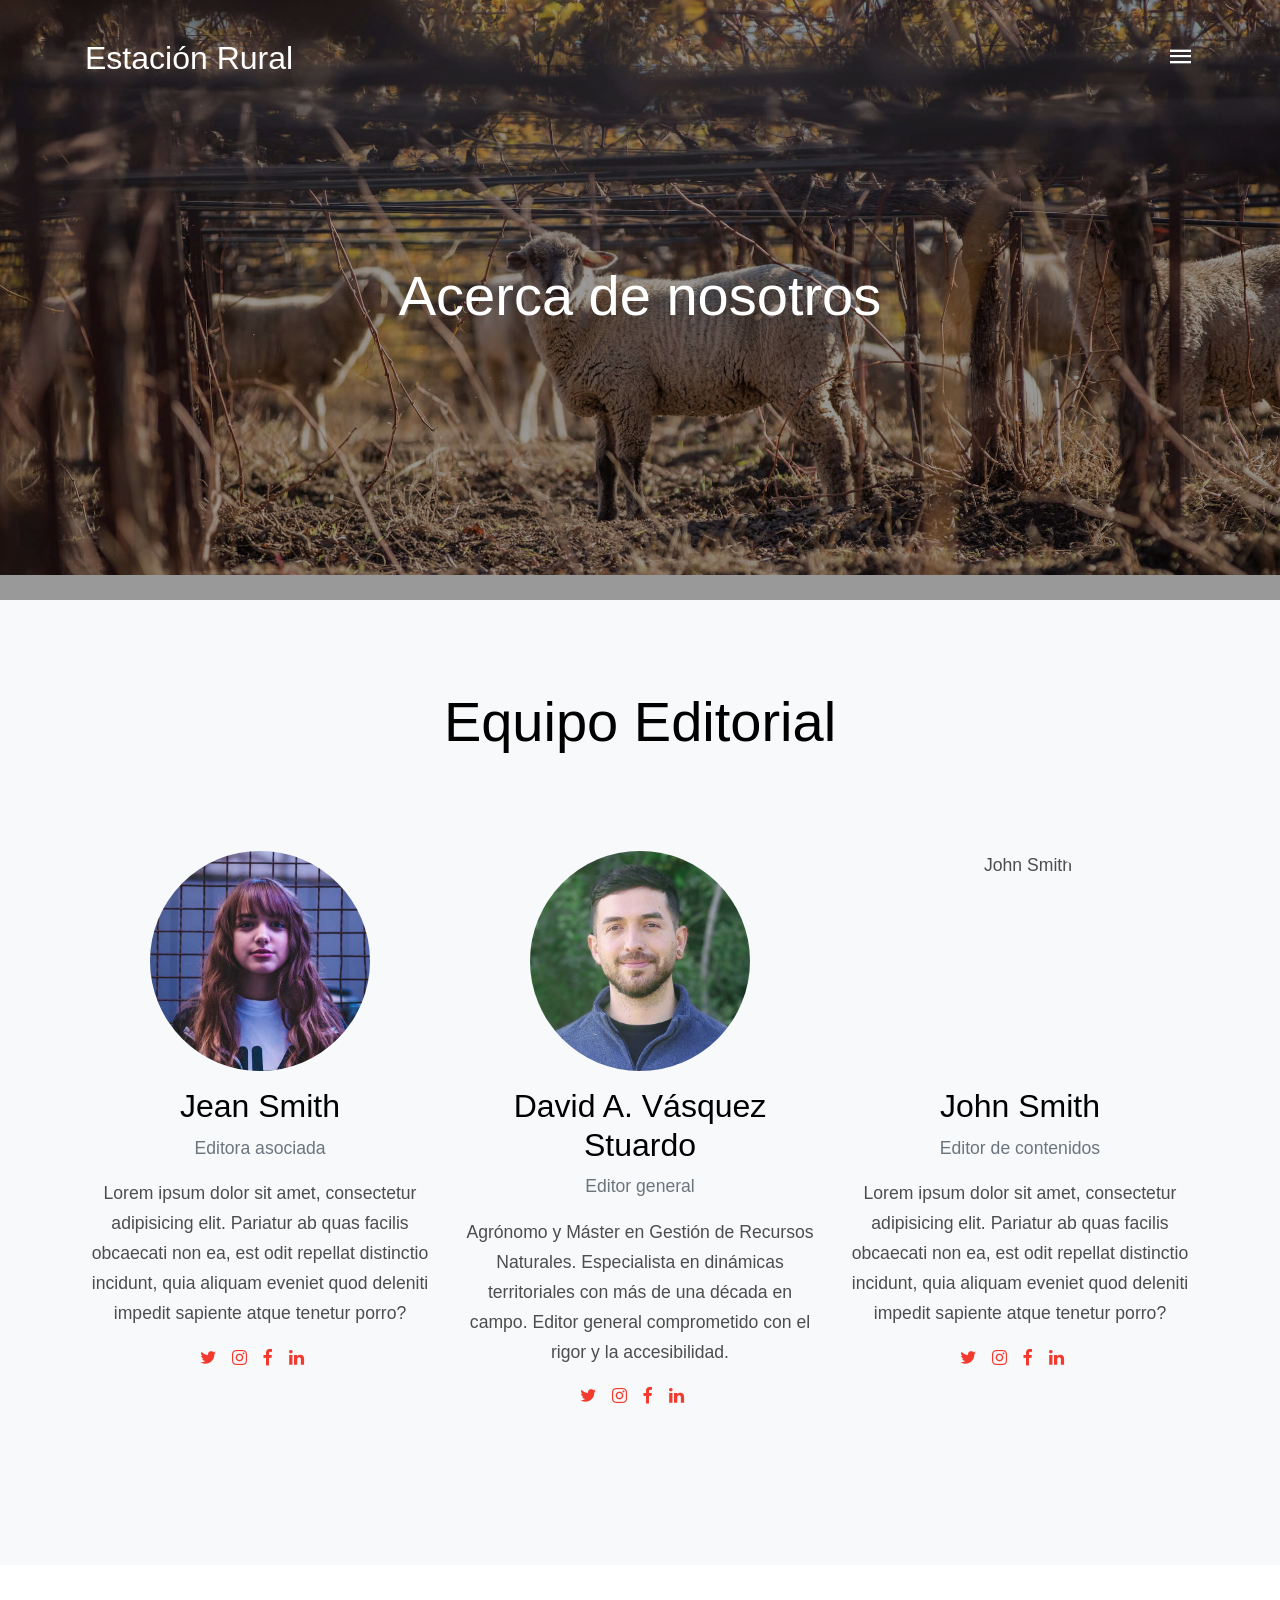
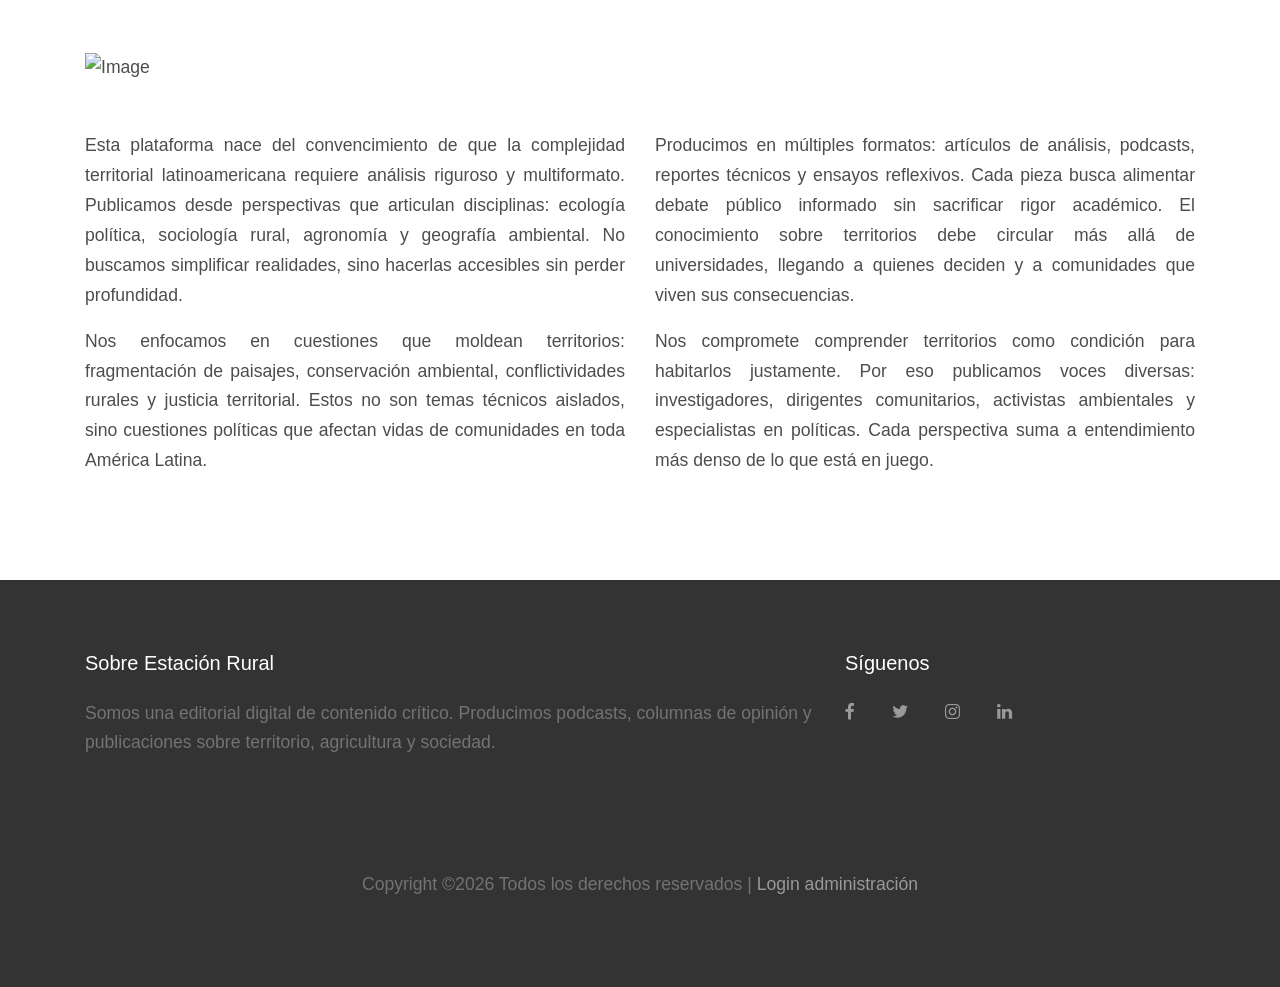
==== about.html @ 551005c4 "Muchos cambios" ====
﻿<!DOCTYPE html>
<html lang="es">
  <head>
    <title>Estación Rural: Editorial</title>
    <meta charset="utf-8">
    <meta name="viewport" content="width=device-width, initial-scale=1, shrink-to-fit=no">

    <link rel="stylesheet" href="https://fonts.googleapis.com/css?family=Poppins:200,300,400,700,900"> 
    <link rel="stylesheet" href="fonts/icomoon/style.css">

    <link rel="stylesheet" href="css/bootstrap.min.css">
    <link rel="stylesheet" href="css/magnific-popup.css">
    <link rel="stylesheet" href="css/jquery-ui.css">
    <link rel="stylesheet" href="css/owl.carousel.min.css">
    <link rel="stylesheet" href="css/owl.theme.default.min.css">

    <link rel="stylesheet" href="https://cdn.jsdelivr.net/npm/mediaelement@4.2.7/build/mediaelementplayer.min.css">


    <link rel="stylesheet" href="css/aos.css">

    <link rel="stylesheet" href="css/style.css">
    
  </head>
  <body data-cms-page="about">
  
  <div class="site-wrap">

    <div class="site-mobile-menu">
      <div class="site-mobile-menu-header">
        <div class="site-mobile-menu-close mt-3">
          <span class="icon-close2 js-menu-toggle"></span>
        </div>
      </div>
      <div class="site-mobile-menu-body"></div>
    </div>


    <header class="site-navbar py-4 absolute transparent" role="banner" data-cms-section="header">
      <div class="container">
        <div class="row align-items-center">
          <div class="col-3" data-aos="fade-down">
            <h1><a href="index.html" class="text-white h2">Estación Rural</a></h1>
          </div>
          <div class="col-9" data-aos="fade-down">
            <nav class="site-navigation position-relative text-right text-md-right" role="navigation">
              <div class="d-inline-block ml-md-0 mr-auto py-3"><a href="#" class="site-menu-toggle js-menu-toggle text-white"><span class="icon-menu h3"></span></a></div>
              <ul class="site-menu js-clone-nav d-none">
                <li><a href="index.html">Home</a></li>
                <li><a href="programas.html">Programas</a></li>
                <li><a href="columnas.html">Columnas</a></li>
                <li><a href="publicaciones.html">Publicaciones</a></li>
                <li class="active"><a href="about.html">Nosotros</a></li>
                <li><a href="contact.html">Contacto</a></li>
              </ul>
            </nav>
          </div>
        </div>
      </div>
    </header>

    <div id="cms-page-hero" class="site-blocks-cover overlay inner-page-cover" style="background-image: url(images/hero_bg_2.jpg);" data-aos="fade" data-stellar-background-ratio="0.5" data-cms-section="hero">
      <div class="container">
        <div class="row align-items-center justify-content-center text-center">
          <div class="col-md-7" data-aos="fade-up" data-aos-delay="400">
            <h2 id="cms-hero-title" class="text-white font-weight-light mb-2 display-4">Acerca de nosotros</h2>
          </div>
        </div>
      </div>
    </div>  

    <main id="cms-page-main">
    <div class="site-section bg-light" data-cms-section="equipo-editorial">
      <div class="container">
        <div class="row">
          <div class="col-md-12 text-center mb-5" data-aos="fade-up">
            <h2 id="about-team-title" class="display-4 mb-5 text-black">Equipo Editorial</h2>
          </div>
        </div>
        <div id="about-team-grid" class="row"></div>
      </div>
    </div>

    <div class="site-section" data-cms-section="manifiesto">
      <div class="container">
        <div class="row" data-aos="fade-up">
          <div class="col-md-12">
            <img id="about-manifesto-image" src="images/hero_bg_1.jpg" alt="Image" class="img-fluid mb-5">
          </div>
          <div id="about-manifesto-left" class="col-md-6" style="text-align: justify;">
            <p>Esta plataforma nace del convencimiento de que la complejidad territorial latinoamericana requiere anÃ¡lisis riguroso y multiformato. Publicamos desde perspectivas que articulan disciplinas: ecologÃ­a polÃ­tica, sociologÃ­a rural, agronomÃ­a y geografÃ­a ambiental. No buscamos simplificar realidades, sino hacerlas accesibles sin perder profundidad.</p>
            <p>Nos enfocamos en cuestiones que moldean territorios: fragmentaciÃ³n de paisajes, conservaciÃ³n ambiental, conflictividades rurales y justicia territorial. Estos no son temas tÃ©cnicos aislados, sino cuestiones polÃ­ticas que afectan vidas de comunidades en toda AmÃ©rica Latina.</p>
          </div>
          <div id="about-manifesto-right" class="col-md-6" style="text-align: justify;">
            <p>Producimos en mÃºltiples formatos: artÃ­culos de anÃ¡lisis, podcasts, reportes tÃ©cnicos y ensayos reflexivos. Cada pieza busca alimentar debate pÃºblico informado sin sacrificar rigor acadÃ©mico. El conocimiento sobre territorios debe circular mÃ¡s allÃ¡ de universidades, llegando a quienes deciden y a comunidades que viven sus consecuencias.</p>
            <p>Nos compromete comprender territorios como condiciÃ³n para habitarlos justamente. Por eso publicamos voces diversas: investigadores, dirigentes comunitarios, activistas ambientales y especialistas en polÃ­ticas. Cada perspectiva suma a entendimiento mÃ¡s denso de lo que estÃ¡ en juego.</p>
          </div>
        </div>
      </div>
    </div>

    

    
    
    </main>

    <footer class="site-footer" data-cms-section="footer">
      <div class="container">
        <div class="row align-items-start">
          <div class="col-lg-8 mb-5 mb-lg-0">
            <h3 class="footer-heading mb-4">Sobre Estaci&oacute;n Rural</h3>
            <p>Somos una editorial digital de contenido cr&iacute;tico. Producimos podcasts, columnas de opini&oacute;n y publicaciones sobre territorio, agricultura y sociedad.</p>
          </div>
          <div class="col-lg-4">
            <h3 class="footer-heading mb-4">S&iacute;guenos</h3>
            <div>
              <a href="#" class="pl-0 pr-3"><span class="icon-facebook"></span></a>
              <a href="#" class="pl-3 pr-3"><span class="icon-twitter"></span></a>
              <a href="#" class="pl-3 pr-3"><span class="icon-instagram"></span></a>
              <a href="#" class="pl-3 pr-3"><span class="icon-linkedin"></span></a>
            </div>
          </div>
        </div>
        <div class="row pt-5 mt-5 text-center">
          <div class="col-md-12">
            <p>
            Copyright &copy;<script>document.write(new Date().getFullYear());</script> Todos los derechos reservados | <a href="admin-login.html">Login administraci&oacute;n</a>
            </p>
          </div>
          
        </div>
      </div>
    </footer>
  </div>

  <script src="js/jquery-3.3.1.min.js"></script>
  <script src="js/jquery-migrate-3.0.1.min.js"></script>
  <script src="js/jquery-ui.js"></script>
  <script src="js/popper.min.js"></script>
  <script src="js/bootstrap.min.js"></script>
  <script src="js/owl.carousel.min.js"></script>
  <script src="js/jquery.stellar.min.js"></script>
  <script src="js/jquery.countdown.min.js"></script>
  <script src="js/jquery.magnific-popup.min.js"></script>
  <script src="js/aos.js"></script>

  <script src="js/mediaelement-and-player.min.js"></script>

  <script>
      document.addEventListener('DOMContentLoaded', function() {
                var mediaElements = document.querySelectorAll('video, audio'), total = mediaElements.length;

                for (var i = 0; i < total; i++) {
                    new MediaElementPlayer(mediaElements[i], {
                        pluginPath: 'https://cdn.jsdelivr.net/npm/mediaelement@4.2.7/build/',
                        shimScriptAccess: 'always',
                        success: function () {
                            var target = document.body.querySelectorAll('.player'), targetTotal = target.length;
                            for (var j = 0; j < targetTotal; j++) {
                                target[j].style.visibility = 'visible';
                            }
                  }
                });
                }
            });
    </script>


  <script src="js/episodes.js"></script>
  <script src="js/cms-site.js"></script>
  <script>
    document.addEventListener('DOMContentLoaded', function() {
      var footerEpHtml = '';
      EPISODIOS.slice(0, 3).forEach(function(ep) {
        footerEpHtml +=
          '<li class="mb-3"><a href="single-post.html?id=' + ep.id + '" class="d-flex">' +
          '<figure class="image mr-4"><img src="' + ep.imagen + '" alt="" class="img-fluid"></figure>' +
          '<div class="text"><h3 class="heading font-weight-light">Ep. ' + ep.numero + ': ' + ep.titulo + '</h3></div>' +
          '</a></li>';
      });
      var footerEpisodes = document.getElementById('footer-episodios');
      if (footerEpisodes) {
        footerEpisodes.innerHTML = footerEpHtml;
      }

      if (window.EditorialCmsSite) {
        window.EditorialCmsSite.applyPageConfig(document);
      }
    });
  </script>

  <script src="js/main.js"></script>
    
  </body>
</html>
---- fonts/icomoon/style.css ----
@font-face {
  font-family: 'icomoon';
  src:  url('fonts/icomoon.eot?10si43');
  src:  url('fonts/icomoon.eot?10si43#iefix') format('embedded-opentype'),
    url('fonts/icomoon.ttf?10si43') format('truetype'),
    url('fonts/icomoon.woff?10si43') format('woff'),
    url('fonts/icomoon.svg?10si43#icomoon') format('svg');
  font-weight: normal;
  font-style: normal;
}

[class^="icon-"], [class*=" icon-"] {
  /* use !important to prevent issues with browser extensions that change fonts */
  font-family: 'icomoon' !important;
  speak: none;
  font-style: normal;
  font-weight: normal;
  font-variant: normal;
  text-transform: none;
  line-height: 1;

  /* Better Font Rendering =========== */
  -webkit-font-smoothing: antialiased;
  -moz-osx-font-smoothing: grayscale;
}

.icon-asterisk:before {
  content: "\f069";
}
.icon-plus:before {
  content: "\f067";
}
.icon-question:before {
  content: "\f128";
}
.icon-minus:before {
  content: "\f068";
}
.icon-glass:before {
  content: "\f000";
}
.icon-music:before {
  content: "\f001";
}
.icon-search:before {
  content: "\f002";
}
.icon-envelope-o:before {
  content: "\f003";
}
.icon-heart:before {
  content: "\f004";
}
.icon-star:before {
  content: "\f005";
}
.icon-star-o:before {
  content: "\f006";
}
.icon-user:before {
  content: "\f007";
}
.icon-film:before {
  content: "\f008";
}
.icon-th-large:before {
  content: "\f009";
}
.icon-th:before {
  content: "\f00a";
}
.icon-th-list:before {
  content: "\f00b";
}
.icon-check:before {
  content: "\f00c";
}
.icon-close:before {
  content: "\f00d";
}
.icon-remove:before {
  content: "\f00d";
}
.icon-times:before {
  content: "\f00d";
}
.icon-search-plus:before {
  content: "\f00e";
}
.icon-search-minus:before {
  content: "\f010";
}
.icon-power-off:before {
  content: "\f011";
}
.icon-signal:before {
  content: "\f012";
}
.icon-cog:before {
  content: "\f013";
}
.icon-gear:before {
  content: "\f013";
}
.icon-trash-o:before {
  content: "\f014";
}
.icon-home:before {
  content: "\f015";
}
.icon-file-o:before {
  content: "\f016";
}
.icon-clock-o:before {
  content: "\f017";
}
.icon-road:before {
  content: "\f018";
}
.icon-download:before {
  content: "\f019";
}
.icon-arrow-circle-o-down:before {
  content: "\f01a";
}
.icon-arrow-circle-o-up:before {
  content: "\f01b";
}
.icon-inbox:before {
  content: "\f01c";
}
.icon-play-circle-o:before {
  content: "\f01d";
}
.icon-repeat:before {
  content: "\f01e";
}
.icon-rotate-right:before {
  content: "\f01e";
}
.icon-refresh:before {
  content: "\f021";
}
.icon-list-alt:before {
  content: "\f022";
}
.icon-lock:before {
  content: "\f023";
}
.icon-flag:before {
  content: "\f024";
}
.icon-headphones:before {
  content: "\f025";
}
.icon-volume-off:before {
  content: "\f026";
}
.icon-volume-down:before {
  content: "\f027";
}
.icon-volume-up:before {
  content: "\f028";
}
.icon-qrcode:before {
  content: "\f029";
}
.icon-barcode:before {
  content: "\f02a";
}
.icon-tag:before {
  content: "\f02b";
}
.icon-tags:before {
  content: "\f02c";
}
.icon-book:before {
  content: "\f02d";
}
.icon-bookmark:before {
  content: "\f02e";
}
.icon-print:before {
  content: "\f02f";
}
.icon-camera:before {
  content: "\f030";
}
.icon-font:before {
  content: "\f031";
}
.icon-bold:before {
  content: "\f032";
}
.icon-italic:before {
  content: "\f033";
}
.icon-text-height:before {
  content: "\f034";
}
.icon-text-width:before {
  content: "\f035";
}
.icon-align-left:before {
  content: "\f036";
}
.icon-align-center:before {
  content: "\f037";
}
.icon-align-right:before {
  content: "\f038";
}
.icon-align-justify:before {
  content: "\f039";
}
.icon-list:before {
  content: "\f03a";
}
.icon-dedent:before {
  content: "\f03b";
}
.icon-outdent:before {
  content: "\f03b";
}
.icon-indent:before {
  content: "\f03c";
}
.icon-video-camera:before {
  content: "\f03d";
}
.icon-image:before {
  content: "\f03e";
}
.icon-photo:before {
  content: "\f03e";
}
.icon-picture-o:before {
  content: "\f03e";
}
.icon-pencil:before {
  content: "\f040";
}
.icon-map-marker:before {
  content: "\f041";
}
.icon-adjust:before {
  content: "\f042";
}
.icon-tint:before {
  content: "\f043";
}
.icon-edit:before {
  content: "\f044";
}
.icon-pencil-square-o:before {
  content: "\f044";
}
.icon-share-square-o:before {
  content: "\f045";
}
.icon-check-square-o:before {
  content: "\f046";
}
.icon-arrows:before {
  content: "\f047";
}
.icon-step-backward:before {
  content: "\f048";
}
.icon-fast-backward:before {
  content: "\f049";
}
.icon-backward:before {
  content: "\f04a";
}
.icon-play:before {
  content: "\f04b";
}
.icon-pause:before {
  content: "\f04c";
}
.icon-stop:before {
  content: "\f04d";
}
.icon-forward:before {
  content: "\f04e";
}
.icon-fast-forward:before {
  content: "\f050";
}
.icon-step-forward:before {
  content: "\f051";
}
.icon-eject:before {
  content: "\f052";
}
.icon-chevron-left:before {
  content: "\f053";
}
.icon-chevron-right:before {
  content: "\f054";
}
.icon-plus-circle:before {
  content: "\f055";
}
.icon-minus-circle:before {
  content: "\f056";
}
.icon-times-circle:before {
  content: "\f057";
}
.icon-check-circle:before {
  content: "\f058";
}
.icon-question-circle:before {
  content: "\f059";
}
.icon-info-circle:before {
  content: "\f05a";
}
.icon-crosshairs:before {
  content: "\f05b";
}
.icon-times-circle-o:before {
  content: "\f05c";
}
.icon-check-circle-o:before {
  content: "\f05d";
}
.icon-ban:before {
  content: "\f05e";
}
.icon-arrow-left:before {
  content: "\f060";
}
.icon-arrow-right:before {
  content: "\f061";
}
.icon-arrow-up:before {
  content: "\f062";
}
.icon-arrow-down:before {
  content: "\f063";
}
.icon-mail-forward:before {
  content: "\f064";
}
.icon-share:before {
  content: "\f064";
}
.icon-expand:before {
  content: "\f065";
}
.icon-compress:before {
  content: "\f066";
}
.icon-exclamation-circle:before {
  content: "\f06a";
}
.icon-gift:before {
  content: "\f06b";
}
.icon-leaf:before {
  content: "\f06c";
}
.icon-fire:before {
  content: "\f06d";
}
.icon-eye:before {
  content: "\f06e";
}
.icon-eye-slash:before {
  content: "\f070";
}
.icon-exclamation-triangle:before {
  content: "\f071";
}
.icon-warning:before {
  content: "\f071";
}
.icon-plane:before {
  content: "\f072";
}
.icon-calendar:before {
  content: "\f073";
}
.icon-random:before {
  content: "\f074";
}
.icon-comment:before {
  content: "\f075";
}
.icon-magnet:before {
  content: "\f076";
}
.icon-chevron-up:before {
  content: "\f077";
}
.icon-chevron-down:before {
  content: "\f078";
}
.icon-retweet:before {
  content: "\f079";
}
.icon-shopping-cart:before {
  content: "\f07a";
}
.icon-folder:before {
  content: "\f07b";
}
.icon-folder-open:before {
  content: "\f07c";
}
.icon-arrows-v:before {
  content: "\f07d";
}
.icon-arrows-h:before {
  content: "\f07e";
}
.icon-bar-chart:before {
  content: "\f080";
}
.icon-bar-chart-o:before {
  content: "\f080";
}
.icon-twitter-square:before {
  content: "\f081";
}
.icon-facebook-square:before {
  content: "\f082";
}
.icon-camera-retro:before {
  content: "\f083";
}
.icon-key:before {
  content: "\f084";
}
.icon-cogs:before {
  content: "\f085";
}
.icon-gears:before {
  content: "\f085";
}
.icon-comments:before {
  content: "\f086";
}
.icon-thumbs-o-up:before {
  content: "\f087";
}
.icon-thumbs-o-down:before {
  content: "\f088";
}
.icon-star-half:before {
  content: "\f089";
}
.icon-heart-o:before {
  content: "\f08a";
}
.icon-sign-out:before {
  content: "\f08b";
}
.icon-linkedin-square:before {
  content: "\f08c";
}
.icon-thumb-tack:before {
  content: "\f08d";
}
.icon-external-link:before {
  content: "\f08e";
}
.icon-sign-in:before {
  content: "\f090";
}
.icon-trophy:before {
  content: "\f091";
}
.icon-github-square:before {
  content: "\f092";
}
.icon-upload:before {
  content: "\f093";
}
.icon-lemon-o:before {
  content: "\f094";
}
.icon-phone:before {
  content: "\f095";
}
.icon-square-o:before {
  content: "\f096";
}
.icon-bookmark-o:before {
  content: "\f097";
}
.icon-phone-square:before {
  content: "\f098";
}
.icon-twitter:before {
  content: "\f099";
}
.icon-facebook:before {
  content: "\f09a";
}
.icon-facebook-f:before {
  content: "\f09a";
}
.icon-github:before {
  content: "\f09b";
}
.icon-unlock:before {
  content: "\f09c";
}
.icon-credit-card:before {
  content: "\f09d";
}
.icon-feed:before {
  content: "\f09e";
}
.icon-rss:before {
  content: "\f09e";
}
.icon-hdd-o:before {
  content: "\f0a0";
}
.icon-bullhorn:before {
  content: "\f0a1";
}
.icon-bell-o:before {
  content: "\f0a2";
}
.icon-certificate:before {
  content: "\f0a3";
}
.icon-hand-o-right:before {
  content: "\f0a4";
}
.icon-hand-o-left:before {
  content: "\f0a5";
}
.icon-hand-o-up:before {
  content: "\f0a6";
}
.icon-hand-o-down:before {
  content: "\f0a7";
}
.icon-arrow-circle-left:before {
  content: "\f0a8";
}
.icon-arrow-circle-right:before {
  content: "\f0a9";
}
.icon-arrow-circle-up:before {
  content: "\f0aa";
}
.icon-arrow-circle-down:before {
  content: "\f0ab";
}
.icon-globe:before {
  content: "\f0ac";
}
.icon-wrench:before {
  content: "\f0ad";
}
.icon-tasks:before {
  content: "\f0ae";
}
.icon-filter:before {
  content: "\f0b0";
}
.icon-briefcase:before {
  content: "\f0b1";
}
.icon-arrows-alt:before {
  content: "\f0b2";
}
.icon-group:before {
  content: "\f0c0";
}
.icon-users:before {
  content: "\f0c0";
}
.icon-chain:before {
  content: "\f0c1";
}
.icon-link:before {
  content: "\f0c1";
}
.icon-cloud:before {
  content: "\f0c2";
}
.icon-flask:before {
  content: "\f0c3";
}
.icon-cut:before {
  content: "\f0c4";
}
.icon-scissors:before {
  content: "\f0c4";
}
.icon-copy:before {
  content: "\f0c5";
}
.icon-files-o:before {
  content: "\f0c5";
}
.icon-paperclip:before {
  content: "\f0c6";
}
.icon-floppy-o:before {
  content: "\f0c7";
}
.icon-save:before {
  content: "\f0c7";
}
.icon-square:before {
  content: "\f0c8";
}
.icon-bars:before {
  content: "\f0c9";
}
.icon-navicon:before {
  content: "\f0c9";
}
.icon-reorder:before {
  content: "\f0c9";
}
.icon-list-ul:before {
  content: "\f0ca";
}
.icon-list-ol:before {
  content: "\f0cb";
}
.icon-strikethrough:before {
  content: "\f0cc";
}
.icon-underline:before {
  content: "\f0cd";
}
.icon-table:before {
  content: "\f0ce";
}
.icon-magic:before {
  content: "\f0d0";
}
.icon-truck:before {
  content: "\f0d1";
}
.icon-pinterest:before {
  content: "\f0d2";
}
.icon-pinterest-square:before {
  content: "\f0d3";
}
.icon-google-plus-square:before {
  content: "\f0d4";
}
.icon-google-plus:before {
  content: "\f0d5";
}
.icon-money:before {
  content: "\f0d6";
}
.icon-caret-down:before {
  content: "\f0d7";
}
.icon-caret-up:before {
  content: "\f0d8";
}
.icon-caret-left:before {
  content: "\f0d9";
}
.icon-caret-right:before {
  content: "\f0da";
}
.icon-columns:before {
  content: "\f0db";
}
.icon-sort:before {
  content: "\f0dc";
}
.icon-unsorted:before {
  content: "\f0dc";
}
.icon-sort-desc:before {
  content: "\f0dd";
}
.icon-sort-down:before {
  content: "\f0dd";
}
.icon-sort-asc:before {
  content: "\f0de";
}
.icon-sort-up:before {
  content: "\f0de";
}
.icon-envelope:before {
  content: "\f0e0";
}
.icon-linkedin:before {
  content: "\f0e1";
}
.icon-rotate-left:before {
  content: "\f0e2";
}
.icon-undo:before {
  content: "\f0e2";
}
.icon-gavel:before {
  content: "\f0e3";
}
.icon-legal:before {
  content: "\f0e3";
}
.icon-dashboard:before {
  content: "\f0e4";
}
.icon-tachometer:before {
  content: "\f0e4";
}
.icon-comment-o:before {
  content: "\f0e5";
}
.icon-comments-o:before {
  content: "\f0e6";
}
.icon-bolt:before {
  content: "\f0e7";
}
.icon-flash:before {
  content: "\f0e7";
}
.icon-sitemap:before {
  content: "\f0e8";
}
.icon-umbrella:before {
  content: "\f0e9";
}
.icon-clipboard:before {
  content: "\f0ea";
}
.icon-paste:before {
  content: "\f0ea";
}
.icon-lightbulb-o:before {
  content: "\f0eb";
}
.icon-exchange:before {
  content: "\f0ec";
}
.icon-cloud-download:before {
  content: "\f0ed";
}
.icon-cloud-upload:before {
  content: "\f0ee";
}
.icon-user-md:before {
  content: "\f0f0";
}
.icon-stethoscope:before {
  content: "\f0f1";
}
.icon-suitcase:before {
  content: "\f0f2";
}
.icon-bell:before {
  content: "\f0f3";
}
.icon-coffee:before {
  content: "\f0f4";
}
.icon-cutlery:before {
  content: "\f0f5";
}
.icon-file-text-o:before {
  content: "\f0f6";
}
.icon-building-o:before {
  content: "\f0f7";
}
.icon-hospital-o:before {
  content: "\f0f8";
}
.icon-ambulance:before {
  content: "\f0f9";
}
.icon-medkit:before {
  content: "\f0fa";
}
.icon-fighter-jet:before {
  content: "\f0fb";
}
.icon-beer:before {
  content: "\f0fc";
}
.icon-h-square:before {
  content: "\f0fd";
}
.icon-plus-square:before {
  content: "\f0fe";
}
.icon-angle-double-left:before {
  content: "\f100";
}
.icon-angle-double-right:before {
  content: "\f101";
}
.icon-angle-double-up:before {
  content: "\f102";
}
.icon-angle-double-down:before {
  content: "\f103";
}
.icon-angle-left:before {
  content: "\f104";
}
.icon-angle-right:before {
  content: "\f105";
}
.icon-angle-up:before {
  content: "\f106";
}
.icon-angle-down:before {
  content: "\f107";
}
.icon-desktop:before {
  content: "\f108";
}
.icon-laptop:before {
  content: "\f109";
}
.icon-tablet:before {
  content: "\f10a";
}
.icon-mobile:before {
  content: "\f10b";
}
.icon-mobile-phone:before {
  content: "\f10b";
}
.icon-circle-o:before {
  content: "\f10c";
}
.icon-quote-left:before {
  content: "\f10d";
}
.icon-quote-right:before {
  content: "\f10e";
}
.icon-spinner:before {
  content: "\f110";
}
.icon-circle:before {
  content: "\f111";
}
.icon-mail-reply:before {
  content: "\f112";
}
.icon-reply:before {
  content: "\f112";
}
.icon-github-alt:before {
  content: "\f113";
}
.icon-folder-o:before {
  content: "\f114";
}
.icon-folder-open-o:before {
  content: "\f115";
}
.icon-smile-o:before {
  content: "\f118";
}
.icon-frown-o:before {
  content: "\f119";
}
.icon-meh-o:before {
  content: "\f11a";
}
.icon-gamepad:before {
  content: "\f11b";
}
.icon-keyboard-o:before {
  content: "\f11c";
}
.icon-flag-o:before {
  content: "\f11d";
}
.icon-flag-checkered:before {
  content: "\f11e";
}
.icon-terminal:before {
  content: "\f120";
}
.icon-code:before {
  content: "\f121";
}
.icon-mail-reply-all:before {
  content: "\f122";
}
.icon-reply-all:before {
  content: "\f122";
}
.icon-star-half-empty:before {
  content: "\f123";
}
.icon-star-half-full:before {
  content: "\f123";
}
.icon-star-half-o:before {
  content: "\f123";
}
.icon-location-arrow:before {
  content: "\f124";
}
.icon-crop:before {
  content: "\f125";
}
.icon-code-fork:before {
  content: "\f126";
}
.icon-chain-broken:before {
  content: "\f127";
}
.icon-unlink:before {
  content: "\f127";
}
.icon-info:before {
  content: "\f129";
}
.icon-exclamation:before {
  content: "\f12a";
}
.icon-superscript:before {
  content: "\f12b";
}
.icon-subscript:before {
  content: "\f12c";
}
.icon-eraser:before {
  content: "\f12d";
}
.icon-puzzle-piece:before {
  content: "\f12e";
}
.icon-microphone:before {
  content: "\f130";
}
.icon-microphone-slash:before {
  content: "\f131";
}
.icon-shield:before {
  content: "\f132";
}
.icon-calendar-o:before {
  content: "\f133";
}
.icon-fire-extinguisher:before {
  content: "\f134";
}
.icon-rocket:before {
  content: "\f135";
}
.icon-maxcdn:before {
  content: "\f136";
}
.icon-chevron-circle-left:before {
  content: "\f137";
}
.icon-chevron-circle-right:before {
  content: "\f138";
}
.icon-chevron-circle-up:before {
  content: "\f139";
}
.icon-chevron-circle-down:before {
  content: "\f13a";
}
.icon-html5:before {
  content: "\f13b";
}
.icon-css3:before {
  content: "\f13c";
}
.icon-anchor:before {
  content: "\f13d";
}
.icon-unlock-alt:before {
  content: "\f13e";
}
.icon-bullseye:before {
  content: "\f140";
}
.icon-ellipsis-h:before {
  content: "\f141";
}
.icon-ellipsis-v:before {
  content: "\f142";
}
.icon-rss-square:before {
  content: "\f143";
}
.icon-play-circle:before {
  content: "\f144";
}
.icon-ticket:before {
  content: "\f145";
}
.icon-minus-square:before {
  content: "\f146";
}
.icon-minus-square-o:before {
  content: "\f147";
}
.icon-level-up:before {
  content: "\f148";
}
.icon-level-down:before {
  content: "\f149";
}
.icon-check-square:before {
  content: "\f14a";
}
.icon-pencil-square:before {
  content: "\f14b";
}
.icon-external-link-square:before {
  content: "\f14c";
}
.icon-share-square:before {
  content: "\f14d";
}
.icon-compass:before {
  content: "\f14e";
}
.icon-caret-square-o-down:before {
  content: "\f150";
}
.icon-toggle-down:before {
  content: "\f150";
}
.icon-caret-square-o-up:before {
  content: "\f151";
}
.icon-toggle-up:before {
  content: "\f151";
}
.icon-caret-square-o-right:before {
  content: "\f152";
}
.icon-toggle-right:before {
  content: "\f152";
}
.icon-eur:before {
  content: "\f153";
}
.icon-euro:before {
  content: "\f153";
}
.icon-gbp:before {
  content: "\f154";
}
.icon-dollar:before {
  content: "\f155";
}
.icon-usd:before {
  content: "\f155";
}
.icon-inr:before {
  content: "\f156";
}
.icon-rupee:before {
  content: "\f156";
}
.icon-cny:before {
  content: "\f157";
}
.icon-jpy:before {
  content: "\f157";
}
.icon-rmb:before {
  content: "\f157";
}
.icon-yen:before {
  content: "\f157";
}
.icon-rouble:before {
  content: "\f158";
}
.icon-rub:before {
  content: "\f158";
}
.icon-ruble:before {
  content: "\f158";
}
.icon-krw:before {
  content: "\f159";
}
.icon-won:before {
  content: "\f159";
}
.icon-bitcoin:before {
  content: "\f15a";
}
.icon-btc:before {
  content: "\f15a";
}
.icon-file:before {
  content: "\f15b";
}
.icon-file-text:before {
  content: "\f15c";
}
.icon-sort-alpha-asc:before {
  content: "\f15d";
}
.icon-sort-alpha-desc:before {
  content: "\f15e";
}
.icon-sort-amount-asc:before {
  content: "\f160";
}
.icon-sort-amount-desc:before {
  content: "\f161";
}
.icon-sort-numeric-asc:before {
  content: "\f162";
}
.icon-sort-numeric-desc:before {
  content: "\f163";
}
.icon-thumbs-up:before {
  content: "\f164";
}
.icon-thumbs-down:before {
  content: "\f165";
}
.icon-youtube-square:before {
  content: "\f166";
}
.icon-youtube:before {
  content: "\f167";
}
.icon-xing:before {
  content: "\f168";
}
.icon-xing-square:before {
  content: "\f169";
}
.icon-youtube-play:before {
  content: "\f16a";
}
.icon-dropbox:before {
  content: "\f16b";
}
.icon-stack-overflow:before {
  content: "\f16c";
}
.icon-instagram:before {
  content: "\f16d";
}
.icon-flickr:before {
  content: "\f16e";
}
.icon-adn:before {
  content: "\f170";
}
.icon-bitbucket:before {
  content: "\f171";
}
.icon-bitbucket-square:before {
  content: "\f172";
}
.icon-tumblr:before {
  content: "\f173";
}
.icon-tumblr-square:before {
  content: "\f174";
}
.icon-long-arrow-down:before {
  content: "\f175";
}
.icon-long-arrow-up:before {
  content: "\f176";
}
.icon-long-arrow-left:before {
  content: "\f177";
}
.icon-long-arrow-right:before {
  content: "\f178";
}
.icon-apple:before {
  content: "\f179";
}
.icon-windows:before {
  content: "\f17a";
}
.icon-android:before {
  content: "\f17b";
}
.icon-linux:before {
  content: "\f17c";
}
.icon-dribbble:before {
  content: "\f17d";
}
.icon-skype:before {
  content: "\f17e";
}
.icon-foursquare:before {
  content: "\f180";
}
.icon-trello:before {
  content: "\f181";
}
.icon-female:before {
  content: "\f182";
}
.icon-male:before {
  content: "\f183";
}
.icon-gittip:before {
  content: "\f184";
}
.icon-gratipay:before {
  content: "\f184";
}
.icon-sun-o:before {
  content: "\f185";
}
.icon-moon-o:before {
  content: "\f186";
}
.icon-archive:before {
  content: "\f187";
}
.icon-bug:before {
  content: "\f188";
}
.icon-vk:before {
  content: "\f189";
}
.icon-weibo:before {
  content: "\f18a";
}
.icon-renren:before {
  content: "\f18b";
}
.icon-pagelines:before {
  content: "\f18c";
}
.icon-stack-exchange:before {
  content: "\f18d";
}
.icon-arrow-circle-o-right:before {
  content: "\f18e";
}
.icon-arrow-circle-o-left:before {
  content: "\f190";
}
.icon-caret-square-o-left:before {
  content: "\f191";
}
.icon-toggle-left:before {
  content: "\f191";
}
.icon-dot-circle-o:before {
  content: "\f192";
}
.icon-wheelchair:before {
  content: "\f193";
}
.icon-vimeo-square:before {
  content: "\f194";
}
.icon-try:before {
  content: "\f195";
}
.icon-turkish-lira:before {
  content: "\f195";
}
.icon-plus-square-o:before {
  content: "\f196";
}
.icon-space-shuttle:before {
  content: "\f197";
}
.icon-slack:before {
  content: "\f198";
}
.icon-envelope-square:before {
  content: "\f199";
}
.icon-wordpress:before {
  content: "\f19a";
}
.icon-openid:before {
  content: "\f19b";
}
.icon-bank:before {
  content: "\f19c";
}
.icon-institution:before {
  content: "\f19c";
}
.icon-university:before {
  content: "\f19c";
}
.icon-graduation-cap:before {
  content: "\f19d";
}
.icon-mortar-board:before {
  content: "\f19d";
}
.icon-yahoo:before {
  content: "\f19e";
}
.icon-google:before {
  content: "\f1a0";
}
.icon-reddit:before {
  content: "\f1a1";
}
.icon-reddit-square:before {
  content: "\f1a2";
}
.icon-stumbleupon-circle:before {
  content: "\f1a3";
}
.icon-stumbleupon:before {
  content: "\f1a4";
}
.icon-delicious:before {
  content: "\f1a5";
}
.icon-digg:before {
  content: "\f1a6";
}
.icon-pied-piper-pp:before {
  content: "\f1a7";
}
.icon-pied-piper-alt:before {
  content: "\f1a8";
}
.icon-drupal:before {
  content: "\f1a9";
}
.icon-joomla:before {
  content: "\f1aa";
}
.icon-language:before {
  content: "\f1ab";
}
.icon-fax:before {
  content: "\f1ac";
}
.icon-building:before {
  content: "\f1ad";
}
.icon-child:before {
  content: "\f1ae";
}
.icon-paw:before {
  content: "\f1b0";
}
.icon-spoon:before {
  content: "\f1b1";
}
.icon-cube:before {
  content: "\f1b2";
}
.icon-cubes:before {
  content: "\f1b3";
}
.icon-behance:before {
  content: "\f1b4";
}
.icon-behance-square:before {
  content: "\f1b5";
}
.icon-steam:before {
  content: "\f1b6";
}
.icon-steam-square:before {
  content: "\f1b7";
}
.icon-recycle:before {
  content: "\f1b8";
}
.icon-automobile:before {
  content: "\f1b9";
}
.icon-car:before {
  content: "\f1b9";
}
.icon-cab:before {
  content: "\f1ba";
}
.icon-taxi:before {
  content: "\f1ba";
}
.icon-tree:before {
  content: "\f1bb";
}
.icon-spotify:before {
  content: "\f1bc";
}
.icon-deviantart:before {
  content: "\f1bd";
}
.icon-soundcloud:before {
  content: "\f1be";
}
.icon-database:before {
  content: "\f1c0";
}
.icon-file-pdf-o:before {
  content: "\f1c1";
}
.icon-file-word-o:before {
  content: "\f1c2";
}
.icon-file-excel-o:before {
  content: "\f1c3";
}
.icon-file-powerpoint-o:before {
  content: "\f1c4";
}
.icon-file-image-o:before {
  content: "\f1c5";
}
.icon-file-photo-o:before {
  content: "\f1c5";
}
.icon-file-picture-o:before {
  content: "\f1c5";
}
.icon-file-archive-o:before {
  content: "\f1c6";
}
.icon-file-zip-o:before {
  content: "\f1c6";
}
.icon-file-audio-o:before {
  content: "\f1c7";
}
.icon-file-sound-o:before {
  content: "\f1c7";
}
.icon-file-movie-o:before {
  content: "\f1c8";
}
.icon-file-video-o:before {
  content: "\f1c8";
}
.icon-file-code-o:before {
  content: "\f1c9";
}
.icon-vine:before {
  content: "\f1ca";
}
.icon-codepen:before {
  content: "\f1cb";
}
.icon-jsfiddle:before {
  content: "\f1cc";
}
.icon-life-bouy:before {
  content: "\f1cd";
}
.icon-life-buoy:before {
  content: "\f1cd";
}
.icon-life-ring:before {
  content: "\f1cd";
}
.icon-life-saver:before {
  content: "\f1cd";
}
.icon-support:before {
  content: "\f1cd";
}
.icon-circle-o-notch:before {
  content: "\f1ce";
}
.icon-ra:before {
  content: "\f1d0";
}
.icon-rebel:before {
  content: "\f1d0";
}
.icon-resistance:before {
  content: "\f1d0";
}
.icon-empire:before {
  content: "\f1d1";
}
.icon-ge:before {
  content: "\f1d1";
}
.icon-git-square:before {
  content: "\f1d2";
}
.icon-git:before {
  content: "\f1d3";
}
.icon-hacker-news:before {
  content: "\f1d4";
}
.icon-y-combinator-square:before {
  content: "\f1d4";
}
.icon-yc-square:before {
  content: "\f1d4";
}
.icon-tencent-weibo:before {
  content: "\f1d5";
}
.icon-qq:before {
  content: "\f1d6";
}
.icon-wechat:before {
  content: "\f1d7";
}
.icon-weixin:before {
  content: "\f1d7";
}
.icon-paper-plane:before {
  content: "\f1d8";
}
.icon-send:before {
  content: "\f1d8";
}
.icon-paper-plane-o:before {
  content: "\f1d9";
}
.icon-send-o:before {
  content: "\f1d9";
}
.icon-history:before {
  content: "\f1da";
}
.icon-circle-thin:before {
  content: "\f1db";
}
.icon-header:before {
  content: "\f1dc";
}
.icon-paragraph:before {
  content: "\f1dd";
}
.icon-sliders:before {
  content: "\f1de";
}
.icon-share-alt:before {
  content: "\f1e0";
}
.icon-share-alt-square:before {
  content: "\f1e1";
}
.icon-bomb:before {
  content: "\f1e2";
}
.icon-futbol-o:before {
  content: "\f1e3";
}
.icon-soccer-ball-o:before {
  content: "\f1e3";
}
.icon-tty:before {
  content: "\f1e4";
}
.icon-binoculars:before {
  content: "\f1e5";
}
.icon-plug:before {
  content: "\f1e6";
}
.icon-slideshare:before {
  content: "\f1e7";
}
.icon-twitch:before {
  content: "\f1e8";
}
.icon-yelp:before {
  content: "\f1e9";
}
.icon-newspaper-o:before {
  content: "\f1ea";
}
.icon-wifi:before {
  content: "\f1eb";
}
.icon-calculator:before {
  content: "\f1ec";
}
.icon-paypal:before {
  content: "\f1ed";
}
.icon-google-wallet:before {
  content: "\f1ee";
}
.icon-cc-visa:before {
  content: "\f1f0";
}
.icon-cc-mastercard:before {
  content: "\f1f1";
}
.icon-cc-discover:before {
  content: "\f1f2";
}
.icon-cc-amex:before {
  content: "\f1f3";
}
.icon-cc-paypal:before {
  content: "\f1f4";
}
.icon-cc-stripe:before {
  content: "\f1f5";
}
.icon-bell-slash:before {
  content: "\f1f6";
}
.icon-bell-slash-o:before {
  content: "\f1f7";
}
.icon-trash:before {
  content: "\f1f8";
}
.icon-copyright:before {
  content: "\f1f9";
}
.icon-at:before {
  content: "\f1fa";
}
.icon-eyedropper:before {
  content: "\f1fb";
}
.icon-paint-brush:before {
  content: "\f1fc";
}
.icon-birthday-cake:before {
  content: "\f1fd";
}
.icon-area-chart:before {
  content: "\f1fe";
}
.icon-pie-chart:before {
  content: "\f200";
}
.icon-line-chart:before {
  content: "\f201";
}
.icon-lastfm:before {
  content: "\f202";
}
.icon-lastfm-square:before {
  content: "\f203";
}
.icon-toggle-off:before {
  content: "\f204";
}
.icon-toggle-on:before {
  content: "\f205";
}
.icon-bicycle:before {
  content: "\f206";
}
.icon-bus:before {
  content: "\f207";
}
.icon-ioxhost:before {
  content: "\f208";
}
.icon-angellist:before {
  content: "\f209";
}
.icon-cc:before {
  content: "\f20a";
}
.icon-ils:before {
  content: "\f20b";
}
.icon-shekel:before {
  content: "\f20b";
}
.icon-sheqel:before {
  content: "\f20b";
}
.icon-meanpath:before {
  content: "\f20c";
}
.icon-buysellads:before {
  content: "\f20d";
}
.icon-connectdevelop:before {
  content: "\f20e";
}
.icon-dashcube:before {
  content: "\f210";
}
.icon-forumbee:before {
  content: "\f211";
}
.icon-leanpub:before {
  content: "\f212";
}
.icon-sellsy:before {
  content: "\f213";
}
.icon-shirtsinbulk:before {
  content: "\f214";
}
.icon-simplybuilt:before {
  content: "\f215";
}
.icon-skyatlas:before {
  content: "\f216";
}
.icon-cart-plus:before {
  content: "\f217";
}
.icon-cart-arrow-down:before {
  content: "\f218";
}
.icon-diamond:before {
  content: "\f219";
}
.icon-ship:before {
  content: "\f21a";
}
.icon-user-secret:before {
  content: "\f21b";
}
.icon-motorcycle:before {
  content: "\f21c";
}
.icon-street-view:before {
  content: "\f21d";
}
.icon-heartbeat:before {
  content: "\f21e";
}
.icon-venus:before {
  content: "\f221";
}
.icon-mars:before {
  content: "\f222";
}
.icon-mercury:before {
  content: "\f223";
}
.icon-intersex:before {
  content: "\f224";
}
.icon-transgender:before {
  content: "\f224";
}
.icon-transgender-alt:before {
  content: "\f225";
}
.icon-venus-double:before {
  content: "\f226";
}
.icon-mars-double:before {
  content: "\f227";
}
.icon-venus-mars:before {
  content: "\f228";
}
.icon-mars-stroke:before {
  content: "\f229";
}
.icon-mars-stroke-v:before {
  content: "\f22a";
}
.icon-mars-stroke-h:before {
  content: "\f22b";
}
.icon-neuter:before {
  content: "\f22c";
}
.icon-genderless:before {
  content: "\f22d";
}
.icon-facebook-official:before {
  content: "\f230";
}
.icon-pinterest-p:before {
  content: "\f231";
}
.icon-whatsapp:before {
  content: "\f232";
}
.icon-server:before {
  content: "\f233";
}
.icon-user-plus:before {
  content: "\f234";
}
.icon-user-times:before {
  content: "\f235";
}
.icon-bed:before {
  content: "\f236";
}
.icon-hotel:before {
  content: "\f236";
}
.icon-viacoin:before {
  content: "\f237";
}
.icon-train:before {
  content: "\f238";
}
.icon-subway:before {
  content: "\f239";
}
.icon-medium:before {
  content: "\f23a";
}
.icon-y-combinator:before {
  content: "\f23b";
}
.icon-yc:before {
  content: "\f23b";
}
.icon-optin-monster:before {
  content: "\f23c";
}
.icon-opencart:before {
  content: "\f23d";
}
.icon-expeditedssl:before {
  content: "\f23e";
}
.icon-battery:before {
  content: "\f240";
}
.icon-battery-4:before {
  content: "\f240";
}
.icon-battery-full:before {
  content: "\f240";
}
.icon-battery-3:before {
  content: "\f241";
}
.icon-battery-three-quarters:before {
  content: "\f241";
}
.icon-battery-2:before {
  content: "\f242";
}
.icon-battery-half:before {
  content: "\f242";
}
.icon-battery-1:before {
  content: "\f243";
}
.icon-battery-quarter:before {
  content: "\f243";
}
.icon-battery-0:before {
  content: "\f244";
}
.icon-battery-empty:before {
  content: "\f244";
}
.icon-mouse-pointer:before {
  content: "\f245";
}
.icon-i-cursor:before {
  content: "\f246";
}
.icon-object-group:before {
  content: "\f247";
}
.icon-object-ungroup:before {
  content: "\f248";
}
.icon-sticky-note:before {
  content: "\f249";
}
.icon-sticky-note-o:before {
  content: "\f24a";
}
.icon-cc-jcb:before {
  content: "\f24b";
}
.icon-cc-diners-club:before {
  content: "\f24c";
}
.icon-clone:before {
  content: "\f24d";
}
.icon-balance-scale:before {
  content: "\f24e";
}
.icon-hourglass-o:before {
  content: "\f250";
}
.icon-hourglass-1:before {
  content: "\f251";
}
.icon-hourglass-start:before {
  content: "\f251";
}
.icon-hourglass-2:before {
  content: "\f252";
}
.icon-hourglass-half:before {
  content: "\f252";
}
.icon-hourglass-3:before {
  content: "\f253";
}
.icon-hourglass-end:before {
  content: "\f253";
}
.icon-hourglass:before {
  content: "\f254";
}
.icon-hand-grab-o:before {
  content: "\f255";
}
.icon-hand-rock-o:before {
  content: "\f255";
}
.icon-hand-paper-o:before {
  content: "\f256";
}
.icon-hand-stop-o:before {
  content: "\f256";
}
.icon-hand-scissors-o:before {
  content: "\f257";
}
.icon-hand-lizard-o:before {
  content: "\f258";
}
.icon-hand-spock-o:before {
  content: "\f259";
}
.icon-hand-pointer-o:before {
  content: "\f25a";
}
.icon-hand-peace-o:before {
  content: "\f25b";
}
.icon-trademark:before {
  content: "\f25c";
}
.icon-registered:before {
  content: "\f25d";
}
.icon-creative-commons:before {
  content: "\f25e";
}
.icon-gg:before {
  content: "\f260";
}
.icon-gg-circle:before {
  content: "\f261";
}
.icon-tripadvisor:before {
  content: "\f262";
}
.icon-odnoklassniki:before {
  content: "\f263";
}
.icon-odnoklassniki-square:before {
  content: "\f264";
}
.icon-get-pocket:before {
  content: "\f265";
}
.icon-wikipedia-w:before {
  content: "\f266";
}
.icon-safari:before {
  content: "\f267";
}
.icon-chrome:before {
  content: "\f268";
}
.icon-firefox:before {
  content: "\f269";
}
.icon-opera:before {
  content: "\f26a";
}
.icon-internet-explorer:before {
  content: "\f26b";
}
.icon-television:before {
  content: "\f26c";
}
.icon-tv:before {
  content: "\f26c";
}
.icon-contao:before {
  content: "\f26d";
}
.icon-500px:before {
  content: "\f26e";
}
.icon-amazon:before {
  content: "\f270";
}
.icon-calendar-plus-o:before {
  content: "\f271";
}
.icon-calendar-minus-o:before {
  content: "\f272";
}
.icon-calendar-times-o:before {
  content: "\f273";
}
.icon-calendar-check-o:before {
  content: "\f274";
}
.icon-industry:before {
  content: "\f275";
}
.icon-map-pin:before {
  content: "\f276";
}
.icon-map-signs:before {
  content: "\f277";
}
.icon-map-o:before {
  content: "\f278";
}
.icon-map:before {
  content: "\f279";
}
.icon-commenting:before {
  content: "\f27a";
}
.icon-commenting-o:before {
  content: "\f27b";
}
.icon-houzz:before {
  content: "\f27c";
}
.icon-vimeo:before {
  content: "\f27d";
}
.icon-black-tie:before {
  content: "\f27e";
}
.icon-fonticons:before {
  content: "\f280";
}
.icon-reddit-alien:before {
  content: "\f281";
}
.icon-edge:before {
  content: "\f282";
}
.icon-credit-card-alt:before {
  content: "\f283";
}
.icon-codiepie:before {
  content: "\f284";
}
.icon-modx:before {
  content: "\f285";
}
.icon-fort-awesome:before {
  content: "\f286";
}
.icon-usb:before {
  content: "\f287";
}
.icon-product-hunt:before {
  content: "\f288";
}
.icon-mixcloud:before {
  content: "\f289";
}
.icon-scribd:before {
  content: "\f28a";
}
.icon-pause-circle:before {
  content: "\f28b";
}
.icon-pause-circle-o:before {
  content: "\f28c";
}
.icon-stop-circle:before {
  content: "\f28d";
}
.icon-stop-circle-o:before {
  content: "\f28e";
}
.icon-shopping-bag:before {
  content: "\f290";
}
.icon-shopping-basket:before {
  content: "\f291";
}
.icon-hashtag:before {
  content: "\f292";
}
.icon-bluetooth:before {
  content: "\f293";
}
.icon-bluetooth-b:before {
  content: "\f294";
}
.icon-percent:before {
  content: "\f295";
}
.icon-gitlab:before {
  content: "\f296";
}
.icon-wpbeginner:before {
  content: "\f297";
}
.icon-wpforms:before {
  content: "\f298";
}
.icon-envira:before {
  content: "\f299";
}
.icon-universal-access:before {
  content: "\f29a";
}
.icon-wheelchair-alt:before {
  content: "\f29b";
}
.icon-question-circle-o:before {
  content: "\f29c";
}
.icon-blind:before {
  content: "\f29d";
}
.icon-audio-description:before {
  content: "\f29e";
}
.icon-volume-control-phone:before {
  content: "\f2a0";
}
.icon-braille:before {
  content: "\f2a1";
}
.icon-assistive-listening-systems:before {
  content: "\f2a2";
}
.icon-american-sign-language-interpreting:before {
  content: "\f2a3";
}
.icon-asl-interpreting:before {
  content: "\f2a3";
}
.icon-deaf:before {
  content: "\f2a4";
}
.icon-deafness:before {
  content: "\f2a4";
}
.icon-hard-of-hearing:before {
  content: "\f2a4";
}
.icon-glide:before {
  content: "\f2a5";
}
.icon-glide-g:before {
  content: "\f2a6";
}
.icon-sign-language:before {
  content: "\f2a7";
}
.icon-signing:before {
  content: "\f2a7";
}
.icon-low-vision:before {
  content: "\f2a8";
}
.icon-viadeo:before {
  content: "\f2a9";
}
.icon-viadeo-square:before {
  content: "\f2aa";
}
.icon-snapchat:before {
  content: "\f2ab";
}
.icon-snapchat-ghost:before {
  content: "\f2ac";
}
.icon-snapchat-square:before {
  content: "\f2ad";
}
.icon-pied-piper:before {
  content: "\f2ae";
}
.icon-first-order:before {
  content: "\f2b0";
}
.icon-yoast:before {
  content: "\f2b1";
}
.icon-themeisle:before {
  content: "\f2b2";
}
.icon-google-plus-circle:before {
  content: "\f2b3";
}
.icon-google-plus-official:before {
  content: "\f2b3";
}
.icon-fa:before {
  content: "\f2b4";
}
.icon-font-awesome:before {
  content: "\f2b4";
}
.icon-handshake-o:before {
  content: "\f2b5";
}
.icon-envelope-open:before {
  content: "\f2b6";
}
.icon-envelope-open-o:before {
  content: "\f2b7";
}
.icon-linode:before {
  content: "\f2b8";
}
.icon-address-book:before {
  content: "\f2b9";
}
.icon-address-book-o:before {
  content: "\f2ba";
}
.icon-address-card:before {
  content: "\f2bb";
}
.icon-vcard:before {
  content: "\f2bb";
}
.icon-address-card-o:before {
  content: "\f2bc";
}
.icon-vcard-o:before {
  content: "\f2bc";
}
.icon-user-circle:before {
  content: "\f2bd";
}
.icon-user-circle-o:before {
  content: "\f2be";
}
.icon-user-o:before {
  content: "\f2c0";
}
.icon-id-badge:before {
  content: "\f2c1";
}
.icon-drivers-license:before {
  content: "\f2c2";
}
.icon-id-card:before {
  content: "\f2c2";
}
.icon-drivers-license-o:before {
  content: "\f2c3";
}
.icon-id-card-o:before {
  content: "\f2c3";
}
.icon-quora:before {
  content: "\f2c4";
}
.icon-free-code-camp:before {
  content: "\f2c5";
}
.icon-telegram:before {
  content: "\f2c6";
}
.icon-thermometer:before {
  content: "\f2c7";
}
.icon-thermometer-4:before {
  content: "\f2c7";
}
.icon-thermometer-full:before {
  content: "\f2c7";
}
.icon-thermometer-3:before {
  content: "\f2c8";
}
.icon-thermometer-three-quarters:before {
  content: "\f2c8";
}
.icon-thermometer-2:before {
  content: "\f2c9";
}
.icon-thermometer-half:before {
  content: "\f2c9";
}
.icon-thermometer-1:before {
  content: "\f2ca";
}
.icon-thermometer-quarter:before {
  content: "\f2ca";
}
.icon-thermometer-0:before {
  content: "\f2cb";
}
.icon-thermometer-empty:before {
  content: "\f2cb";
}
.icon-shower:before {
  content: "\f2cc";
}
.icon-bath:before {
  content: "\f2cd";
}
.icon-bathtub:before {
  content: "\f2cd";
}
.icon-s15:before {
  content: "\f2cd";
}
.icon-podcast:before {
  content: "\f2ce";
}
.icon-window-maximize:before {
  content: "\f2d0";
}
.icon-window-minimize:before {
  content: "\f2d1";
}
.icon-window-restore:before {
  content: "\f2d2";
}
.icon-times-rectangle:before {
  content: "\f2d3";
}
.icon-window-close:before {
  content: "\f2d3";
}
.icon-times-rectangle-o:before {
  content: "\f2d4";
}
.icon-window-close-o:before {
  content: "\f2d4";
}
.icon-bandcamp:before {
  content: "\f2d5";
}
.icon-grav:before {
  content: "\f2d6";
}
.icon-etsy:before {
  content: "\f2d7";
}
.icon-imdb:before {
  content: "\f2d8";
}
.icon-ravelry:before {
  content: "\f2d9";
}
.icon-eercast:before {
  content: "\f2da";
}
.icon-microchip:before {
  content: "\f2db";
}
.icon-snowflake-o:before {
  content: "\f2dc";
}
.icon-superpowers:before {
  content: "\f2dd";
}
.icon-wpexplorer:before {
  content: "\f2de";
}
.icon-meetup:before {
  content: "\f2e0";
}
.icon-3d_rotation:before {
  content: "\e84d";
}
.icon-ac_unit:before {
  content: "\eb3b";
}
.icon-alarm:before {
  content: "\e855";
}
.icon-access_alarms:before {
  content: "\e191";
}
.icon-schedule:before {
  content: "\e8b5";
}
.icon-accessibility:before {
  content: "\e84e";
}
.icon-accessible:before {
  content: "\e914";
}
.icon-account_balance:before {
  content: "\e84f";
}
.icon-account_balance_wallet:before {
  content: "\e850";
}
.icon-account_box:before {
  content: "\e851";
}
.icon-account_circle:before {
  content: "\e853";
}
.icon-adb:before {
  content: "\e60e";
}
.icon-add:before {
  content: "\e145";
}
.icon-add_a_photo:before {
  content: "\e439";
}
.icon-alarm_add:before {
  content: "\e856";
}
.icon-add_alert:before {
  content: "\e003";
}
.icon-add_box:before {
  content: "\e146";
}
.icon-add_circle:before {
  content: "\e147";
}
.icon-control_point:before {
  content: "\e3ba";
}
.icon-add_location:before {
  content: "\e567";
}
.icon-add_shopping_cart:before {
  content: "\e854";
}
.icon-queue:before {
  content: "\e03c";
}
.icon-add_to_queue:before {
  content: "\e05c";
}
.icon-adjust2:before {
  content: "\e39e";
}
.icon-airline_seat_flat:before {
  content: "\e630";
}
.icon-airline_seat_flat_angled:before {
  content: "\e631";
}
.icon-airline_seat_individual_suite:before {
  content: "\e632";
}
.icon-airline_seat_legroom_extra:before {
  content: "\e633";
}
.icon-airline_seat_legroom_normal:before {
  content: "\e634";
}
.icon-airline_seat_legroom_reduced:before {
  content: "\e635";
}
.icon-airline_seat_recline_extra:before {
  content: "\e636";
}
.icon-airline_seat_recline_normal:before {
  content: "\e637";
}
.icon-flight:before {
  content: "\e539";
}
.icon-airplanemode_inactive:before {
  content: "\e194";
}
.icon-airplay:before {
  content: "\e055";
}
.icon-airport_shuttle:before {
  content: "\eb3c";
}
.icon-alarm_off:before {
  content: "\e857";
}
.icon-alarm_on:before {
  content: "\e858";
}
.icon-album:before {
  content: "\e019";
}
.icon-all_inclusive:before {
  content: "\eb3d";
}
.icon-all_out:before {
  content: "\e90b";
}
.icon-android2:before {
  content: "\e859";
}
.icon-announcement:before {
  content: "\e85a";
}
.icon-apps:before {
  content: "\e5c3";
}
.icon-archive2:before {
  content: "\e149";
}
.icon-arrow_back:before {
  content: "\e5c4";
}
.icon-arrow_downward:before {
  content: "\e5db";
}
.icon-arrow_drop_down:before {
  content: "\e5c5";
}
.icon-arrow_drop_down_circle:before {
  content: "\e5c6";
}
.icon-arrow_drop_up:before {
  content: "\e5c7";
}
.icon-arrow_forward:before {
  content: "\e5c8";
}
.icon-arrow_upward:before {
  content: "\e5d8";
}
.icon-art_track:before {
  content: "\e060";
}
.icon-aspect_ratio:before {
  content: "\e85b";
}
.icon-poll:before {
  content: "\e801";
}
.icon-assignment:before {
  content: "\e85d";
}
.icon-assignment_ind:before {
  content: "\e85e";
}
.icon-assignment_late:before {
  content: "\e85f";
}
.icon-assignment_return:before {
  content: "\e860";
}
.icon-assignment_returned:before {
  content: "\e861";
}
.icon-assignment_turned_in:before {
  content: "\e862";
}
.icon-assistant:before {
  content: "\e39f";
}
.icon-flag2:before {
  content: "\e153";
}
.icon-attach_file:before {
  content: "\e226";
}
.icon-attach_money:before {
  content: "\e227";
}
.icon-attachment:before {
  content: "\e2bc";
}
.icon-audiotrack:before {
  content: "\e3a1";
}
.icon-autorenew:before {
  content: "\e863";
}
.icon-av_timer:before {
  content: "\e01b";
}
.icon-backspace:before {
  content: "\e14a";
}
.icon-cloud_upload:before {
  content: "\e2c3";
}
.icon-battery_alert:before {
  content: "\e19c";
}
.icon-battery_charging_full:before {
  content: "\e1a3";
}
.icon-battery_std:before {
  content: "\e1a5";
}
.icon-battery_unknown:before {
  content: "\e1a6";
}
.icon-beach_access:before {
  content: "\eb3e";
}
.icon-beenhere:before {
  content: "\e52d";
}
.icon-block:before {
  content: "\e14b";
}
.icon-bluetooth2:before {
  content: "\e1a7";
}
.icon-bluetooth_searching:before {
  content: "\e1aa";
}
.icon-bluetooth_connected:before {
  content: "\e1a8";
}
.icon-bluetooth_disabled:before {
  content: "\e1a9";
}
.icon-blur_circular:before {
  content: "\e3a2";
}
.icon-blur_linear:before {
  content: "\e3a3";
}
.icon-blur_off:before {
  content: "\e3a4";
}
.icon-blur_on:before {
  content: "\e3a5";
}
.icon-class:before {
  content: "\e86e";
}
.icon-turned_in:before {
  content: "\e8e6";
}
.icon-turned_in_not:before {
  content: "\e8e7";
}
.icon-border_all:before {
  content: "\e228";
}
.icon-border_bottom:before {
  content: "\e229";
}
.icon-border_clear:before {
  content: "\e22a";
}
.icon-border_color:before {
  content: "\e22b";
}
.icon-border_horizontal:before {
  content: "\e22c";
}
.icon-border_inner:before {
  content: "\e22d";
}
.icon-border_left:before {
  content: "\e22e";
}
.icon-border_outer:before {
  content: "\e22f";
}
.icon-border_right:before {
  content: "\e230";
}
.icon-border_style:before {
  content: "\e231";
}
.icon-border_top:before {
  content: "\e232";
}
.icon-border_vertical:before {
  content: "\e233";
}
.icon-branding_watermark:before {
  content: "\e06b";
}
.icon-brightness_1:before {
  content: "\e3a6";
}
.icon-brightness_2:before {
  content: "\e3a7";
}
.icon-brightness_3:before {
  content: "\e3a8";
}
.icon-brightness_4:before {
  content: "\e3a9";
}
.icon-brightness_low:before {
  content: "\e1ad";
}
.icon-brightness_medium:before {
  content: "\e1ae";
}
.icon-brightness_high:before {
  content: "\e1ac";
}
.icon-brightness_auto:before {
  content: "\e1ab";
}
.icon-broken_image:before {
  content: "\e3ad";
}
.icon-brush:before {
  content: "\e3ae";
}
.icon-bubble_chart:before {
  content: "\e6dd";
}
.icon-bug_report:before {
  content: "\e868";
}
.icon-build:before {
  content: "\e869";
}
.icon-burst_mode:before {
  content: "\e43c";
}
.icon-domain:before {
  content: "\e7ee";
}
.icon-business_center:before {
  content: "\eb3f";
}
.icon-cached:before {
  content: "\e86a";
}
.icon-cake:before {
  content: "\e7e9";
}
.icon-phone2:before {
  content: "\e0cd";
}
.icon-call_end:before {
  content: "\e0b1";
}
.icon-call_made:before {
  content: "\e0b2";
}
.icon-merge_type:before {
  content: "\e252";
}
.icon-call_missed:before {
  content: "\e0b4";
}
.icon-call_missed_outgoing:before {
  content: "\e0e4";
}
.icon-call_received:before {
  content: "\e0b5";
}
.icon-call_split:before {
  content: "\e0b6";
}
.icon-call_to_action:before {
  content: "\e06c";
}
.icon-camera2:before {
  content: "\e3af";
}
.icon-photo_camera:before {
  content: "\e412";
}
.icon-camera_enhance:before {
  content: "\e8fc";
}
.icon-camera_front:before {
  content: "\e3b1";
}
.icon-camera_rear:before {
  content: "\e3b2";
}
.icon-camera_roll:before {
  content: "\e3b3";
}
.icon-cancel:before {
  content: "\e5c9";
}
.icon-redeem:before {
  content: "\e8b1";
}
.icon-card_membership:before {
  content: "\e8f7";
}
.icon-card_travel:before {
  content: "\e8f8";
}
.icon-casino:before {
  content: "\eb40";
}
.icon-cast:before {
  content: "\e307";
}
.icon-cast_connected:before {
  content: "\e308";
}
.icon-center_focus_strong:before {
  content: "\e3b4";
}
.icon-center_focus_weak:before {
  content: "\e3b5";
}
.icon-change_history:before {
  content: "\e86b";
}
.icon-chat:before {
  content: "\e0b7";
}
.icon-chat_bubble:before {
  content: "\e0ca";
}
.icon-chat_bubble_outline:before {
  content: "\e0cb";
}
.icon-check2:before {
  content: "\e5ca";
}
.icon-check_box:before {
  content: "\e834";
}
.icon-check_box_outline_blank:before {
  content: "\e835";
}
.icon-check_circle:before {
  content: "\e86c";
}
.icon-navigate_before:before {
  content: "\e408";
}
.icon-navigate_next:before {
  content: "\e409";
}
.icon-child_care:before {
  content: "\eb41";
}
.icon-child_friendly:before {
  content: "\eb42";
}
.icon-chrome_reader_mode:before {
  content: "\e86d";
}
.icon-close2:before {
  content: "\e5cd";
}
.icon-clear_all:before {
  content: "\e0b8";
}
.icon-closed_caption:before {
  content: "\e01c";
}
.icon-wb_cloudy:before {
  content: "\e42d";
}
.icon-cloud_circle:before {
  content: "\e2be";
}
.icon-cloud_done:before {
  content: "\e2bf";
}
.icon-cloud_download:before {
  content: "\e2c0";
}
.icon-cloud_off:before {
  content: "\e2c1";
}
.icon-cloud_queue:before {
  content: "\e2c2";
}
.icon-code2:before {
  content: "\e86f";
}
.icon-photo_library:before {
  content: "\e413";
}
.icon-collections_bookmark:before {
  content: "\e431";
}
.icon-palette:before {
  content: "\e40a";
}
.icon-colorize:before {
  content: "\e3b8";
}
.icon-comment2:before {
  content: "\e0b9";
}
.icon-compare:before {
  content: "\e3b9";
}
.icon-compare_arrows:before {
  content: "\e915";
}
.icon-laptop2:before {
  content: "\e31e";
}
.icon-confirmation_number:before {
  content: "\e638";
}
.icon-contact_mail:before {
  content: "\e0d0";
}
.icon-contact_phone:before {
  content: "\e0cf";
}
.icon-contacts:before {
  content: "\e0ba";
}
.icon-content_copy:before {
  content: "\e14d";
}
.icon-content_cut:before {
  content: "\e14e";
}
.icon-content_paste:before {
  content: "\e14f";
}
.icon-control_point_duplicate:before {
  content: "\e3bb";
}
.icon-copyright2:before {
  content: "\e90c";
}
.icon-mode_edit:before {
  content: "\e254";
}
.icon-create_new_folder:before {
  content: "\e2cc";
}
.icon-payment:before {
  content: "\e8a1";
}
.icon-crop2:before {
  content: "\e3be";
}
.icon-crop_16_9:before {
  content: "\e3bc";
}
.icon-crop_3_2:before {
  content: "\e3bd";
}
.icon-crop_landscape:before {
  content: "\e3c3";
}
.icon-crop_7_5:before {
  content: "\e3c0";
}
.icon-crop_din:before {
  content: "\e3c1";
}
.icon-crop_free:before {
  content: "\e3c2";
}
.icon-crop_original:before {
  content: "\e3c4";
}
.icon-crop_portrait:before {
  content: "\e3c5";
}
.icon-crop_rotate:before {
  content: "\e437";
}
.icon-crop_square:before {
  content: "\e3c6";
}
.icon-dashboard2:before {
  content: "\e871";
}
.icon-data_usage:before {
  content: "\e1af";
}
.icon-date_range:before {
  content: "\e916";
}
.icon-dehaze:before {
  content: "\e3c7";
}
.icon-delete:before {
  content: "\e872";
}
.icon-delete_forever:before {
  content: "\e92b";
}
.icon-delete_sweep:before {
  content: "\e16c";
}
.icon-description:before {
  content: "\e873";
}
.icon-desktop_mac:before {
  content: "\e30b";
}
.icon-desktop_windows:before {
  content: "\e30c";
}
.icon-details:before {
  content: "\e3c8";
}
.icon-developer_board:before {
  content: "\e30d";
}
.icon-developer_mode:before {
  content: "\e1b0";
}
.icon-device_hub:before {
  content: "\e335";
}
.icon-phonelink:before {
  content: "\e326";
}
.icon-devices_other:before {
  content: "\e337";
}
.icon-dialer_sip:before {
  content: "\e0bb";
}
.icon-dialpad:before {
  content: "\e0bc";
}
.icon-directions:before {
  content: "\e52e";
}
.icon-directions_bike:before {
  content: "\e52f";
}
.icon-directions_boat:before {
  content: "\e532";
}
.icon-directions_bus:before {
  content: "\e530";
}
.icon-directions_car:before {
  content: "\e531";
}
.icon-directions_railway:before {
  content: "\e534";
}
.icon-directions_run:before {
  content: "\e566";
}
.icon-directions_transit:before {
  content: "\e535";
}
.icon-directions_walk:before {
  content: "\e536";
}
.icon-disc_full:before {
  content: "\e610";
}
.icon-dns:before {
  content: "\e875";
}
.icon-not_interested:before {
  content: "\e033";
}
.icon-do_not_disturb_alt:before {
  content: "\e611";
}
.icon-do_not_disturb_off:before {
  content: "\e643";
}
.icon-remove_circle:before {
  content: "\e15c";
}
.icon-dock:before {
  content: "\e30e";
}
.icon-done:before {
  content: "\e876";
}
.icon-done_all:before {
  content: "\e877";
}
.icon-donut_large:before {
  content: "\e917";
}
.icon-donut_small:before {
  content: "\e918";
}
.icon-drafts:before {
  content: "\e151";
}
.icon-drag_handle:before {
  content: "\e25d";
}
.icon-time_to_leave:before {
  content: "\e62c";
}
.icon-dvr:before {
  content: "\e1b2";
}
.icon-edit_location:before {
  content: "\e568";
}
.icon-eject2:before {
  content: "\e8fb";
}
.icon-markunread:before {
  content: "\e159";
}
.icon-enhanced_encryption:before {
  content: "\e63f";
}
.icon-equalizer:before {
  content: "\e01d";
}
.icon-error:before {
  content: "\e000";
}
.icon-error_outline:before {
  content: "\e001";
}
.icon-euro_symbol:before {
  content: "\e926";
}
.icon-ev_station:before {
  content: "\e56d";
}
.icon-insert_invitation:before {
  content: "\e24f";
}
.icon-event_available:before {
  content: "\e614";
}
.icon-event_busy:before {
  content: "\e615";
}
.icon-event_note:before {
  content: "\e616";
}
.icon-event_seat:before {
  content: "\e903";
}
.icon-exit_to_app:before {
  content: "\e879";
}
.icon-expand_less:before {
  content: "\e5ce";
}
.icon-expand_more:before {
  content: "\e5cf";
}
.icon-explicit:before {
  content: "\e01e";
}
.icon-explore:before {
  content: "\e87a";
}
.icon-exposure:before {
  content: "\e3ca";
}
.icon-exposure_neg_1:before {
  content: "\e3cb";
}
.icon-exposure_neg_2:before {
  content: "\e3cc";
}
.icon-exposure_plus_1:before {
  content: "\e3cd";
}
.icon-exposure_plus_2:before {
  content: "\e3ce";
}
.icon-exposure_zero:before {
  content: "\e3cf";
}
.icon-extension:before {
  content: "\e87b";
}
.icon-face:before {
  content: "\e87c";
}
.icon-fast_forward:before {
  content: "\e01f";
}
.icon-fast_rewind:before {
  content: "\e020";
}
.icon-favorite:before {
  content: "\e87d";
}
.icon-favorite_border:before {
  content: "\e87e";
}
.icon-featured_play_list:before {
  content: "\e06d";
}
.icon-featured_video:before {
  content: "\e06e";
}
.icon-sms_failed:before {
  content: "\e626";
}
.icon-fiber_dvr:before {
  content: "\e05d";
}
.icon-fiber_manual_record:before {
  content: "\e061";
}
.icon-fiber_new:before {
  content: "\e05e";
}
.icon-fiber_pin:before {
  content: "\e06a";
}
.icon-fiber_smart_record:before {
  content: "\e062";
}
.icon-get_app:before {
  content: "\e884";
}
.icon-file_upload:before {
  content: "\e2c6";
}
.icon-filter2:before {
  content: "\e3d3";
}
.icon-filter_1:before {
  content: "\e3d0";
}
.icon-filter_2:before {
  content: "\e3d1";
}
.icon-filter_3:before {
  content: "\e3d2";
}
.icon-filter_4:before {
  content: "\e3d4";
}
.icon-filter_5:before {
  content: "\e3d5";
}
.icon-filter_6:before {
  content: "\e3d6";
}
.icon-filter_7:before {
  content: "\e3d7";
}
.icon-filter_8:before {
  content: "\e3d8";
}
.icon-filter_9:before {
  content: "\e3d9";
}
.icon-filter_9_plus:before {
  content: "\e3da";
}
.icon-filter_b_and_w:before {
  content: "\e3db";
}
.icon-filter_center_focus:before {
  content: "\e3dc";
}
.icon-filter_drama:before {
  content: "\e3dd";
}
.icon-filter_frames:before {
  content: "\e3de";
}
.icon-terrain:before {
  content: "\e564";
}
.icon-filter_list:before {
  content: "\e152";
}
.icon-filter_none:before {
  content: "\e3e0";
}
.icon-filter_tilt_shift:before {
  content: "\e3e2";
}
.icon-filter_vintage:before {
  content: "\e3e3";
}
.icon-find_in_page:before {
  content: "\e880";
}
.icon-find_replace:before {
  content: "\e881";
}
.icon-fingerprint:before {
  content: "\e90d";
}
.icon-first_page:before {
  content: "\e5dc";
}
.icon-fitness_center:before {
  content: "\eb43";
}
.icon-flare:before {
  content: "\e3e4";
}
.icon-flash_auto:before {
  content: "\e3e5";
}
.icon-flash_off:before {
  content: "\e3e6";
}
.icon-flash_on:before {
  content: "\e3e7";
}
.icon-flight_land:before {
  content: "\e904";
}
.icon-flight_takeoff:before {
  content: "\e905";
}
.icon-flip:before {
  content: "\e3e8";
}
.icon-flip_to_back:before {
  content: "\e882";
}
.icon-flip_to_front:before {
  content: "\e883";
}
.icon-folder2:before {
  content: "\e2c7";
}
.icon-folder_open:before {
  content: "\e2c8";
}
.icon-folder_shared:before {
  content: "\e2c9";
}
.icon-folder_special:before {
  content: "\e617";
}
.icon-font_download:before {
  content: "\e167";
}
.icon-format_align_center:before {
  content: "\e234";
}
.icon-format_align_justify:before {
  content: "\e235";
}
.icon-format_align_left:before {
  content: "\e236";
}
.icon-format_align_right:before {
  content: "\e237";
}
.icon-format_bold:before {
  content: "\e238";
}
.icon-format_clear:before {
  content: "\e239";
}
.icon-format_color_fill:before {
  content: "\e23a";
}
.icon-format_color_reset:before {
  content: "\e23b";
}
.icon-format_color_text:before {
  content: "\e23c";
}
.icon-format_indent_decrease:before {
  content: "\e23d";
}
.icon-format_indent_increase:before {
  content: "\e23e";
}
.icon-format_italic:before {
  content: "\e23f";
}
.icon-format_line_spacing:before {
  content: "\e240";
}
.icon-format_list_bulleted:before {
  content: "\e241";
}
.icon-format_list_numbered:before {
  content: "\e242";
}
.icon-format_paint:before {
  content: "\e243";
}
.icon-format_quote:before {
  content: "\e244";
}
.icon-format_shapes:before {
  content: "\e25e";
}
.icon-format_size:before {
  content: "\e245";
}
.icon-format_strikethrough:before {
  content: "\e246";
}
.icon-format_textdirection_l_to_r:before {
  content: "\e247";
}
.icon-format_textdirection_r_to_l:before {
  content: "\e248";
}
.icon-format_underlined:before {
  content: "\e249";
}
.icon-question_answer:before {
  content: "\e8af";
}
.icon-forward2:before {
  content: "\e154";
}
.icon-forward_10:before {
  content: "\e056";
}
.icon-forward_30:before {
  content: "\e057";
}
.icon-forward_5:before {
  content: "\e058";
}
.icon-free_breakfast:before {
  content: "\eb44";
}
.icon-fullscreen:before {
  content: "\e5d0";
}
.icon-fullscreen_exit:before {
  content: "\e5d1";
}
.icon-functions:before {
  content: "\e24a";
}
.icon-g_translate:before {
  content: "\e927";
}
.icon-games:before {
  content: "\e021";
}
.icon-gavel2:before {
  content: "\e90e";
}
.icon-gesture:before {
  content: "\e155";
}
.icon-gif:before {
  content: "\e908";
}
.icon-goat:before {
  content: "\e900";
}
.icon-golf_course:before {
  content: "\eb45";
}
.icon-my_location:before {
  content: "\e55c";
}
.icon-location_searching:before {
  content: "\e1b7";
}
.icon-location_disabled:before {
  content: "\e1b6";
}
.icon-star2:before {
  content: "\e838";
}
.icon-gradient:before {
  content: "\e3e9";
}
.icon-grain:before {
  content: "\e3ea";
}
.icon-graphic_eq:before {
  content: "\e1b8";
}
.icon-grid_off:before {
  content: "\e3eb";
}
.icon-grid_on:before {
  content: "\e3ec";
}
.icon-people:before {
  content: "\e7fb";
}
.icon-group_add:before {
  content: "\e7f0";
}
.icon-group_work:before {
  content: "\e886";
}
.icon-hd:before {
  content: "\e052";
}
.icon-hdr_off:before {
  content: "\e3ed";
}
.icon-hdr_on:before {
  content: "\e3ee";
}
.icon-hdr_strong:before {
  content: "\e3f1";
}
.icon-hdr_weak:before {
  content: "\e3f2";
}
.icon-headset:before {
  content: "\e310";
}
.icon-headset_mic:before {
  content: "\e311";
}
.icon-healing:before {
  content: "\e3f3";
}
.icon-hearing:before {
  content: "\e023";
}
.icon-help:before {
  content: "\e887";
}
.icon-help_outline:before {
  content: "\e8fd";
}
.icon-high_quality:before {
  content: "\e024";
}
.icon-highlight:before {
  content: "\e25f";
}
.icon-highlight_off:before {
  content: "\e888";
}
.icon-restore:before {
  content: "\e8b3";
}
.icon-home2:before {
  content: "\e88a";
}
.icon-hot_tub:before {
  content: "\eb46";
}
.icon-local_hotel:before {
  content: "\e549";
}
.icon-hourglass_empty:before {
  content: "\e88b";
}
.icon-hourglass_full:before {
  content: "\e88c";
}
.icon-http:before {
  content: "\e902";
}
.icon-lock2:before {
  content: "\e897";
}
.icon-photo2:before {
  content: "\e410";
}
.icon-image_aspect_ratio:before {
  content: "\e3f5";
}
.icon-import_contacts:before {
  content: "\e0e0";
}
.icon-import_export:before {
  content: "\e0c3";
}
.icon-important_devices:before {
  content: "\e912";
}
.icon-inbox2:before {
  content: "\e156";
}
.icon-indeterminate_check_box:before {
  content: "\e909";
}
.icon-info2:before {
  content: "\e88e";
}
.icon-info_outline:before {
  content: "\e88f";
}
.icon-input:before {
  content: "\e890";
}
.icon-insert_comment:before {
  content: "\e24c";
}
.icon-insert_drive_file:before {
  content: "\e24d";
}
.icon-tag_faces:before {
  content: "\e420";
}
.icon-link2:before {
  content: "\e157";
}
.icon-invert_colors:before {
  content: "\e891";
}
.icon-invert_colors_off:before {
  content: "\e0c4";
}
.icon-iso:before {
  content: "\e3f6";
}
.icon-keyboard:before {
  content: "\e312";
}
.icon-keyboard_arrow_down:before {
  content: "\e313";
}
.icon-keyboard_arrow_left:before {
  content: "\e314";
}
.icon-keyboard_arrow_right:before {
  content: "\e315";
}
.icon-keyboard_arrow_up:before {
  content: "\e316";
}
.icon-keyboard_backspace:before {
  content: "\e317";
}
.icon-keyboard_capslock:before {
  content: "\e318";
}
.icon-keyboard_hide:before {
  content: "\e31a";
}
.icon-keyboard_return:before {
  content: "\e31b";
}
.icon-keyboard_tab:before {
  content: "\e31c";
}
.icon-keyboard_voice:before {
  content: "\e31d";
}
.icon-kitchen:before {
  content: "\eb47";
}
.icon-label:before {
  content: "\e892";
}
.icon-label_outline:before {
  content: "\e893";
}
.icon-language2:before {
  content: "\e894";
}
.icon-laptop_chromebook:before {
  content: "\e31f";
}
.icon-laptop_mac:before {
  content: "\e320";
}
.icon-laptop_windows:before {
  content: "\e321";
}
.icon-last_page:before {
  content: "\e5dd";
}
.icon-open_in_new:before {
  content: "\e89e";
}
.icon-layers:before {
  content: "\e53b";
}
.icon-layers_clear:before {
  content: "\e53c";
}
.icon-leak_add:before {
  content: "\e3f8";
}
.icon-leak_remove:before {
  content: "\e3f9";
}
.icon-lens:before {
  content: "\e3fa";
}
.icon-library_books:before {
  content: "\e02f";
}
.icon-library_music:before {
  content: "\e030";
}
.icon-lightbulb_outline:before {
  content: "\e90f";
}
.icon-line_style:before {
  content: "\e919";
}
.icon-line_weight:before {
  content: "\e91a";
}
.icon-linear_scale:before {
  content: "\e260";
}
.icon-linked_camera:before {
  content: "\e438";
}
.icon-list2:before {
  content: "\e896";
}
.icon-live_help:before {
  content: "\e0c6";
}
.icon-live_tv:before {
  content: "\e639";
}
.icon-local_play:before {
  content: "\e553";
}
.icon-local_airport:before {
  content: "\e53d";
}
.icon-local_atm:before {
  content: "\e53e";
}
.icon-local_bar:before {
  content: "\e540";
}
.icon-local_cafe:before {
  content: "\e541";
}
.icon-local_car_wash:before {
  content: "\e542";
}
.icon-local_convenience_store:before {
  content: "\e543";
}
.icon-restaurant_menu:before {
  content: "\e561";
}
.icon-local_drink:before {
  content: "\e544";
}
.icon-local_florist:before {
  content: "\e545";
}
.icon-local_gas_station:before {
  content: "\e546";
}
.icon-shopping_cart:before {
  content: "\e8cc";
}
.icon-local_hospital:before {
  content: "\e548";
}
.icon-local_laundry_service:before {
  content: "\e54a";
}
.icon-local_library:before {
  content: "\e54b";
}
.icon-local_mall:before {
  content: "\e54c";
}
.icon-theaters:before {
  content: "\e8da";
}
.icon-local_offer:before {
  content: "\e54e";
}
.icon-local_parking:before {
  content: "\e54f";
}
.icon-local_pharmacy:before {
  content: "\e550";
}
.icon-local_pizza:before {
  content: "\e552";
}
.icon-print2:before {
  content: "\e8ad";
}
.icon-local_shipping:before {
  content: "\e558";
}
.icon-local_taxi:before {
  content: "\e559";
}
.icon-location_city:before {
  content: "\e7f1";
}
.icon-location_off:before {
  content: "\e0c7";
}
.icon-room:before {
  content: "\e8b4";
}
.icon-lock_open:before {
  content: "\e898";
}
.icon-lock_outline:before {
  content: "\e899";
}
.icon-looks:before {
  content: "\e3fc";
}
.icon-looks_3:before {
  content: "\e3fb";
}
.icon-looks_4:before {
  content: "\e3fd";
}
.icon-looks_5:before {
  content: "\e3fe";
}
.icon-looks_6:before {
  content: "\e3ff";
}
.icon-looks_one:before {
  content: "\e400";
}
.icon-looks_two:before {
  content: "\e401";
}
.icon-sync:before {
  content: "\e627";
}
.icon-loupe:before {
  content: "\e402";
}
.icon-low_priority:before {
  content: "\e16d";
}
.icon-loyalty:before {
  content: "\e89a";
}
.icon-mail_outline:before {
  content: "\e0e1";
}
.icon-map2:before {
  content: "\e55b";
}
.icon-markunread_mailbox:before {
  content: "\e89b";
}
.icon-memory:before {
  content: "\e322";
}
.icon-menu:before {
  content: "\e5d2";
}
.icon-message:before {
  content: "\e0c9";
}
.icon-mic:before {
  content: "\e029";
}
.icon-mic_none:before {
  content: "\e02a";
}
.icon-mic_off:before {
  content: "\e02b";
}
.icon-mms:before {
  content: "\e618";
}
.icon-mode_comment:before {
  content: "\e253";
}
.icon-monetization_on:before {
  content: "\e263";
}
.icon-money_off:before {
  content: "\e25c";
}
.icon-monochrome_photos:before {
  content: "\e403";
}
.icon-mood_bad:before {
  content: "\e7f3";
}
.icon-more:before {
  content: "\e619";
}
.icon-more_horiz:before {
  content: "\e5d3";
}
.icon-more_vert:before {
  content: "\e5d4";
}
.icon-motorcycle2:before {
  content: "\e91b";
}
.icon-mouse:before {
  content: "\e323";
}
.icon-move_to_inbox:before {
  content: "\e168";
}
.icon-movie_creation:before {
  content: "\e404";
}
.icon-movie_filter:before {
  content: "\e43a";
}
.icon-multiline_chart:before {
  content: "\e6df";
}
.icon-music_note:before {
  content: "\e405";
}
.icon-music_video:before {
  content: "\e063";
}
.icon-nature:before {
  content: "\e406";
}
.icon-nature_people:before {
  content: "\e407";
}
.icon-navigation:before {
  content: "\e55d";
}
.icon-near_me:before {
  content: "\e569";
}
.icon-network_cell:before {
  content: "\e1b9";
}
.icon-network_check:before {
  content: "\e640";
}
.icon-network_locked:before {
  content: "\e61a";
}
.icon-network_wifi:before {
  content: "\e1ba";
}
.icon-new_releases:before {
  content: "\e031";
}
.icon-next_week:before {
  content: "\e16a";
}
.icon-nfc:before {
  content: "\e1bb";
}
.icon-no_encryption:before {
  content: "\e641";
}
.icon-signal_cellular_no_sim:before {
  content: "\e1ce";
}
.icon-note:before {
  content: "\e06f";
}
.icon-note_add:before {
  content: "\e89c";
}
.icon-notifications:before {
  content: "\e7f4";
}
.icon-notifications_active:before {
  content: "\e7f7";
}
.icon-notifications_none:before {
  content: "\e7f5";
}
.icon-notifications_off:before {
  content: "\e7f6";
}
.icon-notifications_paused:before {
  content: "\e7f8";
}
.icon-offline_pin:before {
  content: "\e90a";
}
.icon-ondemand_video:before {
  content: "\e63a";
}
.icon-opacity:before {
  content: "\e91c";
}
.icon-open_in_browser:before {
  content: "\e89d";
}
.icon-open_with:before {
  content: "\e89f";
}
.icon-pages:before {
  content: "\e7f9";
}
.icon-pageview:before {
  content: "\e8a0";
}
.icon-pan_tool:before {
  content: "\e925";
}
.icon-panorama:before {
  content: "\e40b";
}
.icon-radio_button_unchecked:before {
  content: "\e836";
}
.icon-panorama_horizontal:before {
  content: "\e40d";
}
.icon-panorama_vertical:before {
  content: "\e40e";
}
.icon-panorama_wide_angle:before {
  content: "\e40f";
}
.icon-party_mode:before {
  content: "\e7fa";
}
.icon-pause2:before {
  content: "\e034";
}
.icon-pause_circle_filled:before {
  content: "\e035";
}
.icon-pause_circle_outline:before {
  content: "\e036";
}
.icon-people_outline:before {
  content: "\e7fc";
}
.icon-perm_camera_mic:before {
  content: "\e8a2";
}
.icon-perm_contact_calendar:before {
  content: "\e8a3";
}
.icon-perm_data_setting:before {
  content: "\e8a4";
}
.icon-perm_device_information:before {
  content: "\e8a5";
}
.icon-person_outline:before {
  content: "\e7ff";
}
.icon-perm_media:before {
  content: "\e8a7";
}
.icon-perm_phone_msg:before {
  content: "\e8a8";
}
.icon-perm_scan_wifi:before {
  content: "\e8a9";
}
.icon-person:before {
  content: "\e7fd";
}
.icon-person_add:before {
  content: "\e7fe";
}
.icon-person_pin:before {
  content: "\e55a";
}
.icon-person_pin_circle:before {
  content: "\e56a";
}
.icon-personal_video:before {
  content: "\e63b";
}
.icon-pets:before {
  content: "\e91d";
}
.icon-phone_android:before {
  content: "\e324";
}
.icon-phone_bluetooth_speaker:before {
  content: "\e61b";
}
.icon-phone_forwarded:before {
  content: "\e61c";
}
.icon-phone_in_talk:before {
  content: "\e61d";
}
.icon-phone_iphone:before {
  content: "\e325";
}
.icon-phone_locked:before {
  content: "\e61e";
}
.icon-phone_missed:before {
  content: "\e61f";
}
.icon-phone_paused:before {
  content: "\e620";
}
.icon-phonelink_erase:before {
  content: "\e0db";
}
.icon-phonelink_lock:before {
  content: "\e0dc";
}
.icon-phonelink_off:before {
  content: "\e327";
}
.icon-phonelink_ring:before {
  content: "\e0dd";
}
.icon-phonelink_setup:before {
  content: "\e0de";
}
.icon-photo_album:before {
  content: "\e411";
}
.icon-photo_filter:before {
  content: "\e43b";
}
.icon-photo_size_select_actual:before {
  content: "\e432";
}
.icon-photo_size_select_large:before {
  content: "\e433";
}
.icon-photo_size_select_small:before {
  content: "\e434";
}
.icon-picture_as_pdf:before {
  content: "\e415";
}
.icon-picture_in_picture:before {
  content: "\e8aa";
}
.icon-picture_in_picture_alt:before {
  content: "\e911";
}
.icon-pie_chart:before {
  content: "\e6c4";
}
.icon-pie_chart_outlined:before {
  content: "\e6c5";
}
.icon-pin_drop:before {
  content: "\e55e";
}
.icon-play_arrow:before {
  content: "\e037";
}
.icon-play_circle_filled:before {
  content: "\e038";
}
.icon-play_circle_outline:before {
  content: "\e039";
}
.icon-play_for_work:before {
  content: "\e906";
}
.icon-playlist_add:before {
  content: "\e03b";
}
.icon-playlist_add_check:before {
  content: "\e065";
}
.icon-playlist_play:before {
  content: "\e05f";
}
.icon-plus_one:before {
  content: "\e800";
}
.icon-polymer:before {
  content: "\e8ab";
}
.icon-pool:before {
  content: "\eb48";
}
.icon-portable_wifi_off:before {
  content: "\e0ce";
}
.icon-portrait:before {
  content: "\e416";
}
.icon-power:before {
  content: "\e63c";
}
.icon-power_input:before {
  content: "\e336";
}
.icon-power_settings_new:before {
  content: "\e8ac";
}
.icon-pregnant_woman:before {
  content: "\e91e";
}
.icon-present_to_all:before {
  content: "\e0df";
}
.icon-priority_high:before {
  content: "\e645";
}
.icon-public:before {
  content: "\e80b";
}
.icon-publish:before {
  content: "\e255";
}
.icon-queue_music:before {
  content: "\e03d";
}
.icon-queue_play_next:before {
  content: "\e066";
}
.icon-radio:before {
  content: "\e03e";
}
.icon-radio_button_checked:before {
  content: "\e837";
}
.icon-rate_review:before {
  content: "\e560";
}
.icon-receipt:before {
  content: "\e8b0";
}
.icon-recent_actors:before {
  content: "\e03f";
}
.icon-record_voice_over:before {
  content: "\e91f";
}
.icon-redo:before {
  content: "\e15a";
}
.icon-refresh2:before {
  content: "\e5d5";
}
.icon-remove2:before {
  content: "\e15b";
}
.icon-remove_circle_outline:before {
  content: "\e15d";
}
.icon-remove_from_queue:before {
  content: "\e067";
}
.icon-visibility:before {
  content: "\e8f4";
}
.icon-remove_shopping_cart:before {
  content: "\e928";
}
.icon-reorder2:before {
  content: "\e8fe";
}
.icon-repeat2:before {
  content: "\e040";
}
.icon-repeat_one:before {
  content: "\e041";
}
.icon-replay:before {
  content: "\e042";
}
.icon-replay_10:before {
  content: "\e059";
}
.icon-replay_30:before {
  content: "\e05a";
}
.icon-replay_5:before {
  content: "\e05b";
}
.icon-reply2:before {
  content: "\e15e";
}
.icon-reply_all:before {
  content: "\e15f";
}
.icon-report:before {
  content: "\e160";
}
.icon-warning2:before {
  content: "\e002";
}
.icon-restaurant:before {
  content: "\e56c";
}
.icon-restore_page:before {
  content: "\e929";
}
.icon-ring_volume:before {
  content: "\e0d1";
}
.icon-room_service:before {
  content: "\eb49";
}
.icon-rotate_90_degrees_ccw:before {
  content: "\e418";
}
.icon-rotate_left:before {
  content: "\e419";
}
.icon-rotate_right:before {
  content: "\e41a";
}
.icon-rounded_corner:before {
  content: "\e920";
}
.icon-router:before {
  content: "\e328";
}
.icon-rowing:before {
  content: "\e921";
}
.icon-rss_feed:before {
  content: "\e0e5";
}
.icon-rv_hookup:before {
  content: "\e642";
}
.icon-satellite:before {
  content: "\e562";
}
.icon-save2:before {
  content: "\e161";
}
.icon-scanner:before {
  content: "\e329";
}
.icon-school:before {
  content: "\e80c";
}
.icon-screen_lock_landscape:before {
  content: "\e1be";
}
.icon-screen_lock_portrait:before {
  content: "\e1bf";
}
.icon-screen_lock_rotation:before {
  content: "\e1c0";
}
.icon-screen_rotation:before {
  content: "\e1c1";
}
.icon-screen_share:before {
  content: "\e0e2";
}
.icon-sd_storage:before {
  content: "\e1c2";
}
.icon-search2:before {
  content: "\e8b6";
}
.icon-security:before {
  content: "\e32a";
}
.icon-select_all:before {
  content: "\e162";
}
.icon-send2:before {
  content: "\e163";
}
.icon-sentiment_dissatisfied:before {
  content: "\e811";
}
.icon-sentiment_neutral:before {
  content: "\e812";
}
.icon-sentiment_satisfied:before {
  content: "\e813";
}
.icon-sentiment_very_dissatisfied:before {
  content: "\e814";
}
.icon-sentiment_very_satisfied:before {
  content: "\e815";
}
.icon-settings:before {
  content: "\e8b8";
}
.icon-settings_applications:before {
  content: "\e8b9";
}
.icon-settings_backup_restore:before {
  content: "\e8ba";
}
.icon-settings_bluetooth:before {
  content: "\e8bb";
}
.icon-settings_brightness:before {
  content: "\e8bd";
}
.icon-settings_cell:before {
  content: "\e8bc";
}
.icon-settings_ethernet:before {
  content: "\e8be";
}
.icon-settings_input_antenna:before {
  content: "\e8bf";
}
.icon-settings_input_composite:before {
  content: "\e8c1";
}
.icon-settings_input_hdmi:before {
  content: "\e8c2";
}
.icon-settings_input_svideo:before {
  content: "\e8c3";
}
.icon-settings_overscan:before {
  content: "\e8c4";
}
.icon-settings_phone:before {
  content: "\e8c5";
}
.icon-settings_power:before {
  content: "\e8c6";
}
.icon-settings_remote:before {
  content: "\e8c7";
}
.icon-settings_system_daydream:before {
  content: "\e1c3";
}
.icon-settings_voice:before {
  content: "\e8c8";
}
.icon-share2:before {
  content: "\e80d";
}
.icon-shop:before {
  content: "\e8c9";
}
.icon-shop_two:before {
  content: "\e8ca";
}
.icon-shopping_basket:before {
  content: "\e8cb";
}
.icon-short_text:before {
  content: "\e261";
}
.icon-show_chart:before {
  content: "\e6e1";
}
.icon-shuffle:before {
  content: "\e043";
}
.icon-signal_cellular_4_bar:before {
  content: "\e1c8";
}
.icon-signal_cellular_connected_no_internet_4_bar:before {
  content: "\e1cd";
}
.icon-signal_cellular_null:before {
  content: "\e1cf";
}
.icon-signal_cellular_off:before {
  content: "\e1d0";
}
.icon-signal_wifi_4_bar:before {
  content: "\e1d8";
}
.icon-signal_wifi_4_bar_lock:before {
  content: "\e1d9";
}
.icon-signal_wifi_off:before {
  content: "\e1da";
}
.icon-sim_card:before {
  content: "\e32b";
}
.icon-sim_card_alert:before {
  content: "\e624";
}
.icon-skip_next:before {
  content: "\e044";
}
.icon-skip_previous:before {
  content: "\e045";
}
.icon-slideshow:before {
  content: "\e41b";
}
.icon-slow_motion_video:before {
  content: "\e068";
}
.icon-stay_primary_portrait:before {
  content: "\e0d6";
}
.icon-smoke_free:before {
  content: "\eb4a";
}
.icon-smoking_rooms:before {
  content: "\eb4b";
}
.icon-textsms:before {
  content: "\e0d8";
}
.icon-snooze:before {
  content: "\e046";
}
.icon-sort2:before {
  content: "\e164";
}
.icon-sort_by_alpha:before {
  content: "\e053";
}
.icon-spa:before {
  content: "\eb4c";
}
.icon-space_bar:before {
  content: "\e256";
}
.icon-speaker:before {
  content: "\e32d";
}
.icon-speaker_group:before {
  content: "\e32e";
}
.icon-speaker_notes:before {
  content: "\e8cd";
}
.icon-speaker_notes_off:before {
  content: "\e92a";
}
.icon-speaker_phone:before {
  content: "\e0d2";
}
.icon-spellcheck:before {
  content: "\e8ce";
}
.icon-star_border:before {
  content: "\e83a";
}
.icon-star_half:before {
  content: "\e839";
}
.icon-stars:before {
  content: "\e8d0";
}
.icon-stay_primary_landscape:before {
  content: "\e0d5";
}
.icon-stop2:before {
  content: "\e047";
}
.icon-stop_screen_share:before {
  content: "\e0e3";
}
.icon-storage:before {
  content: "\e1db";
}
.icon-store_mall_directory:before {
  content: "\e563";
}
.icon-straighten:before {
  content: "\e41c";
}
.icon-streetview:before {
  content: "\e56e";
}
.icon-strikethrough_s:before {
  content: "\e257";
}
.icon-style:before {
  content: "\e41d";
}
.icon-subdirectory_arrow_left:before {
  content: "\e5d9";
}
.icon-subdirectory_arrow_right:before {
  content: "\e5da";
}
.icon-subject:before {
  content: "\e8d2";
}
.icon-subscriptions:before {
  content: "\e064";
}
.icon-subtitles:before {
  content: "\e048";
}
.icon-subway2:before {
  content: "\e56f";
}
.icon-supervisor_account:before {
  content: "\e8d3";
}
.icon-surround_sound:before {
  content: "\e049";
}
.icon-swap_calls:before {
  content: "\e0d7";
}
.icon-swap_horiz:before {
  content: "\e8d4";
}
.icon-swap_vert:before {
  content: "\e8d5";
}
.icon-swap_vertical_circle:before {
  content: "\e8d6";
}
.icon-switch_camera:before {
  content: "\e41e";
}
.icon-switch_video:before {
  content: "\e41f";
}
.icon-sync_disabled:before {
  content: "\e628";
}
.icon-sync_problem:before {
  content: "\e629";
}
.icon-system_update:before {
  content: "\e62a";
}
.icon-system_update_alt:before {
  content: "\e8d7";
}
.icon-tab:before {
  content: "\e8d8";
}
.icon-tab_unselected:before {
  content: "\e8d9";
}
.icon-tablet2:before {
  content: "\e32f";
}
.icon-tablet_android:before {
  content: "\e330";
}
.icon-tablet_mac:before {
  content: "\e331";
}
.icon-tap_and_play:before {
  content: "\e62b";
}
.icon-text_fields:before {
  content: "\e262";
}
.icon-text_format:before {
  content: "\e165";
}
.icon-texture:before {
  content: "\e421";
}
.icon-thumb_down:before {
  content: "\e8db";
}
.icon-thumb_up:before {
  content: "\e8dc";
}
.icon-thumbs_up_down:before {
  content: "\e8dd";
}
.icon-timelapse:before {
  content: "\e422";
}
.icon-timeline:before {
  content: "\e922";
}
.icon-timer:before {
  content: "\e425";
}
.icon-timer_10:before {
  content: "\e423";
}
.icon-timer_3:before {
  content: "\e424";
}
.icon-timer_off:before {
  content: "\e426";
}
.icon-title:before {
  content: "\e264";
}
.icon-toc:before {
  content: "\e8de";
}
.icon-today:before {
  content: "\e8df";
}
.icon-toll:before {
  content: "\e8e0";
}
.icon-tonality:before {
  content: "\e427";
}
.icon-touch_app:before {
  content: "\e913";
}
.icon-toys:before {
  content: "\e332";
}
.icon-track_changes:before {
  content: "\e8e1";
}
.icon-traffic:before {
  content: "\e565";
}
.icon-train2:before {
  content: "\e570";
}
.icon-tram:before {
  content: "\e571";
}
.icon-transfer_within_a_station:before {
  content: "\e572";
}
.icon-transform:before {
  content: "\e428";
}
.icon-translate:before {
  content: "\e8e2";
}
.icon-trending_down:before {
  content: "\e8e3";
}
.icon-trending_flat:before {
  content: "\e8e4";
}
.icon-trending_up:before {
  content: "\e8e5";
}
.icon-tune:before {
  content: "\e429";
}
.icon-tv2:before {
  content: "\e333";
}
.icon-unarchive:before {
  content: "\e169";
}
.icon-undo2:before {
  content: "\e166";
}
.icon-unfold_less:before {
  content: "\e5d6";
}
.icon-unfold_more:before {
  content: "\e5d7";
}
.icon-update:before {
  content: "\e923";
}
.icon-usb2:before {
  content: "\e1e0";
}
.icon-verified_user:before {
  content: "\e8e8";
}
.icon-vertical_align_bottom:before {
  content: "\e258";
}
.icon-vertical_align_center:before {
  content: "\e259";
}
.icon-vertical_align_top:before {
  content: "\e25a";
}
.icon-vibration:before {
  content: "\e62d";
}
.icon-video_call:before {
  content: "\e070";
}
.icon-video_label:before {
  content: "\e071";
}
.icon-video_library:before {
  content: "\e04a";
}
.icon-videocam:before {
  content: "\e04b";
}
.icon-videocam_off:before {
  content: "\e04c";
}
.icon-videogame_asset:before {
  content: "\e338";
}
.icon-view_agenda:before {
  content: "\e8e9";
}
.icon-view_array:before {
  content: "\e8ea";
}
.icon-view_carousel:before {
  content: "\e8eb";
}
.icon-view_column:before {
  content: "\e8ec";
}
.icon-view_comfy:before {
  content: "\e42a";
}
.icon-view_compact:before {
  content: "\e42b";
}
.icon-view_day:before {
  content: "\e8ed";
}
.icon-view_headline:before {
  content: "\e8ee";
}
.icon-view_list:before {
  content: "\e8ef";
}
.icon-view_module:before {
  content: "\e8f0";
}
.icon-view_quilt:before {
  content: "\e8f1";
}
.icon-view_stream:before {
  content: "\e8f2";
}
.icon-view_week:before {
  content: "\e8f3";
}
.icon-vignette:before {
  content: "\e435";
}
.icon-visibility_off:before {
  content: "\e8f5";
}
.icon-voice_chat:before {
  content: "\e62e";
}
.icon-voicemail:before {
  content: "\e0d9";
}
.icon-volume_down:before {
  content: "\e04d";
}
.icon-volume_mute:before {
  content: "\e04e";
}
.icon-volume_off:before {
  content: "\e04f";
}
.icon-volume_up:before {
  content: "\e050";
}
.icon-vpn_key:before {
  content: "\e0da";
}
.icon-vpn_lock:before {
  content: "\e62f";
}
.icon-wallpaper:before {
  content: "\e1bc";
}
.icon-watch:before {
  content: "\e334";
}
.icon-watch_later:before {
  content: "\e924";
}
.icon-wb_auto:before {
  content: "\e42c";
}
.icon-wb_incandescent:before {
  content: "\e42e";
}
.icon-wb_iridescent:before {
  content: "\e436";
}
.icon-wb_sunny:before {
  content: "\e430";
}
.icon-wc:before {
  content: "\e63d";
}
.icon-web:before {
  content: "\e051";
}
.icon-web_asset:before {
  content: "\e069";
}
.icon-weekend:before {
  content: "\e16b";
}
.icon-whatshot:before {
  content: "\e80e";
}
.icon-widgets:before {
  content: "\e1bd";
}
.icon-wifi2:before {
  content: "\e63e";
}
.icon-wifi_lock:before {
  content: "\e1e1";
}
.icon-wifi_tethering:before {
  content: "\e1e2";
}
.icon-work:before {
  content: "\e8f9";
}
.icon-wrap_text:before {
  content: "\e25b";
}
.icon-youtube_searched_for:before {
  content: "\e8fa";
}
.icon-zoom_in:before {
  content: "\e8ff";
}
.icon-zoom_out:before {
  content: "\e901";
}
.icon-zoom_out_map:before {
  content: "\e56b";
}
---- css/style.css ----
/* Base */
body {
  line-height: 1.7;
  color: #4d4d4d;
  font-weight: 200;
  font-size: 1.1rem; }

::-moz-selection {
  background: #000;
  color: #fff; }

::selection {
  background: #000;
  color: #fff; }

a {
  -webkit-transition: .3s all ease;
  -o-transition: .3s all ease;
  transition: .3s all ease; }
  a:hover {
    text-decoration: none; }

.text-black {
  color: #000 !important; }

.bg-black {
  background: #000 !important; }

.site-wrap:before {
  -webkit-transition: .3s all ease-in-out;
  -o-transition: .3s all ease-in-out;
  transition: .3s all ease-in-out;
  background: rgba(0, 0, 0, 0.6);
  content: "";
  position: absolute;
  z-index: 2000;
  top: 0;
  left: 0;
  right: 0;
  bottom: 0;
  opacity: 0;
  visibility: hidden; }

.offcanvas-menu .site-wrap {
  position: absolute;
  height: 100%;
  width: 100%;
  z-index: 2;
  overflow: hidden; }
  .offcanvas-menu .site-wrap:before {
    opacity: 1;
    visibility: visible; }

.btn {
  text-transform: uppercase;
  position: relative;
  -webkit-transition: 0.2s all ease-in-out !important;
  -o-transition: 0.2s all ease-in-out !important;
  transition: 0.2s all ease-in-out !important;
  top: 0;
  letter-spacing: .05em; }
  .btn:hover, .btn:active, .btn:focus {
    outline: none;
    -webkit-box-shadow: none !important;
    box-shadow: none !important; }
  .btn.btn-secondary {
    background-color: #e6e7e9;
    border-color: #e6e7e9;
    color: #000; }
  .btn.btn-sm {
    font-size: 0.9rem; }
  .btn.btn-primary {
    font-weight: 300;
    letter-spacing: .2em; }
  .btn:hover {
    -webkit-box-shadow: 0 5px 20px -7px rgba(0, 0, 0, 0.9) !important;
    box-shadow: 0 5px 20px -7px rgba(0, 0, 0, 0.9) !important;
    top: -2px; }

.bg-black {
  background: #000; }

.form-control {
  height: 43px; }
  .form-control:active, .form-control:focus {
    border-color: #f23a2e; }
  .form-control:hover, .form-control:active, .form-control:focus {
    -webkit-box-shadow: none !important;
    box-shadow: none !important; }

.site-section {
  padding: 2.5em 0; }
  @media (min-width: 768px) {
    .site-section {
      padding: 5em 0; } }
  .site-section.site-section-sm {
    padding: 4em 0; }

.site-section-heading {
  font-size: 30px;
  color: #25262a;
  position: relative; }
  .site-section-heading:before {
    content: "";
    left: 0%;
    top: 0;
    position: absolute;
    width: 40px;
    height: 2px;
    background: #f23a2e; }
  .site-section-heading.text-center:before {
    content: "";
    left: 50%;
    top: 0;
    -webkit-transform: translateX(-50%);
    -ms-transform: translateX(-50%);
    transform: translateX(-50%);
    position: absolute;
    width: 40px;
    height: 2px;
    background: #f23a2e; }

.border-top {
  border-top: 1px solid #edf0f5 !important; }

.site-footer {
  padding: 4em 0;
  background: #333333; }
  .site-footer p {
    color: #737373; }
  .site-footer h2, .site-footer h3, .site-footer h4, .site-footer h5 {
    color: #fff; }
  .site-footer a {
    color: #999999; }
    .site-footer a:hover {
      color: white; }
  .site-footer ul li {
    margin-bottom: 10px; }
  .site-footer .footer-heading {
    font-size: 20px;
    color: #fff; }

.bg-text-line {
  display: inline;
  background: #000;
  -webkit-box-shadow: 20px 0 0 #000, -20px 0 0 #000;
  box-shadow: 20px 0 0 #000, -20px 0 0 #000; }

.text-white-opacity-05 {
  color: rgba(255, 255, 255, 0.5); }

.text-black-opacity-05 {
  color: rgba(0, 0, 0, 0.5); }

/* Navbar */
.site-navbar {
  margin-bottom: 0px;
  z-index: 1999;
  position: relative; }
  .site-navbar.transparent {
    background: transparent; }
  .site-navbar.absolute {
    position: absolute;
    top: 0;
    left: 0;
    width: 100%; }
  .site-navbar .site-logo {
    position: absolute;
    left: 0;
    top: 0;
    margin-top: -20px; }
  .site-navbar .site-navigation.border-bottom {
    border-bottom: 1px solid #f3f3f4 !important; }
  .site-navbar .site-navigation .site-menu {
    margin-bottom: 0; }
    .site-navbar .site-navigation .site-menu .active > a {
      color: #f23a2e; }
    .site-navbar .site-navigation .site-menu a {
      text-decoration: none !important;
      font-size: 15px;
      display: inline-block; }
    .site-navbar .site-navigation .site-menu > li {
      display: inline-block;
      padding: 10px 5px; }
      .site-navbar .site-navigation .site-menu > li > a {
        padding: 10px 10px;
        text-transform: uppercase;
        letter-spacing: .05em;
        color: #fff;
        font-size: 15px;
        text-decoration: none !important; }
        .site-navbar .site-navigation .site-menu > li > a:hover {
          color: #f23a2e; }
    .site-navbar .site-navigation .site-menu .has-children {
      position: relative; }
      .site-navbar .site-navigation .site-menu .has-children > a {
        position: relative;
        padding-right: 20px; }
        .site-navbar .site-navigation .site-menu .has-children > a:before {
          position: absolute;
          content: "\e313";
          font-size: 16px;
          top: 50%;
          right: 0;
          -webkit-transform: translateY(-50%);
          -ms-transform: translateY(-50%);
          transform: translateY(-50%);
          font-family: 'icomoon'; }
      .site-navbar .site-navigation .site-menu .has-children .dropdown {
        visibility: hidden;
        opacity: 0;
        top: 100%;
        position: absolute;
        text-align: left;
        -webkit-box-shadow: 0 0px 4px 0px rgba(0, 0, 0, 0.25);
        box-shadow: 0 0px 4px 0px rgba(0, 0, 0, 0.25);
        border-left: 1px solid #edf0f5;
        border-right: 1px solid #edf0f5;
        border-bottom: 1px solid #edf0f5;
        padding: 0px 0;
        margin-top: 20px;
        margin-left: 0px;
        background: #fff;
        -webkit-transition: 0.2s 0s;
        -o-transition: 0.2s 0s;
        transition: 0.2s 0s; }
        .site-navbar .site-navigation .site-menu .has-children .dropdown.arrow-top {
          position: absolute; }
          .site-navbar .site-navigation .site-menu .has-children .dropdown.arrow-top:before {
            bottom: 100%;
            left: 20%;
            border: solid transparent;
            content: " ";
            height: 0;
            width: 0;
            position: absolute;
            pointer-events: none; }
          .site-navbar .site-navigation .site-menu .has-children .dropdown.arrow-top:before {
            border-color: rgba(136, 183, 213, 0);
            border-bottom-color: #fff;
            border-width: 10px;
            margin-left: -10px; }
        .site-navbar .site-navigation .site-menu .has-children .dropdown a {
          font-size: 16px;
          text-transform: none;
          letter-spacing: normal;
          -webkit-transition: 0s all;
          -o-transition: 0s all;
          transition: 0s all;
          color: #343a40; }
        .site-navbar .site-navigation .site-menu .has-children .dropdown .active > a {
          color: #f23a2e !important; }
        .site-navbar .site-navigation .site-menu .has-children .dropdown > li {
          list-style: none;
          padding: 0;
          margin: 0;
          min-width: 200px; }
          .site-navbar .site-navigation .site-menu .has-children .dropdown > li > a {
            padding: 9px 20px;
            display: block; }
            .site-navbar .site-navigation .site-menu .has-children .dropdown > li > a:hover {
              background: #f4f5f9;
              color: #25262a; }
          .site-navbar .site-navigation .site-menu .has-children .dropdown > li.has-children > a:before {
            content: "\e315";
            right: 20px; }
          .site-navbar .site-navigation .site-menu .has-children .dropdown > li.has-children > .dropdown, .site-navbar .site-navigation .site-menu .has-children .dropdown > li.has-children > ul {
            left: 100%;
            top: 0; }
          .site-navbar .site-navigation .site-menu .has-children .dropdown > li.has-children:hover > a, .site-navbar .site-navigation .site-menu .has-children .dropdown > li.has-children:active > a, .site-navbar .site-navigation .site-menu .has-children .dropdown > li.has-children:focus > a {
            background: #f4f5f9;
            color: #25262a; }
      .site-navbar .site-navigation .site-menu .has-children a {
        text-transform: uppercase; }
      .site-navbar .site-navigation .site-menu .has-children:hover > a, .site-navbar .site-navigation .site-menu .has-children:focus > a, .site-navbar .site-navigation .site-menu .has-children:active > a {
        color: #f23a2e; }
      .site-navbar .site-navigation .site-menu .has-children:hover, .site-navbar .site-navigation .site-menu .has-children:focus, .site-navbar .site-navigation .site-menu .has-children:active {
        cursor: pointer; }
        .site-navbar .site-navigation .site-menu .has-children:hover > .dropdown, .site-navbar .site-navigation .site-menu .has-children:focus > .dropdown, .site-navbar .site-navigation .site-menu .has-children:active > .dropdown {
          -webkit-transition-delay: 0s;
          -o-transition-delay: 0s;
          transition-delay: 0s;
          margin-top: 0px;
          visibility: visible;
          opacity: 1; }

.site-mobile-menu {
  width: 300px;
  position: fixed;
  right: 0;
  z-index: 2000;
  padding-top: 20px;
  background: #fff;
  height: calc(100vh);
  -webkit-transform: translateX(110%);
  -ms-transform: translateX(110%);
  transform: translateX(110%);
  -webkit-box-shadow: -10px 0 20px -10px rgba(0, 0, 0, 0.1);
  box-shadow: -10px 0 20px -10px rgba(0, 0, 0, 0.1);
  -webkit-transition: .3s all ease-in-out;
  -o-transition: .3s all ease-in-out;
  transition: .3s all ease-in-out; }
  .offcanvas-menu .site-mobile-menu {
    -webkit-transform: translateX(0%);
    -ms-transform: translateX(0%);
    transform: translateX(0%); }
  .site-mobile-menu .site-mobile-menu-header {
    width: 100%;
    float: left;
    padding-left: 20px;
    padding-right: 20px; }
    .site-mobile-menu .site-mobile-menu-header .site-mobile-menu-close {
      float: right;
      margin-top: 8px; }
      .site-mobile-menu .site-mobile-menu-header .site-mobile-menu-close span {
        font-size: 30px;
        display: inline-block;
        padding-left: 10px;
        padding-right: 0px;
        line-height: 1;
        cursor: pointer;
        -webkit-transition: .3s all ease;
        -o-transition: .3s all ease;
        transition: .3s all ease; }
        .site-mobile-menu .site-mobile-menu-header .site-mobile-menu-close span:hover {
          color: #25262a; }
    .site-mobile-menu .site-mobile-menu-header .site-mobile-menu-logo {
      float: left;
      margin-top: 10px;
      margin-left: 0px; }
      .site-mobile-menu .site-mobile-menu-header .site-mobile-menu-logo a {
        display: inline-block;
        text-transform: uppercase; }
        .site-mobile-menu .site-mobile-menu-header .site-mobile-menu-logo a img {
          max-width: 70px; }
        .site-mobile-menu .site-mobile-menu-header .site-mobile-menu-logo a:hover {
          text-decoration: none; }
  .site-mobile-menu .site-mobile-menu-body {
    overflow-y: scroll;
    -webkit-overflow-scrolling: touch;
    position: relative;
    padding: 20px;
    height: calc(100vh - 52px);
    padding-bottom: 150px; }
  .site-mobile-menu .site-nav-wrap {
    padding: 0;
    margin: 0;
    list-style: none;
    position: relative; }
    .site-mobile-menu .site-nav-wrap a {
      padding: 10px 20px;
      display: block;
      position: relative;
      color: #212529; }
      .site-mobile-menu .site-nav-wrap a:hover {
        color: #f23a2e; }
    .site-mobile-menu .site-nav-wrap li {
      position: relative;
      display: block; }
      .site-mobile-menu .site-nav-wrap li.active > a {
        color: #f23a2e; }
    .site-mobile-menu .site-nav-wrap .arrow-collapse {
      position: absolute;
      right: 0px;
      top: 10px;
      z-index: 20;
      width: 36px;
      height: 36px;
      text-align: center;
      cursor: pointer;
      border-radius: 50%; }
      .site-mobile-menu .site-nav-wrap .arrow-collapse:hover {
        background: #f8f9fa; }
      .site-mobile-menu .site-nav-wrap .arrow-collapse:before {
        font-size: 12px;
        z-index: 20;
        font-family: "icomoon";
        content: "\f078";
        position: absolute;
        top: 50%;
        left: 50%;
        -webkit-transform: translate(-50%, -50%) rotate(-180deg);
        -ms-transform: translate(-50%, -50%) rotate(-180deg);
        transform: translate(-50%, -50%) rotate(-180deg);
        -webkit-transition: .3s all ease;
        -o-transition: .3s all ease;
        transition: .3s all ease; }
      .site-mobile-menu .site-nav-wrap .arrow-collapse.collapsed:before {
        -webkit-transform: translate(-50%, -50%);
        -ms-transform: translate(-50%, -50%);
        transform: translate(-50%, -50%); }
    .site-mobile-menu .site-nav-wrap > li {
      display: block;
      position: relative;
      float: left;
      width: 100%; }
      .site-mobile-menu .site-nav-wrap > li > a {
        padding-left: 20px;
        font-size: 20px; }
      .site-mobile-menu .site-nav-wrap > li > ul {
        padding: 0;
        margin: 0;
        list-style: none; }
        .site-mobile-menu .site-nav-wrap > li > ul > li {
          display: block; }
          .site-mobile-menu .site-nav-wrap > li > ul > li > a {
            padding-left: 40px;
            font-size: 16px; }
          .site-mobile-menu .site-nav-wrap > li > ul > li > ul {
            padding: 0;
            margin: 0; }
            .site-mobile-menu .site-nav-wrap > li > ul > li > ul > li {
              display: block; }
              .site-mobile-menu .site-nav-wrap > li > ul > li > ul > li > a {
                font-size: 16px;
                padding-left: 60px; }

/* Blocks */
.site-blocks-cover {
  background-size: cover;
  background-repeat: no-repeat;
  background-position: top;
  background-position: center center; }
  .site-blocks-cover.overlay {
    position: relative; }
    .site-blocks-cover.overlay:before {
      position: absolute;
      content: "";
      left: 0;
      bottom: 0;
      right: 0;
      top: 0;
      background: rgba(0, 0, 0, 0.4); }
  .site-blocks-cover .player {
    position: absolute;
    bottom: -250px;
    width: 100%; }
  .site-blocks-cover, .site-blocks-cover .row {
    min-height: 600px;
    height: calc(100vh); }
  .site-blocks-cover.inner-page-cover, .site-blocks-cover.inner-page-cover .row {
    min-height: 600px;
    height: calc(30vh); }
  .site-blocks-cover h2, .site-blocks-cover h3, .site-blocks-cover h4, .site-blocks-cover h5 {
    color: #fff; }
  .site-blocks-cover h1 {
    font-size: 30px;
    font-weight: 900;
    color: #fff;
    line-height: 1.5; }
    @media (min-width: 768px) {
      .site-blocks-cover h1 {
        font-size: 50px; } }
  .site-blocks-cover p {
    color: #fff;
    font-size: 1.2rem;
    line-height: 1.5; }
  .site-blocks-cover .intro-text {
    font-size: 16px;
    line-height: 1.5; }

.site-block-subscribe .btn {
  padding-left: 20px;
  padding-right: 20px; }

.site-block-subscribe .form-control {
  font-weight: 300;
  border-color: #fff !important;
  height: 80px;
  font-size: 22px;
  color: #fff;
  padding-left: 30px;
  padding-right: 30px; }
  .site-block-subscribe .form-control::-webkit-input-placeholder {
    /* Chrome/Opera/Safari */
    color: rgba(255, 255, 255, 0.5);
    font-weight: 200;
    font-style: italic; }
  .site-block-subscribe .form-control::-moz-placeholder {
    /* Firefox 19+ */
    color: rgba(255, 255, 255, 0.5);
    font-weight: 200;
    font-style: italic; }
  .site-block-subscribe .form-control:-ms-input-placeholder {
    /* IE 10+ */
    color: rgba(255, 255, 255, 0.5);
    font-weight: 200;
    font-style: italic; }
  .site-block-subscribe .form-control:-moz-placeholder {
    /* Firefox 18- */
    color: rgba(255, 255, 255, 0.5);
    font-weight: 200;
    font-style: italic; }

.bg-light {
  background: #ccc; }

.team-member {
  position: relative;
  float: left;
  width: 100%;
  min-height: 340px;
  aspect-ratio: 4 / 5;
  overflow: hidden;
  background: #d9d9d9; }
  .team-member img {
    width: 100%;
    height: 100%;
    display: block;
    -o-object-fit: cover;
    object-fit: cover;
    -o-object-position: center;
    object-position: center;
    -webkit-transition: .3s all ease;
    -o-transition: .3s all ease;
    transition: .3s all ease;
    -webkit-transform: scale(1);
    -ms-transform: scale(1);
    transform: scale(1); }
  .team-member:before {
    position: absolute;
    content: "";
    top: 0;
    left: 0;
    right: 0;
    bottom: 0;
    background: rgba(242, 58, 46, 0.8);
    z-index: 2;
    height: 100%;
    width: 100%;
    opacity: 0;
    visibility: hidden;
    -webkit-transition: .3s all ease;
    -o-transition: .3s all ease;
    transition: .3s all ease; }
  .team-member .text {
    top: 50%;
    text-align: center;
    position: absolute;
    padding: 20px;
    -webkit-transform: translateY(-30%);
    -ms-transform: translateY(-30%);
    transform: translateY(-30%);
    -webkit-transition: .5s all ease;
    -o-transition: .5s all ease;
    transition: .5s all ease;
    opacity: 0;
    visibility: hidden;
    color: #fff; }
  .team-member:hover:before, .team-member:focus:before, .team-member:active:before {
    opacity: 1;
    visibility: visible; }
  .team-member:hover img, .team-member:focus img, .team-member:active img {
    -webkit-transform: scale(1.1);
    -ms-transform: scale(1.1);
    transform: scale(1.1); }
  .team-member:hover .text, .team-member:focus .text, .team-member:active .text {
    -webkit-transform: translateY(-50%);
    -ms-transform: translateY(-50%);
    transform: translateY(-50%);
    -webkit-transition-delay: .2s;
    -o-transition-delay: .2s;
    transition-delay: .2s;
    opacity: 1;
    visibility: visible;
    z-index: 4; }

.cms-team-member-photo {
  width: 220px;
  height: 220px;
  display: block;
  margin-left: auto;
  margin-right: auto;
  -o-object-fit: cover;
  object-fit: cover;
  -o-object-position: center;
  object-position: center; }
  @media (max-width: 767.98px) {
    .cms-team-member-photo {
      width: 180px;
      height: 180px; } }

.podcast-entry {
  -webkit-box-shadow: 0 5px 40px -10px rgba(0, 0, 0, 0.1);
  box-shadow: 0 5px 40px -10px rgba(0, 0, 0, 0.1); }
  .podcast-entry .sep {
    margin-left: 5px;
    margin-right: 5px;
    color: #ccc; }
  .podcast-entry .image {
    background-size: cover;
    background-position: center center;
    background-repeat: no-repeat;
    height: 300px; }
    .podcast-entry .image.program-cover {
      aspect-ratio: 1 / 1;
      height: auto;
      min-height: 0; }
    @media (min-width: 768px) {
      .d-md-flex.podcast-entry .image,
      .d-flex.podcast-entry .image {
        width: 300px;
        height: auto; } }
  .podcast-entry .text {
    width: 100%;
    padding: 40px; }
    @media (min-width: 768px) {
      .d-md-flex.podcast-entry .text,
      .d-flex.podcast-entry .text {
        width: calc(100% - 300px); } }

.mejs__container {
  width: 100% !important; }

@media (max-width: 991.98px) {
  .display-4 {
    font-size: 1.8rem; } }

.feature-blocks-1 {
  position: relative;
  margin-top: -70px;
  z-index: 2;
  color: #999999; }
  .feature-blocks-1.no-margin-top {
    margin-top: 0px; }
  .feature-blocks-1 .feature-block-1 {
    position: relative;
    top: 0;
    -webkit-transition: .3s all ease;
    -o-transition: .3s all ease;
    transition: .3s all ease;
    overflow: hidden;
    z-index: 1; }
    .feature-blocks-1 .feature-block-1.bg {
      position: relative;
      background-size: cover;
      -webkit-transform: scale(1);
      -ms-transform: scale(1);
      transform: scale(1);
      -webkit-transition: .3s all ease-in-out;
      -o-transition: .3s all ease-in-out;
      transition: .3s all ease-in-out; }
    .feature-blocks-1 .feature-block-1 .text {
      z-index: 10;
      position: relative;
      opacity: 0;
      visibility: hidden;
      -webkit-transition: .3s all ease-in-out;
      -o-transition: .3s all ease-in-out;
      transition: .3s all ease-in-out; }
    .feature-blocks-1 .feature-block-1:before {
      content: "";
      position: absolute;
      top: 0;
      z-index: 1;
      bottom: 0;
      left: 0;
      right: 0;
      background: transparent;
      -webkit-transition: .3s all ease-in-out;
      -o-transition: .3s all ease-in-out;
      transition: .3s all ease-in-out; }
    .feature-blocks-1 .feature-block-1 p {
      color: #cccccc; }
    .feature-blocks-1 .feature-block-1:hover, .feature-blocks-1 .feature-block-1:focus, .feature-blocks-1 .feature-block-1:active {
      top: -10px;
      -webkit-box-shadow: 0 10px 40px -5px rgba(0, 0, 0, 0.4);
      box-shadow: 0 10px 40px -5px rgba(0, 0, 0, 0.4); }
      .feature-blocks-1 .feature-block-1:hover .text, .feature-blocks-1 .feature-block-1:focus .text, .feature-blocks-1 .feature-block-1:active .text {
        opacity: 1;
        visibility: visible; }
      .feature-blocks-1 .feature-block-1:hover.bg, .feature-blocks-1 .feature-block-1:focus.bg, .feature-blocks-1 .feature-block-1:active.bg {
        position: relative;
        background-size: cover;
        -webkit-transform: scale(1.1);
        -ms-transform: scale(1.1);
        transform: scale(1.1);
        z-index: 2; }
      .feature-blocks-1 .feature-block-1:hover:before, .feature-blocks-1 .feature-block-1:focus:before, .feature-blocks-1 .feature-block-1:active:before {
        background: rgba(0, 0, 0, 0.9); }

.site-blocks-vs .bg-image {
  padding-top: 3em;
  padding-bottom: 3em; }
  @media (min-width: 992px) {
    .site-blocks-vs .bg-image {
      padding-top: 5em;
      padding-bottom: 5em; } }

.site-blocks-vs .image {
  width: 80px;
  -webkit-box-flex: 0;
  -ms-flex: 0 0 80px;
  flex: 0 0 80px; }
  @media (max-width: 991.98px) {
    .site-blocks-vs .image {
      margin-left: auto !important;
      margin-right: auto !important; } }
  .site-blocks-vs .image img {
    border-radius: 50%; }
  .site-blocks-vs .image.image-small {
    width: 50px;
    -webkit-box-flex: 0;
    -ms-flex: 0 0 50px;
    flex: 0 0 50px; }

.site-blocks-vs .country {
  color: rgba(255, 255, 255, 0.7); }

.match-entry {
  position: relative;
  -webkit-transition: .2s all ease-in-out;
  -o-transition: .2s all ease-in-out;
  transition: .2s all ease-in-out;
  border-bottom: 1px solid rgba(0, 0, 0, 0.05); }
  .match-entry .small {
    color: #ccc;
    font-weight: normal;
    letter-spacing: .15em; }
  .match-entry:hover {
    -webkit-transform: scale(1.05);
    -ms-transform: scale(1.05);
    transform: scale(1.05);
    z-index: 90;
    -webkit-box-shadow: 0 5px 40px -5px rgba(0, 0, 0, 0.1);
    box-shadow: 0 5px 40px -5px rgba(0, 0, 0, 0.1); }

.post-entry {
  position: relative;
  overflow: hidden;
  border: 1px solid #e6e6e6; }
  .post-entry, .post-entry .text {
    border-radius: 4px;
    border-top: none !important; }
  .post-entry .date {
    color: #ccc;
    font-weight: normal;
    letter-spacing: .1em; }
  .post-entry .image {
    overflow: hidden;
    position: relative; }
    .post-entry .image img {
      -webkit-transition: .3s all ease;
      -o-transition: .3s all ease;
      transition: .3s all ease;
      -webkit-transform: scale(1);
      -ms-transform: scale(1);
      transform: scale(1); }
  .post-entry:hover .image img, .post-entry:active .image img, .post-entry:focus .image img {
    -webkit-transform: scale(1.2);
    -ms-transform: scale(1.2);
    transform: scale(1.2); }

.site-block-tab .nav-item {
  text-transform: uppercase;
  font-size: 0.8rem;
  margin: 0 20px; }
  .site-block-tab .nav-item:first-child {
    margin-left: 0 !important; }
  .site-block-tab .nav-item > a {
    padding-left: 0 !important;
    background: none !important;
    padding-right: 0 !important;
    border-bottom: 2px solid transparent;
    border-radius: 0 !important;
    font-weight: bold;
    color: #cccccc; }
    .site-block-tab .nav-item > a:hover, .site-block-tab .nav-item > a.active {
      border-bottom: 2px solid #f23a2e;
      color: #000; }

.block-13, .slide-one-item {
  position: relative;
  z-index: 1; }
  .block-13 .owl-nav, .slide-one-item .owl-nav {
    position: relative;
    position: absolute;
    bottom: -90px;
    left: 50%;
    -webkit-transform: translateX(-50%);
    -ms-transform: translateX(-50%);
    transform: translateX(-50%); }
    .block-13 .owl-nav .owl-prev, .block-13 .owl-nav .owl-next, .slide-one-item .owl-nav .owl-prev, .slide-one-item .owl-nav .owl-next {
      position: relative;
      display: inline-block;
      padding: 20px;
      font-size: 30px;
      color: #000; }
      .block-13 .owl-nav .owl-prev.disabled, .block-13 .owl-nav .owl-next.disabled, .slide-one-item .owl-nav .owl-prev.disabled, .slide-one-item .owl-nav .owl-next.disabled {
        opacity: .2; }

.slide-one-item.home-slider .owl-nav {
  bottom: 40px; }
  @media (min-width: 768px) {
    .slide-one-item.home-slider .owl-nav {
      bottom: 80px; } }

.slide-one-item .owl-item > div {
  height: 300px; }
  @media (min-width: 768px) {
    .slide-one-item .owl-item > div {
      height: 800px; } }

.block-12 {
  position: relative; }
  .block-12 figure {
    position: relative; }
    .block-12 figure:before {
      content: '';
      position: absolute;
      top: 0;
      right: 0;
      bottom: 0;
      left: 0;
      background: -moz-linear-gradient(top, transparent 0%, transparent 18%, rgba(0, 0, 0, 0.8) 99%, rgba(0, 0, 0, 0.8) 100%);
      background: -webkit-linear-gradient(top, transparent 0%, transparent 18%, rgba(0, 0, 0, 0.8) 99%, rgba(0, 0, 0, 0.8) 100%);
      background: -webkit-gradient(linear, left top, left bottom, from(transparent), color-stop(18%, transparent), color-stop(99%, rgba(0, 0, 0, 0.8)), to(rgba(0, 0, 0, 0.8)));
      background: -o-linear-gradient(top, transparent 0%, transparent 18%, rgba(0, 0, 0, 0.8) 99%, rgba(0, 0, 0, 0.8) 100%);
      background: linear-gradient(to bottom, transparent 0%, transparent 18%, rgba(0, 0, 0, 0.8) 99%, rgba(0, 0, 0, 0.8) 100%);
      filter: progid:DXImageTransform.Microsoft.gradient( startColorstr='#00000000', endColorstr='#cc000000',GradientType=0 ); }
  .block-12 .text-overlay {
    position: absolute;
    bottom: 20px;
    left: 20px;
    right: 20px;
    z-index: 10; }
    .block-12 .text-overlay h2 {
      color: #fff; }
  .block-12 .text {
    position: relative;
    top: -100px; }
    .block-12 .text .meta {
      text-transform: uppercase;
      padding-left: 40px;
      color: #fff;
      display: block;
      margin-bottom: 20px; }
    .block-12 .text .text-inner {
      -webkit-box-shadow: 0 0 20px -5px rgba(0, 0, 0, 0.3);
      box-shadow: 0 0 20px -5px rgba(0, 0, 0, 0.3);
      background: #fff;
      padding: 10px;
      margin-right: 30px;
      position: relative; }
      @media (min-width: 576px) {
        .block-12 .text .text-inner {
          padding: 20px; } }
      @media (min-width: 768px) {
        .block-12 .text .text-inner {
          padding: 30px 40px; } }
      .block-12 .text .text-inner:before {
        position: absolute;
        content: "";
        width: 80px;
        height: 4px;
        margin-top: -4px;
        background: #f23a2e;
        top: 0; }
      .block-12 .text .text-inner .heading {
        font-size: 20px;
        margin: 0;
        padding: 0; }

.block-16 figure {
  position: relative; }
  .block-16 figure .play-button {
    position: absolute;
    top: 50%;
    left: 50%;
    -webkit-transform: translate(-50%, -50%);
    -ms-transform: translate(-50%, -50%);
    transform: translate(-50%, -50%);
    font-size: 20px;
    width: 70px;
    height: 70px;
    background: #fff;
    display: block;
    border-radius: 50%;
    opacity: 1;
    color: #f23a2e !important; }
    .block-16 figure .play-button:hover {
      opacity: 1; }
    .block-16 figure .play-button > span {
      position: absolute;
      left: 55%;
      top: 50%;
      -webkit-transform: translate(-60%, -50%);
      -ms-transform: translate(-60%, -50%);
      transform: translate(-60%, -50%); }

.block-25 ul, .block-25 ul li {
  padding: 0;
  margin: 0; }

.block-25 ul li a .image {
  -webkit-box-flex: 0;
  -ms-flex: 0 0 90px;
  flex: 0 0 90px; }
  .block-25 ul li a .image img {
    border-radius: 4px;
    max-width: 100%;
    opacity: 1;
    -webkit-transition: .3s all ease-in-out;
    -o-transition: .3s all ease-in-out;
    transition: .3s all ease-in-out; }

.block-25 ul li a .text .heading {
  font-size: 18px;
  line-height: 1.5;
  margin: 0;
  padding: 0;
  -webkit-transition: .3s all ease;
  -o-transition: .3s all ease;
  transition: .3s all ease;
  color: #999999; }

.block-25 ul li a .meta {
  color: #f23a2e; }

.block-25 ul li a:hover img {
  opacity: .5; }

.block-25 ul li a:hover .text .heading {
  color: #fff; }

#date-countdown .countdown-block {
  color: #b3b3b3; }

#date-countdown .label {
  font-size: 40px;
  color: #000; }

.next-match .image {
  width: 50px;
  border-radius: 50%; }

.player {
  position: relative; }
  .player img {
    max-width: 100px;
    border-radius: 50%;
    margin-bottom: 20px; }
  .player .team-number {
    position: absolute;
    width: 30px;
    height: 30px;
    background: #f23a2e;
    border-radius: 50%;
    color: #fff; }
    .player .team-number > span {
      position: absolute;
      -webkit-transform: translate(-50%, -50%);
      -ms-transform: translate(-50%, -50%);
      transform: translate(-50%, -50%);
      left: 50%;
      top: 50%; }
  .player h2 {
    font-size: 20px;
    letter-spacing: .2em;
    text-transform: uppercase; }
  .player .position {
    font-size: 14px;
    color: #b3b3b3;
    text-transform: uppercase; }

.site-block-27 ul, .site-block-27 ul li {
  padding: 0;
  margin: 0; }

.site-block-27 ul li {
  display: inline-block;
  margin-bottom: 4px; }
  .site-block-27 ul li a, .site-block-27 ul li span {
    text-align: center;
    display: inline-block;
    width: 40px;
    height: 40px;
    line-height: 40px;
    border-radius: 50%;
    border: 1px solid #ccc; }
  .site-block-27 ul li.active a, .site-block-27 ul li.active span {
    background: #f23a2e;
    color: #fff;
    border: 1px solid transparent; }
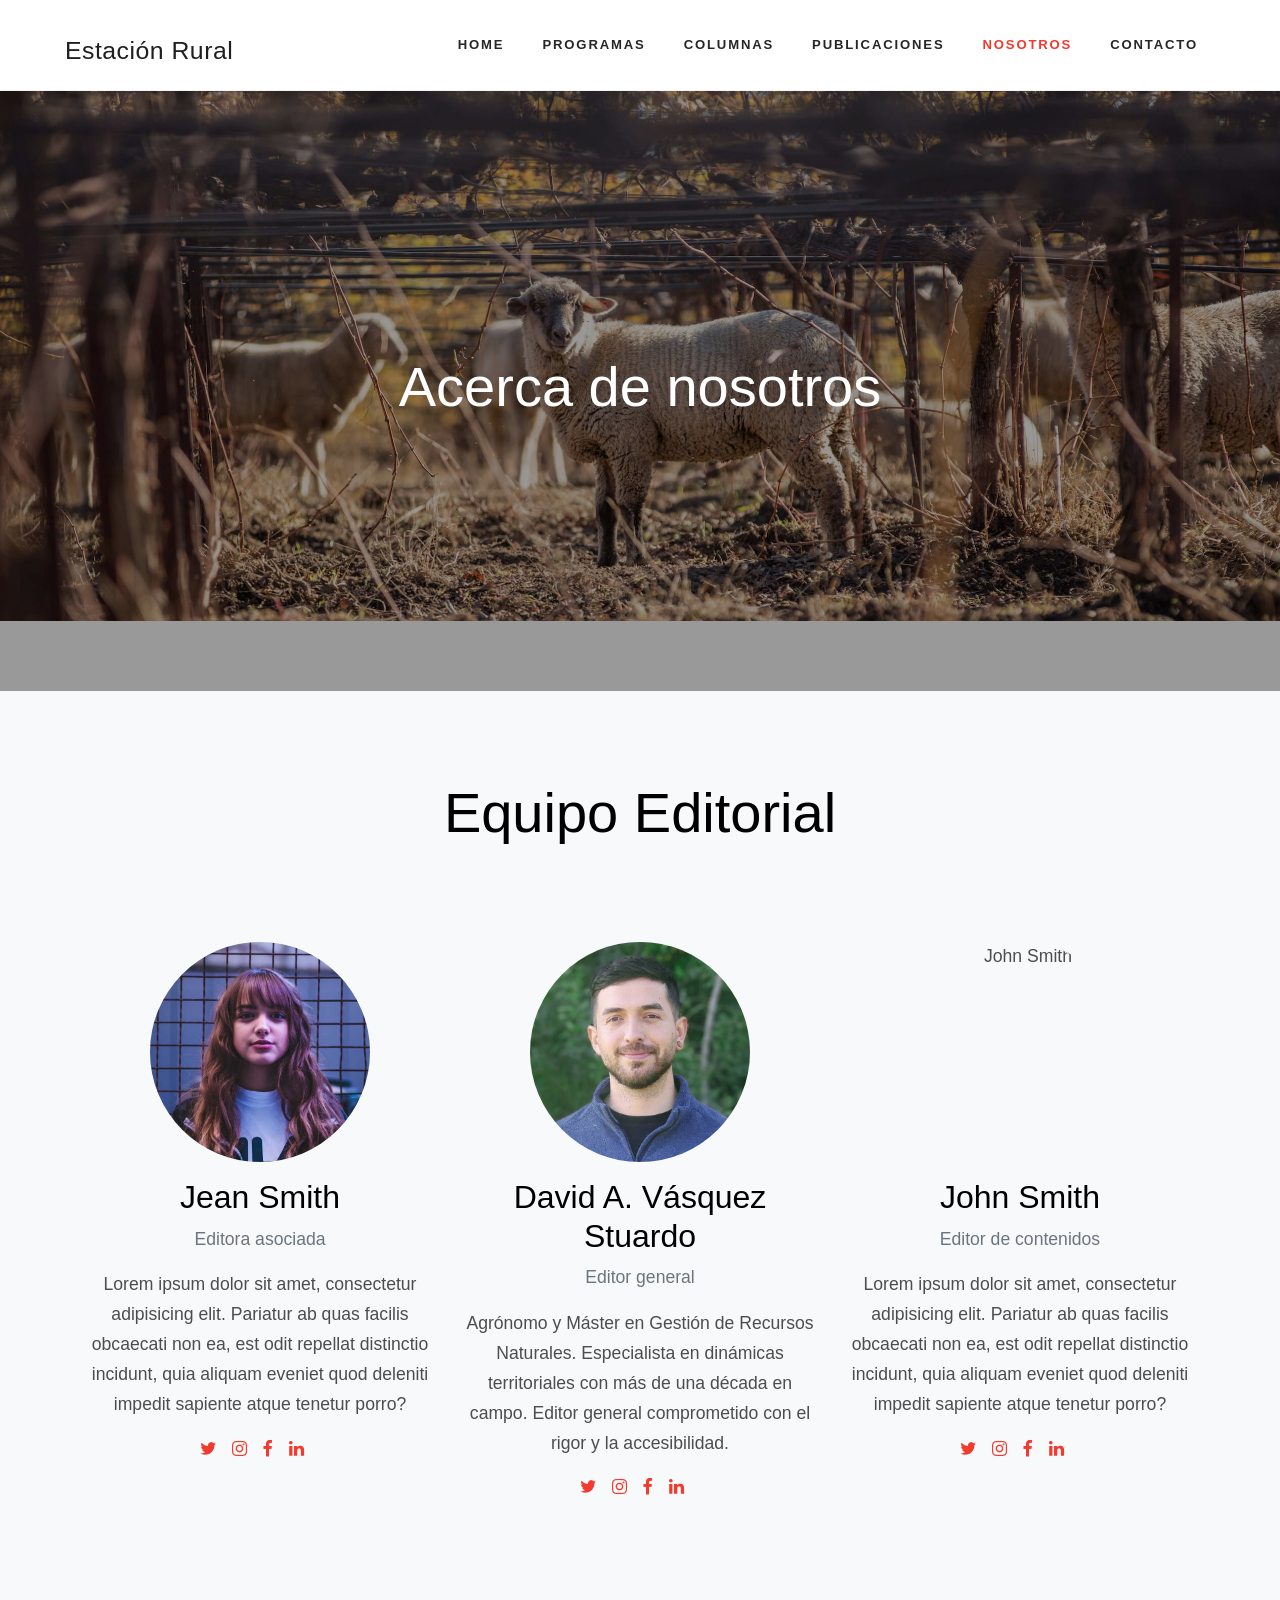
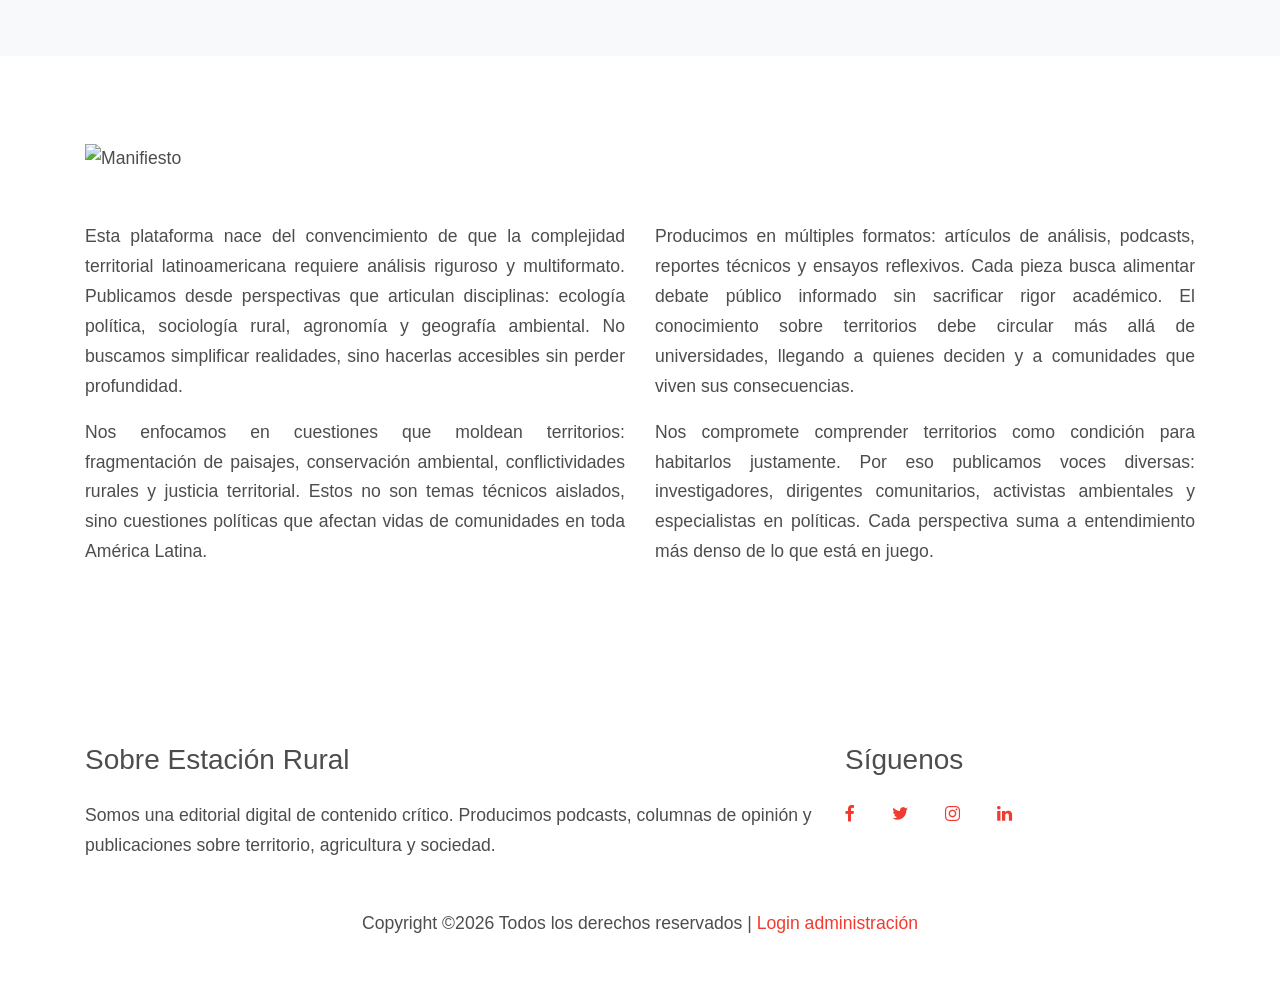
==== commit 15cadc1a: "ajustes varios" ====
--- a/about.html
+++ b/about.html
@@ -105,10 +105,10 @@
     
     </main>
 
-    <footer class="site-footer" data-cms-section="footer">
+    <footer data-cms-section="footer">
       <div class="container">
         <div class="row align-items-start">
-          <div class="col-lg-8 mb-5 mb-lg-0">
+          <div class="col-lg-8 mb-4 mb-lg-0">
             <h3 class="footer-heading mb-4">Sobre Estaci&oacute;n Rural</h3>
             <p>Somos una editorial digital de contenido cr&iacute;tico. Producimos podcasts, columnas de opini&oacute;n y publicaciones sobre territorio, agricultura y sociedad.</p>
           </div>
@@ -122,7 +122,7 @@
             </div>
           </div>
         </div>
-        <div class="row pt-5 mt-5 text-center">
+        <div class="row pt-3 mt-3 text-center">
           <div class="col-md-12">
             <p>
             Copyright &copy;<script>document.write(new Date().getFullYear());</script> Todos los derechos reservados | <a href="admin-login.html">Login administraci&oacute;n</a>
--- a/css/style.css
+++ b/css/style.css
@@ -124,7 +124,7 @@
   border-top: 1px solid #edf0f5 !important; }
 
 .site-footer {
-  padding: 4em 0;
+  padding: 4.75em 0 3.5em;
   background: #333333; }
   .site-footer p {
     color: #737373; }
@@ -136,9 +136,13 @@
       color: white; }
   .site-footer ul li {
     margin-bottom: 10px; }
-  .site-footer .footer-heading {
+.site-footer .footer-heading {
     font-size: 20px;
     color: #fff; }
+
+footer[data-cms-section="footer"] {
+  padding-top: 4.5rem;
+  padding-bottom: 2.75rem; }
 
 .bg-text-line {
   display: inline;
@@ -152,17 +156,60 @@
 .text-black-opacity-05 {
   color: rgba(0, 0, 0, 0.5); }
 
+.column-view-count {
+  display: inline-block;
+  padding: 0.15rem 0.6rem;
+  border-radius: 999px;
+  background: rgba(242, 58, 46, 0.08);
+  color: #f23a2e;
+  border: 1px solid rgba(242, 58, 46, 0.16);
+  white-space: nowrap; }
+
+.column-summary {
+  position: relative;
+  margin: 0 0 2rem;
+  padding: 0.25rem 0 0.25rem 1.35rem;
+  border-left: 4px solid #f23a2e;
+  color: #444;
+  font-style: italic;
+  background: linear-gradient(90deg, rgba(242, 58, 46, 0.04), rgba(242, 58, 46, 0)); }
+  .column-summary p {
+    position: relative;
+    margin: 0;
+    font-size: 1.15rem;
+    line-height: 1.75; }
+  .column-summary:before {
+    content: "“";
+    position: absolute;
+    left: -0.1rem;
+    top: -0.55rem;
+    color: rgba(242, 58, 46, 0.2);
+    font-size: 5rem;
+    line-height: 1;
+    font-style: normal;
+    pointer-events: none; }
+  .column-summary:after {
+    content: "”";
+    position: absolute;
+    right: 0.15rem;
+    bottom: -1.8rem;
+    color: rgba(242, 58, 46, 0.16);
+    font-size: 4rem;
+    line-height: 1;
+    font-style: normal;
+    pointer-events: none; }
+
 /* Navbar */
 .site-navbar {
   margin-bottom: 0px;
   z-index: 1999;
   position: relative; }
-  .site-navbar.transparent {
+.site-navbar.transparent {
     background: transparent; }
-  .site-navbar.absolute {
-    position: absolute;
-    top: 0;
-    left: 0;
+.site-navbar.absolute {
+    position: relative;
+    top: auto;
+    left: auto;
     width: 100%; }
   .site-navbar .site-logo {
     position: absolute;
@@ -283,6 +330,64 @@
           margin-top: 0px;
           visibility: visible;
           opacity: 1; }
+
+@media (min-width: 992px) {
+  .site-navbar.absolute {
+    position: relative;
+    top: auto;
+    left: auto;
+    width: 100%;
+    background: rgba(255, 255, 255, 0.84);
+    border-bottom: 1px solid rgba(237, 240, 245, 0.8);
+    -webkit-backdrop-filter: blur(10px);
+    backdrop-filter: blur(10px);
+    box-shadow: 0 1px 0 rgba(0, 0, 0, 0.02);
+    padding-top: 1rem !important;
+    padding-bottom: 1rem !important; }
+  .site-navbar.transparent {
+    background: rgba(255, 255, 255, 0.84); }
+  .site-navbar .container {
+    max-width: 1180px; }
+  .site-navbar .row {
+    min-height: 58px; }
+  .site-navbar .col-3 {
+    flex: 0 0 24%;
+    max-width: 24%; }
+  .site-navbar .col-9 {
+    flex: 0 0 76%;
+    max-width: 76%; }
+  .site-navbar .site-logo {
+    position: static;
+    margin-top: 0; }
+  .site-navbar h1 {
+    margin-bottom: 0;
+    line-height: 1; }
+  .site-navbar h1 a {
+    color: #1f1f1f !important;
+    font-size: 1.55rem;
+    letter-spacing: 0.02em; }
+  .site-navbar .site-navigation {
+    display: flex;
+    align-items: center;
+    justify-content: flex-end; }
+  .site-navbar .site-navigation .site-menu.js-clone-nav.d-none {
+    display: inline-flex !important;
+    align-items: center;
+    margin-left: auto; }
+  .site-navbar .site-navigation .site-menu > li {
+    padding-top: 0;
+    padding-bottom: 0;
+    margin-left: 0.25rem; }
+  .site-navbar .site-navigation .site-menu > li > a {
+    color: #262626;
+    font-size: 0.82rem;
+    letter-spacing: 0.14em;
+    font-weight: 600;
+    padding: 0.35rem 0.75rem; }
+  .site-navbar .site-navigation .site-menu > li > a:hover {
+    color: #f23a2e; }
+  .site-navbar .site-menu-toggle {
+    display: none !important; } }
 
 .site-mobile-menu {
   width: 300px;
@@ -431,10 +536,12 @@
       right: 0;
       top: 0;
       background: rgba(0, 0, 0, 0.4); }
-  .site-blocks-cover .player {
-    position: absolute;
-    bottom: -250px;
-    width: 100%; }
+.site-blocks-cover .player {
+  position: absolute;
+  bottom: -250px;
+  width: 100%; }
+  .site-blocks-cover .player audio {
+    max-width: 100%; }
   .site-blocks-cover, .site-blocks-cover .row {
     min-height: 600px;
     height: calc(100vh); }
@@ -583,6 +690,15 @@
 .podcast-entry {
   -webkit-box-shadow: 0 5px 40px -10px rgba(0, 0, 0, 0.1);
   box-shadow: 0 5px 40px -10px rgba(0, 0, 0, 0.1); }
+  .podcast-entry.cms-column-card {
+    height: 100%;
+    display: -webkit-box;
+    display: -ms-flexbox;
+    display: flex;
+    -webkit-box-orient: vertical;
+    -webkit-box-direction: normal;
+    -ms-flex-direction: column;
+    flex-direction: column; }
   .podcast-entry .sep {
     margin-left: 5px;
     margin-right: 5px;
@@ -604,10 +720,719 @@
   .podcast-entry .text {
     width: 100%;
     padding: 40px; }
+    .podcast-entry.cms-column-card .text {
+      display: -webkit-box;
+      display: -ms-flexbox;
+      display: flex;
+      -webkit-box-orient: vertical;
+      -webkit-box-direction: normal;
+      -ms-flex-direction: column;
+      flex-direction: column;
+      -webkit-box-flex: 1;
+      -ms-flex: 1 1 auto;
+      flex: 1 1 auto; }
+    .podcast-entry.cms-column-card .text h3,
+    .podcast-entry.cms-column-card .text p {
+      overflow: hidden;
+      display: -webkit-box;
+      -webkit-box-orient: vertical; }
+    .podcast-entry.cms-column-card .text h3 {
+      -webkit-line-clamp: 3;
+      line-height: 1.15;
+      min-height: calc(1.15em * 3); }
+    .podcast-entry.cms-column-card .text p {
+      -webkit-line-clamp: 4;
+      line-height: 1.6;
+      min-height: calc(1.6em * 4); }
+.podcast-entry.cms-column-card .text .btn {
+      margin-top: auto; }
     @media (min-width: 768px) {
       .d-md-flex.podcast-entry .text,
       .d-flex.podcast-entry .text {
         width: calc(100% - 300px); } }
+
+.home-program-card {
+  display: block;
+  text-decoration: none !important;
+  color: inherit; }
+  .home-program-card:hover,
+  .home-program-card:focus {
+    color: inherit; }
+
+.home-program-card__media {
+  position: relative;
+  width: 100%;
+  aspect-ratio: 1 / 1;
+  background-size: cover;
+  background-position: center center;
+  background-repeat: no-repeat;
+  overflow: hidden;
+  border-radius: 0; }
+  .home-program-card__media:before {
+    content: "";
+    position: absolute;
+    inset: 0;
+    background: linear-gradient(to top, rgba(0, 0, 0, 0.42), rgba(0, 0, 0, 0.02) 55%); }
+
+.home-program-card__count {
+  position: absolute;
+  top: 0.75rem;
+  right: 0.75rem;
+  z-index: 1;
+  display: inline-flex;
+  align-items: center;
+  padding: 0.35rem 0.5rem;
+  background: rgba(255, 255, 255, 0.92);
+  color: #111;
+  font-size: 0.72rem;
+  font-weight: 700;
+  letter-spacing: 0.16em;
+  text-transform: uppercase; }
+
+.home-program-card--selector {
+  width: 100%;
+  border: 0;
+  padding: 0;
+  background: transparent;
+  text-align: left;
+  color: inherit;
+  cursor: pointer;
+  display: block; }
+  .home-program-card--selector.is-active .home-program-card__media {
+    outline: 2px solid rgba(242, 58, 46, 0.72);
+    outline-offset: 3px;
+    -webkit-box-shadow: 0 14px 24px -18px rgba(242, 58, 46, 0.65);
+    box-shadow: 0 14px 24px -18px rgba(242, 58, 46, 0.65); }
+  .home-program-card--selector.is-active .home-program-card__caption {
+    color: #f23a2e; }
+  .home-program-card--selector .home-program-card__caption {
+    padding: 0.6rem 0.1rem 0;
+    font-family: "Poppins", sans-serif;
+    font-size: 0.82rem;
+    font-weight: 600;
+    letter-spacing: 0.12em;
+    text-transform: uppercase;
+    color: #111; }
+
+.home-program-episodes-layout {
+  display: grid;
+  grid-template-columns: minmax(0, 0.9fr) minmax(0, 1.1fr);
+  gap: 1.5rem;
+  align-items: start; }
+
+.home-program-selector-grid {
+  display: grid;
+  grid-template-columns: repeat(2, minmax(0, 1fr));
+  gap: 1rem; }
+
+.home-program-episodes-layout__right {
+  background: #fff;
+  border: 1px solid rgba(0, 0, 0, 0.06);
+  border-radius: 0;
+  padding: 1.25rem;
+  -webkit-box-shadow: 0 14px 30px -26px rgba(0, 0, 0, 0.2);
+  box-shadow: 0 14px 30px -26px rgba(0, 0, 0, 0.2); }
+
+.home-program-episodes-panel__header {
+  display: flex;
+  justify-content: space-between;
+  align-items: flex-start;
+  gap: 1rem;
+  padding-bottom: 0.95rem;
+  margin-bottom: 1rem;
+  border-bottom: 1px solid rgba(0, 0, 0, 0.08); }
+  .home-program-episodes-panel__kicker {
+    display: block;
+    margin-bottom: 0.28rem;
+    color: #f23a2e;
+    font-size: 0.72rem;
+    font-weight: 700;
+    letter-spacing: 0.18em;
+    text-transform: uppercase; }
+  .home-program-episodes-panel__header h3 {
+    margin: 0;
+    font-size: 1.6rem;
+    line-height: 1.08; }
+  .home-program-episodes-panel__count {
+    display: inline-flex;
+    align-items: center;
+    padding: 0.3rem 0.55rem;
+    border: 1px solid rgba(0, 0, 0, 0.08);
+    font-size: 0.72rem;
+    font-weight: 700;
+    letter-spacing: 0.14em;
+    text-transform: uppercase;
+    color: #111; }
+
+.home-episode-list {
+  display: grid;
+  gap: 0.7rem; }
+
+.home-episode-row {
+  display: grid;
+  grid-template-columns: 110px minmax(0, 1fr);
+  gap: 0.85rem;
+  align-items: start;
+  padding: 0.85rem 0;
+  border-bottom: 1px solid rgba(0, 0, 0, 0.08); }
+  .home-episode-row:last-child {
+    border-bottom: 0;
+    padding-bottom: 0; }
+
+.home-episode-row__media {
+  position: relative;
+  display: block;
+  width: 110px;
+  height: 78px;
+  background-size: cover;
+  background-position: center center;
+  background-repeat: no-repeat;
+  overflow: hidden;
+  border-radius: 0;
+  text-decoration: none !important; }
+  .home-episode-row__media:before {
+    content: "";
+    position: absolute;
+    inset: 0;
+    background: linear-gradient(to top, rgba(0, 0, 0, 0.28), rgba(0, 0, 0, 0.03) 60%); }
+
+.home-episode-row__number {
+  position: absolute;
+  left: 0.5rem;
+  bottom: 0.45rem;
+  z-index: 1;
+  display: inline-flex;
+  align-items: center;
+  padding: 0.22rem 0.42rem;
+  background: rgba(255, 255, 255, 0.92);
+  color: #111;
+  font-size: 0.62rem;
+  font-weight: 700;
+  letter-spacing: 0.14em;
+  text-transform: uppercase; }
+
+.home-episode-row__body {
+  min-width: 0; }
+  .home-episode-row__meta {
+    display: flex;
+    flex-wrap: wrap;
+    gap: 0.35rem;
+    margin-bottom: 0.3rem;
+    color: #6c757d;
+    font-size: 0.7rem;
+    letter-spacing: 0.12em;
+    text-transform: uppercase; }
+  .home-episode-row__body h3 {
+    margin: 0 0 0.25rem;
+    font-size: 1rem;
+    line-height: 1.15; }
+    .home-episode-row__body h3 a {
+      color: #111;
+      text-decoration: none; }
+      .home-episode-row__body h3 a:hover {
+        color: #f23a2e; }
+  .home-episode-row__body p {
+    margin: 0;
+    color: #555;
+    font-size: 0.86rem;
+    line-height: 1.45;
+    display: -webkit-box;
+    -webkit-line-clamp: 2;
+    -webkit-box-orient: vertical;
+    overflow: hidden; }
+
+.home-program-episodes-panel__actions {
+  margin-top: 1rem; }
+
+@media (max-width: 991.98px) {
+  .home-program-episodes-layout {
+    grid-template-columns: 1fr; } }
+
+@media (max-width: 767.98px) {
+  .home-program-episodes-layout {
+    gap: 1rem; }
+  .home-program-selector-grid {
+    grid-template-columns: repeat(2, minmax(0, 1fr));
+    gap: 0.65rem; }
+  .home-program-episodes-layout__right {
+    padding: 0.9rem; }
+  .home-program-episodes-panel__header {
+    flex-direction: column; }
+  .home-program-episodes-panel__header h3 {
+    font-size: 1.2rem; }
+  .home-program-episodes-panel__count {
+    align-self: flex-start; }
+  .home-episode-list {
+    gap: 0.6rem; }
+  .home-episode-row {
+    grid-template-columns: 86px minmax(0, 1fr);
+    gap: 0.6rem;
+    padding: 0.65rem 0; }
+  .home-episode-row__media {
+    width: 86px;
+    height: 60px; }
+  .home-episode-row__number {
+    left: 0.38rem;
+    bottom: 0.36rem;
+    padding: 0.18rem 0.34rem;
+    font-size: 0.57rem; }
+  .home-episode-row__body h3 {
+    font-size: 0.9rem;
+    margin-bottom: 0.2rem; }
+  .home-episode-row__body p {
+    font-size: 0.8rem; }
+  .home-program-episodes-panel__actions .btn {
+    width: 100%;
+    justify-content: center; } }
+
+@media (max-width: 575.98px) {
+  .home-program-selector-grid {
+    grid-template-columns: 1fr; }
+  .home-program-card--selector .home-program-card__caption {
+    font-size: 0.74rem;
+    padding-top: 0.45rem; }
+  .home-program-card__count {
+    top: 0.55rem;
+    right: 0.55rem;
+    font-size: 0.62rem; }
+  .home-program-episodes-layout__right {
+    padding: 0.8rem; }
+  .home-program-episodes-panel__header {
+    padding-bottom: 0.75rem;
+    margin-bottom: 0.8rem; }
+  .home-episode-row {
+    grid-template-columns: 78px minmax(0, 1fr);
+    gap: 0.55rem; }
+  .home-episode-row__media {
+    width: 78px;
+    height: 56px; }
+  .home-episode-row__body h3 {
+    font-size: 0.86rem; }
+  .home-episode-row__body p {
+    font-size: 0.78rem; } }
+
+.home-latest-grid {
+  margin-left: -10px;
+  margin-right: -10px; }
+
+.home-episode-card {
+  height: 100%;
+  background: #fff;
+  border: 1px solid rgba(0, 0, 0, 0.06);
+  border-radius: 0;
+  overflow: hidden;
+  -webkit-box-shadow: 0 10px 28px -22px rgba(0, 0, 0, 0.22);
+  box-shadow: 0 10px 28px -22px rgba(0, 0, 0, 0.22);
+  display: -webkit-box;
+  display: -ms-flexbox;
+  display: flex;
+  -webkit-box-orient: vertical;
+  -webkit-box-direction: normal;
+  -ms-flex-direction: column;
+  flex-direction: column; }
+
+.home-episode-card__media {
+  position: relative;
+  display: block;
+  width: 100%;
+  padding-top: 56%;
+  background-size: cover;
+  background-position: center center;
+  background-repeat: no-repeat; }
+  .home-episode-card__media:before {
+    content: "";
+    position: absolute;
+    inset: 0;
+    background: linear-gradient(to top, rgba(0, 0, 0, 0.38), rgba(0, 0, 0, 0.04) 60%); }
+
+.home-episode-card__number {
+  position: absolute;
+  top: 0.75rem;
+  left: 0.75rem;
+  z-index: 1;
+  padding: 0.28rem 0.5rem;
+  background: rgba(255, 255, 255, 0.92);
+  color: #111;
+  font-size: 0.68rem;
+  font-weight: 700;
+  letter-spacing: 0.16em;
+  text-transform: uppercase; }
+
+.home-episode-card__body {
+  padding: 1rem 1rem 1.05rem; }
+  .home-episode-card__meta {
+    display: flex;
+    flex-wrap: wrap;
+    gap: 0.35rem;
+    margin-bottom: 0.55rem;
+    color: #6c757d;
+    font-size: 0.72rem;
+    letter-spacing: 0.14em;
+    text-transform: uppercase; }
+  .home-episode-card__body h3 {
+    margin: 0 0 0.45rem;
+    font-size: 1.22rem;
+    line-height: 1.18; }
+    .home-episode-card__body h3 a {
+      color: #111;
+      text-decoration: none; }
+      .home-episode-card__body h3 a:hover {
+        color: #f23a2e; }
+  .home-episode-card__body p {
+    margin: 0;
+    color: #555;
+    font-size: 0.95rem;
+    line-height: 1.55;
+    display: -webkit-box;
+    -webkit-line-clamp: 3;
+    -webkit-box-orient: vertical;
+    overflow: hidden; }
+
+@media (max-width: 767.98px) {
+  .home-program-card__count {
+    top: 0.6rem;
+    right: 0.6rem;
+    font-size: 0.64rem; }
+  .home-episode-card__body {
+    padding: 0.9rem 0.85rem 0.95rem; }
+  .home-episode-card__body h3 {
+    font-size: 1.08rem; }
+  .home-episode-card__body p {
+    font-size: 0.9rem;
+    -webkit-line-clamp: 2; } }
+
+.column-feature__eyebrow,
+.column-feature__side-label {
+  display: inline-flex;
+  align-items: center;
+  letter-spacing: 0.16em;
+  text-transform: uppercase;
+  font-size: 0.74rem;
+  font-weight: 700; }
+
+.columns-stats {
+  display: grid;
+  grid-template-columns: repeat(3, minmax(0, 1fr));
+  gap: 0.75rem; }
+
+.columns-stat {
+  padding: 0.85rem 0.95rem 0.8rem;
+  border-radius: 16px;
+  background: rgba(255, 255, 255, 0.86);
+  border: 1px solid rgba(0, 0, 0, 0.05);
+  -webkit-box-shadow: 0 12px 24px -20px rgba(0, 0, 0, 0.28);
+  box-shadow: 0 12px 24px -20px rgba(0, 0, 0, 0.28); }
+  .columns-stat strong {
+    display: block;
+    color: #000;
+    font-size: 1.08rem;
+    line-height: 1.1;
+    margin-bottom: 0.18rem; }
+  .columns-stat span {
+    display: block;
+    color: #6c757d;
+    font-size: 0.8rem;
+    line-height: 1.3; }
+
+.column-feature {
+  margin-bottom: 2rem;
+  overflow: hidden;
+  border-radius: 24px;
+  background: #fff;
+  -webkit-box-shadow: 0 18px 42px -28px rgba(0, 0, 0, 0.3);
+  box-shadow: 0 18px 42px -28px rgba(0, 0, 0, 0.3); }
+
+.column-feature--featured {
+  border-radius: 0;
+  background: transparent;
+  -webkit-box-shadow: 0 22px 45px -34px rgba(0, 0, 0, 0.28);
+  box-shadow: 0 22px 45px -34px rgba(0, 0, 0, 0.28); }
+
+.column-feature__media {
+  position: relative;
+  display: block;
+  min-height: 420px;
+  background-size: cover;
+  background-position: center center;
+  color: #fff;
+  text-decoration: none !important; }
+  .column-feature__media:before {
+    content: "";
+    position: absolute;
+    inset: 0;
+    background: linear-gradient(180deg, rgba(0, 0, 0, 0.05) 0%, rgba(0, 0, 0, 0.7) 100%); }
+  .column-feature__media:hover {
+    color: #fff; }
+
+.column-feature__media--featured {
+  min-height: 455px;
+  border-radius: 0;
+  overflow: hidden; }
+
+.column-feature__overlay {
+  position: absolute;
+  left: 0;
+  right: 0;
+  bottom: 0;
+  z-index: 2;
+  padding: 2rem;
+  color: #fff; }
+  .column-feature__overlay h3 {
+    margin-bottom: 0.75rem;
+    font-size: clamp(1.6rem, 2.5vw, 2.6rem);
+    line-height: 1.05; }
+  .column-feature__overlay p {
+    margin-bottom: 1rem;
+    color: rgba(255, 255, 255, 0.82);
+    max-width: 34rem; }
+
+.column-feature--featured {
+  border-radius: 0;
+  background: transparent;
+  border: 0;
+  -webkit-box-shadow: none;
+  box-shadow: none; }
+
+.column-feature__featured-layout {
+  display: grid;
+  grid-template-columns: minmax(0, 1fr) minmax(0, 1fr);
+  min-height: 420px;
+  background: transparent; }
+
+.column-feature__featured-copy {
+  display: flex;
+  flex-direction: column;
+  justify-content: flex-start;
+  min-height: 100%;
+  padding: 1.25rem 1.4rem 0 0;
+  color: #111; }
+
+.column-feature__featured-media {
+  display: block;
+  min-height: 100%;
+  background-size: cover;
+  background-position: center center;
+  border-left: 1px solid rgba(0, 0, 0, 0.08);
+  text-decoration: none !important; }
+
+.column-feature__eyebrow {
+  display: inline-flex;
+  align-items: center;
+  align-self: flex-start;
+  margin-bottom: 0.75rem;
+  padding: 0.33rem 0.5rem 0.28rem;
+  border-radius: 0;
+  background: #f3d35d;
+  color: #111;
+  font-size: 0.72rem;
+  font-weight: 700;
+  letter-spacing: 0.16em;
+  text-transform: uppercase; }
+
+.column-feature__kicker {
+  position: relative;
+  margin-bottom: 0.55rem;
+  color: #111;
+  font-size: 0.66rem;
+  font-weight: 700;
+  letter-spacing: 0.22em;
+  text-transform: uppercase; }
+
+.column-feature__meta {
+  display: flex;
+  flex-wrap: wrap;
+  gap: 0.3rem 0.5rem;
+  margin-bottom: 0.8rem;
+  color: #5f6770; }
+  .column-feature__meta span {
+    display: inline-flex;
+    align-items: center;
+    padding: 0;
+    border-radius: 0;
+    background: transparent;
+    color: inherit;
+    font-size: 0.68rem;
+    letter-spacing: 0.08em;
+    text-transform: uppercase; }
+  .column-feature__meta-sep {
+    color: #98a0a8;
+    font-size: 0.72rem; }
+
+.column-feature__featured-copy h3 {
+  margin-bottom: 0.55rem;
+  color: #111;
+  font-family: Georgia, "Times New Roman", Times, serif;
+  font-size: clamp(2rem, 3vw, 3rem);
+  font-style: italic;
+  font-weight: 700;
+  line-height: 0.98;
+  letter-spacing: -0.02em;
+  max-width: 12ch; }
+
+.column-feature__featured-copy p {
+  margin-bottom: 0;
+  color: #111;
+  font-size: 1.05rem;
+  line-height: 1.7;
+  max-width: 26rem; }
+
+.column-feature__cta {
+  display: inline-flex;
+  align-self: flex-start;
+  margin-top: auto;
+  text-decoration: none !important; }
+
+.columns-archive-grid {
+  display: grid;
+  grid-template-columns: repeat(2, minmax(0, 1fr));
+  gap: 1.5rem; }
+
+.column-archive-card {
+  overflow: hidden;
+  border-radius: 0;
+  background: #fff;
+  -webkit-box-shadow: 0 18px 38px -30px rgba(0, 0, 0, 0.3);
+  box-shadow: 0 10px 18px -18px rgba(0, 0, 0, 0.18);
+  border: 1px solid rgba(0, 0, 0, 0.04); }
+
+.column-archive-card__media {
+  position: relative;
+  display: block;
+  min-height: 225px;
+  background-size: cover;
+  background-position: center center;
+  text-decoration: none !important;
+  color: #fff; }
+  .column-archive-card__media:before {
+    content: "";
+    position: absolute;
+    inset: 0;
+    background: linear-gradient(180deg, rgba(0, 0, 0, 0.02) 0%, rgba(0, 0, 0, 0.62) 100%); }
+
+.column-archive-card__badge {
+  position: absolute;
+  left: 1rem;
+  bottom: 1rem;
+  z-index: 2;
+  padding: 0.45rem 0.7rem;
+  border-radius: 0;
+  background: rgba(255, 255, 255, 0.14);
+  color: #fff;
+  backdrop-filter: blur(6px);
+  -webkit-backdrop-filter: blur(6px);
+  font-size: 0.84rem;
+  letter-spacing: 0.04em; }
+
+.column-archive-card__body {
+  padding: 1.25rem 1.25rem 1.15rem; }
+
+.column-archive-card__meta {
+  display: flex;
+  flex-wrap: wrap;
+  gap: 0.45rem;
+  margin-bottom: 0.8rem;
+  color: #6c757d;
+  font-size: 0.82rem;
+  text-transform: uppercase;
+  letter-spacing: 0.08em; }
+
+.column-archive-card__title {
+  margin-bottom: 0.7rem;
+  font-size: 1.35rem;
+  line-height: 1.12; }
+  .column-archive-card__title a {
+    color: #000; }
+    .column-archive-card__title a:hover {
+      color: #f23a2e; }
+
+.column-archive-card__excerpt {
+  color: #6c757d;
+  margin-bottom: 0.9rem;
+  font-size: 0.95rem;
+  line-height: 1.6; }
+
+.column-archive-card__footer {
+  display: flex;
+  align-items: center;
+  justify-content: space-between;
+  gap: 1rem; }
+
+.column-archive-card__author {
+  color: #f23a2e;
+  font-size: 0.92rem;
+  font-weight: 400; }
+
+.column-page-pagination {
+  margin-top: 2rem; }
+
+.column-feature--featured {
+  margin-bottom: 3.5rem; }
+
+@media (max-width: 991.98px) {
+  .columns-stats,
+  .columns-archive-grid {
+    grid-template-columns: 1fr; }
+  .column-feature__media {
+    min-height: 320px; }
+  .column-archive-card__footer {
+    flex-direction: column;
+    align-items: flex-start; } }
+
+@media (max-width: 767.98px) {
+  .column-summary {
+    padding-left: 1.05rem; }
+  .column-summary:before {
+    font-size: 3.8rem;
+    top: -0.35rem; }
+  .column-summary:after {
+    font-size: 2.9rem;
+    bottom: -1.3rem; }
+  .column-feature__overlay,
+  .column-archive-card__body {
+    padding: 1.15rem; }
+  .column-feature__media {
+    min-height: 280px; } }
+
+@media (max-width: 767.98px) {
+  .column-feature__media--featured {
+    min-height: 240px;
+    border-radius: 0; }
+  .column-feature__featured-layout {
+    grid-template-columns: 1fr;
+    min-height: 0; }
+  .column-feature__featured-copy {
+    order: 1;
+    padding: 1rem 1rem 0.7rem; }
+  .column-feature__featured-media {
+    order: 2;
+    min-height: 240px;
+    border-left: 0;
+    border-top: 1px solid rgba(0, 0, 0, 0.08); }
+  .column-feature__eyebrow {
+    margin-bottom: 0.65rem;
+    font-size: 0.68rem; }
+  .column-feature__kicker {
+    margin-bottom: 0.5rem;
+    font-size: 0.62rem;
+    letter-spacing: 0.2em; }
+  .column-feature__featured-copy h3 {
+    max-width: 100%;
+    font-size: clamp(1.8rem, 7vw, 2.4rem); }
+  .column-feature__featured-copy p {
+    max-width: 100%;
+    font-size: 0.92rem; }
+  .column-feature__meta {
+    gap: 0.22rem 0.45rem;
+    margin-bottom: 0.75rem; }
+    .column-feature__meta span {
+      font-size: 0.66rem; }
+    .column-feature__meta-sep {
+      font-size: 0.7rem; }
+  .column-feature__cta {
+    width: auto;
+    justify-content: flex-start;
+    margin-top: 0.75rem;
+    padding: 0.6rem 0.85rem !important; } }
 
 .mejs__container {
   width: 100% !important; }
@@ -978,7 +1803,244 @@
     line-height: 40px;
     border-radius: 50%;
     border: 1px solid #ccc; }
-  .site-block-27 ul li.active a, .site-block-27 ul li.active span {
+.site-block-27 ul li.active a, .site-block-27 ul li.active span {
     background: #f23a2e;
     color: #fff;
     border: 1px solid transparent; }
+
+@media (max-width: 991.98px) {
+  .site-section {
+    padding: 3.25em 0; }
+  .site-navbar.py-4 {
+    padding-top: 0.7rem !important;
+    padding-bottom: 0.7rem !important; }
+  .site-navbar h1 {
+    margin-bottom: 0;
+    line-height: 1; }
+  .site-navbar h1 a {
+    font-size: 1.45rem; }
+  .site-navbar .site-menu-toggle {
+    padding-top: 0.1rem;
+    padding-bottom: 0.1rem; }
+  .site-navbar .site-menu-toggle .icon-menu {
+    font-size: 1.75rem; }
+  .site-blocks-cover,
+  .site-blocks-cover .row {
+    min-height: 480px;
+    height: auto; }
+  .site-blocks-cover.inner-page-cover,
+  .site-blocks-cover.inner-page-cover .row {
+    min-height: 320px;
+    height: auto; }
+  .site-blocks-cover .player {
+    position: relative;
+    bottom: auto;
+    margin-top: 1rem; }
+  #ep-hero h2 {
+    max-width: 16ch; }
+  .site-blocks-cover p {
+    font-size: 1.05rem; }
+  .podcast-entry .image {
+    height: 220px; }
+  .podcast-entry .text {
+    padding: 28px; }
+  .team-member {
+    min-height: 300px; }
+  .team-member .text {
+    padding: 18px; }
+  .pub-row-home {
+    grid-template-columns: 80px 1fr;
+    gap: 18px; }
+  .pub-img-home {
+    width: 80px;
+    height: 112px; } }
+
+@media (max-width: 767.98px) {
+  body {
+    font-size: 1rem;
+    line-height: 1.65; }
+  .site-navbar.py-4 {
+    padding-top: 0.55rem !important;
+    padding-bottom: 0.55rem !important; }
+  .site-navbar .container {
+    padding-left: 14px;
+    padding-right: 14px; }
+  .site-navbar .col-3,
+  .site-navbar .col-9 {
+    padding-left: 8px;
+    padding-right: 8px; }
+  .site-navbar h1 a {
+    font-size: 1.25rem; }
+  .site-navbar .site-menu-toggle {
+    padding: 0;
+    margin-top: 0.1rem; }
+  .site-navbar .site-menu-toggle .icon-menu {
+    font-size: 1.55rem; }
+  #cms-page-hero .container {
+    padding-top: 7.15rem; }
+  #cms-page-hero .row {
+    align-items: flex-start !important; }
+  .site-section {
+    padding: 2.6em 0; }
+  .site-section.site-section-sm {
+    padding: 2em 0; }
+  .site-blocks-cover,
+  .site-blocks-cover .row {
+    min-height: 420px; }
+  .site-blocks-cover.inner-page-cover,
+  .site-blocks-cover.inner-page-cover .row {
+    min-height: 280px; }
+  .site-blocks-cover h1 {
+    font-size: 2rem; }
+  .site-blocks-cover h2 {
+    font-size: 1.9rem; }
+  #cms-page-hero {
+    background-size: cover !important;
+    background-position: center center !important;
+    background-repeat: no-repeat !important;
+    min-height: 470px; }
+  #cms-page-hero .row {
+    min-height: 470px; }
+  #ep-hero {
+    gap: 0.4rem;
+    padding-top: 0.05rem;
+    text-align: left; }
+  #ep-hero h2 {
+    max-width: 100%;
+    margin: 0;
+    font-size: 1.22rem;
+    line-height: 1.1; }
+  #ep-hero #cms-hero-subtitle {
+    margin-bottom: 0.35rem;
+    font-size: 0.78rem;
+    line-height: 1.45; }
+  #ep-hero p {
+    margin-bottom: 0.35rem; }
+  #ep-hero .btn {
+    width: 100%;
+    justify-content: center; }
+  #ep-hero .player {
+    margin-top: 0.35rem; }
+  .site-blocks-cover p {
+    font-size: 0.98rem; }
+  .site-blocks-cover .player {
+    margin-top: 0.75rem; }
+  .site-navbar .site-navigation .site-menu > li > a {
+    font-size: 14px; }
+  .podcast-entry .image {
+    height: 180px; }
+  .podcast-entry .text {
+    padding: 20px; }
+  .podcast-entry.cms-column-card .text h3 {
+    font-size: 1.05rem; }
+  .podcast-entry.cms-column-card .text p {
+    font-size: 0.92rem; }
+  .team-member {
+    min-height: 260px;
+    aspect-ratio: 1 / 1.1; }
+  .team-member .text {
+    padding: 14px; }
+  .cms-team-member-photo {
+    width: 150px;
+    height: 150px; }
+  .pub-row-home {
+    grid-template-columns: 1fr;
+    gap: 10px;
+    padding: 18px 0; }
+  .pub-img-home {
+    width: 100%;
+    height: 150px; }
+  .pub-action-home {
+    text-align: left; }
+  .column-feature__media {
+    min-height: 230px; } }
+
+@media (max-width: 575.98px) {
+  .site-section {
+    padding: 2.1em 0; }
+  .site-navbar.py-4 {
+    padding-top: 0.45rem !important;
+    padding-bottom: 0.45rem !important; }
+  .site-navbar .container {
+    padding-left: 12px;
+    padding-right: 12px; }
+  .site-navbar h1 a {
+    font-size: 1.1rem; }
+  .site-navbar .site-menu-toggle .icon-menu {
+    font-size: 1.35rem; }
+  #cms-page-hero .container {
+    padding-top: 7.75rem; }
+  .site-blocks-cover,
+  .site-blocks-cover .row {
+    min-height: 360px; }
+  .site-blocks-cover.inner-page-cover,
+  .site-blocks-cover.inner-page-cover .row {
+    min-height: 240px; }
+  .site-blocks-cover h1,
+  .site-blocks-cover h2 {
+    font-size: 1.6rem;
+    line-height: 1.12; }
+  #cms-page-hero {
+    background-size: cover !important;
+    background-position: center center !important;
+    background-repeat: no-repeat !important;
+    min-height: 430px; }
+  #cms-page-hero .row {
+    min-height: 430px; }
+  #ep-hero {
+    gap: 0.3rem;
+    padding-top: 0;
+    text-align: left; }
+  #ep-hero h2 {
+    font-size: 1.08rem;
+    line-height: 1.08;
+    max-width: 100%;
+    margin: 0; }
+  #ep-hero #cms-hero-subtitle {
+    font-size: 0.7rem;
+    margin-bottom: 0.25rem; }
+  #ep-hero .btn {
+    font-size: 0.72rem;
+    padding: 0.62rem 0.85rem !important; }
+  #ep-hero .player {
+    margin-top: 0.25rem; }
+  .site-blocks-cover p {
+    font-size: 0.94rem; }
+  .site-blocks-cover .btn {
+    width: 100%;
+    justify-content: center; }
+  .podcast-entry .image {
+    height: 160px; }
+  .podcast-entry .text {
+    padding: 16px; }
+  .team-member {
+    min-height: 240px; }
+  .cms-team-member-photo {
+    width: 130px;
+    height: 130px; }
+  .home-program-card__count {
+    top: 0.55rem;
+    right: 0.55rem;
+    font-size: 0.6rem; }
+  .home-program-card--selector .home-program-card__caption {
+    font-size: 0.72rem; }
+  .home-program-episodes-layout__right {
+    padding: 0.75rem; }
+  .home-episode-row {
+    grid-template-columns: 72px minmax(0, 1fr);
+    gap: 0.5rem;
+    padding: 0.6rem 0; }
+  .home-episode-row__media {
+    width: 72px;
+    height: 52px; }
+  .home-episode-row__number {
+    left: 0.3rem;
+    bottom: 0.3rem;
+    padding: 0.16rem 0.3rem;
+    font-size: 0.54rem; }
+  .home-episode-row__body h3 {
+    font-size: 0.84rem; }
+  .home-episode-row__body p {
+    font-size: 0.76rem; }
+  .home-program-episodes-panel__actions .btn {
+    width: 100%; } }
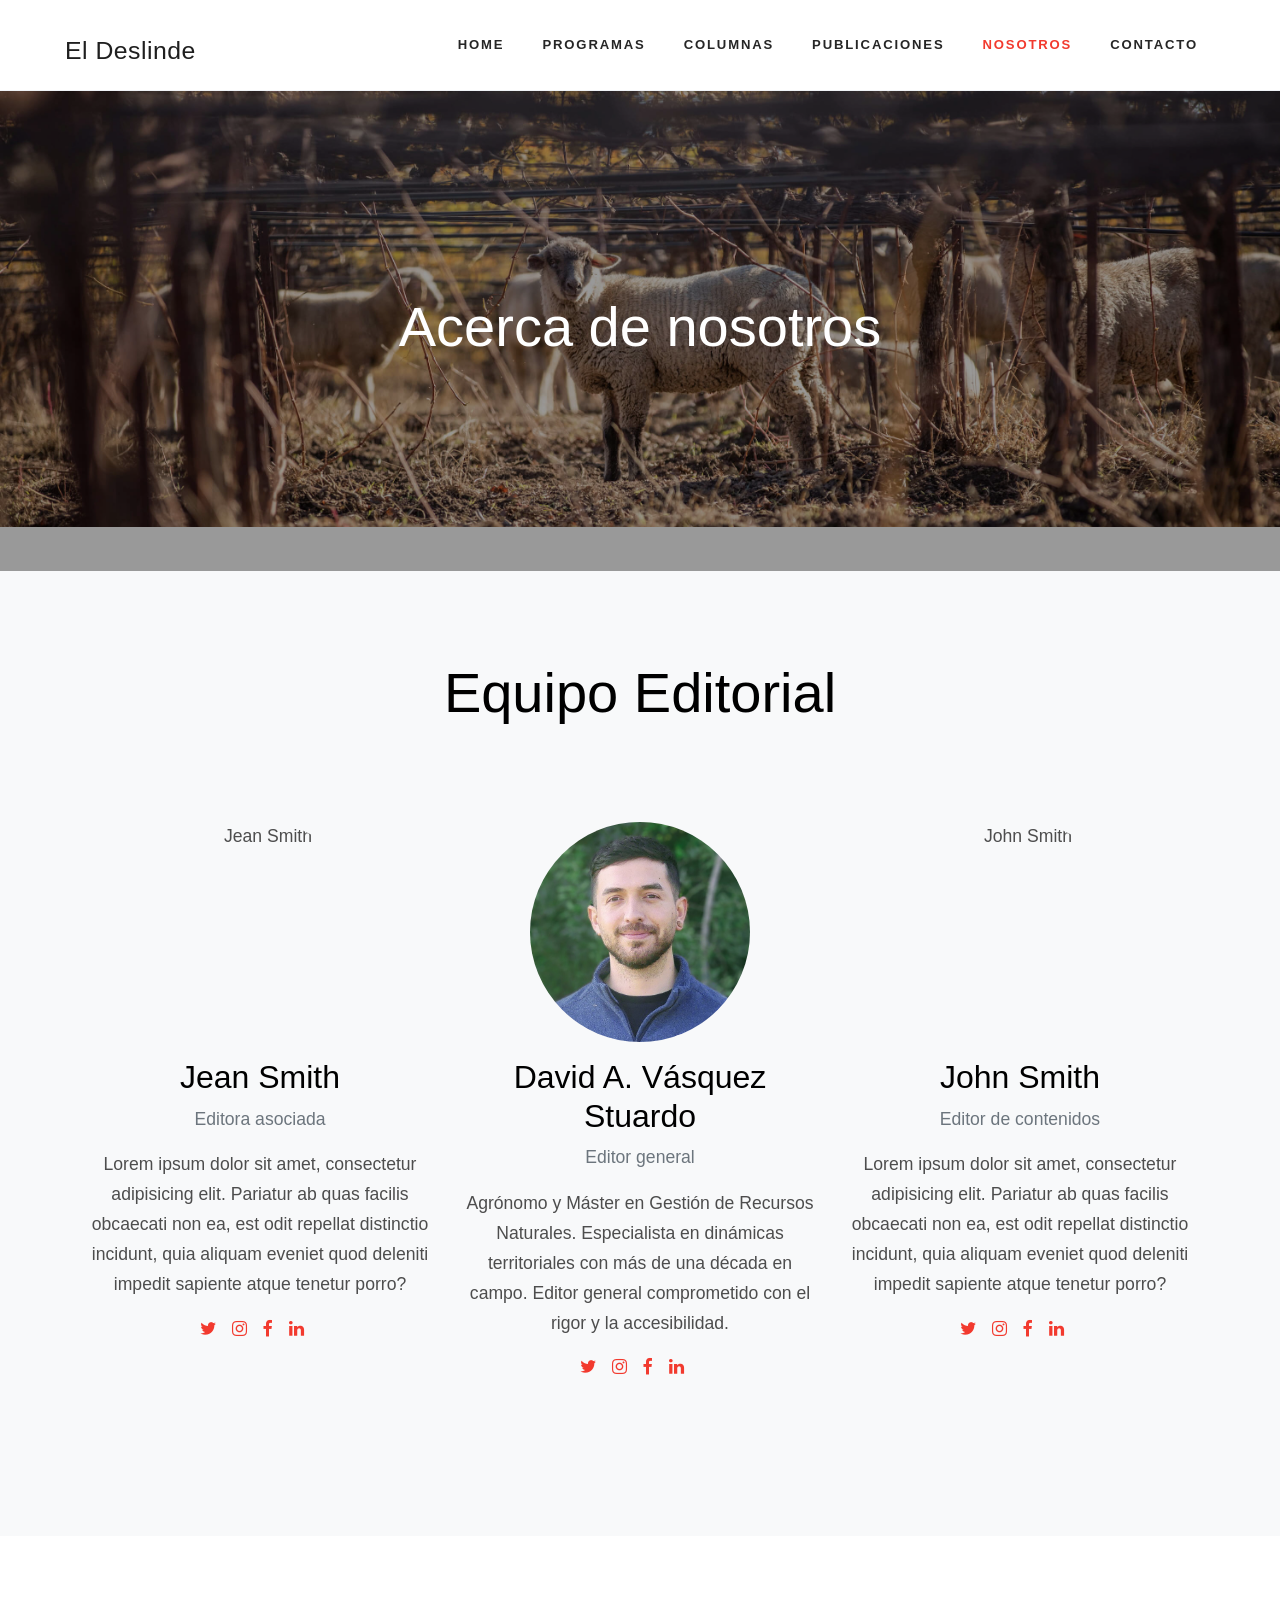
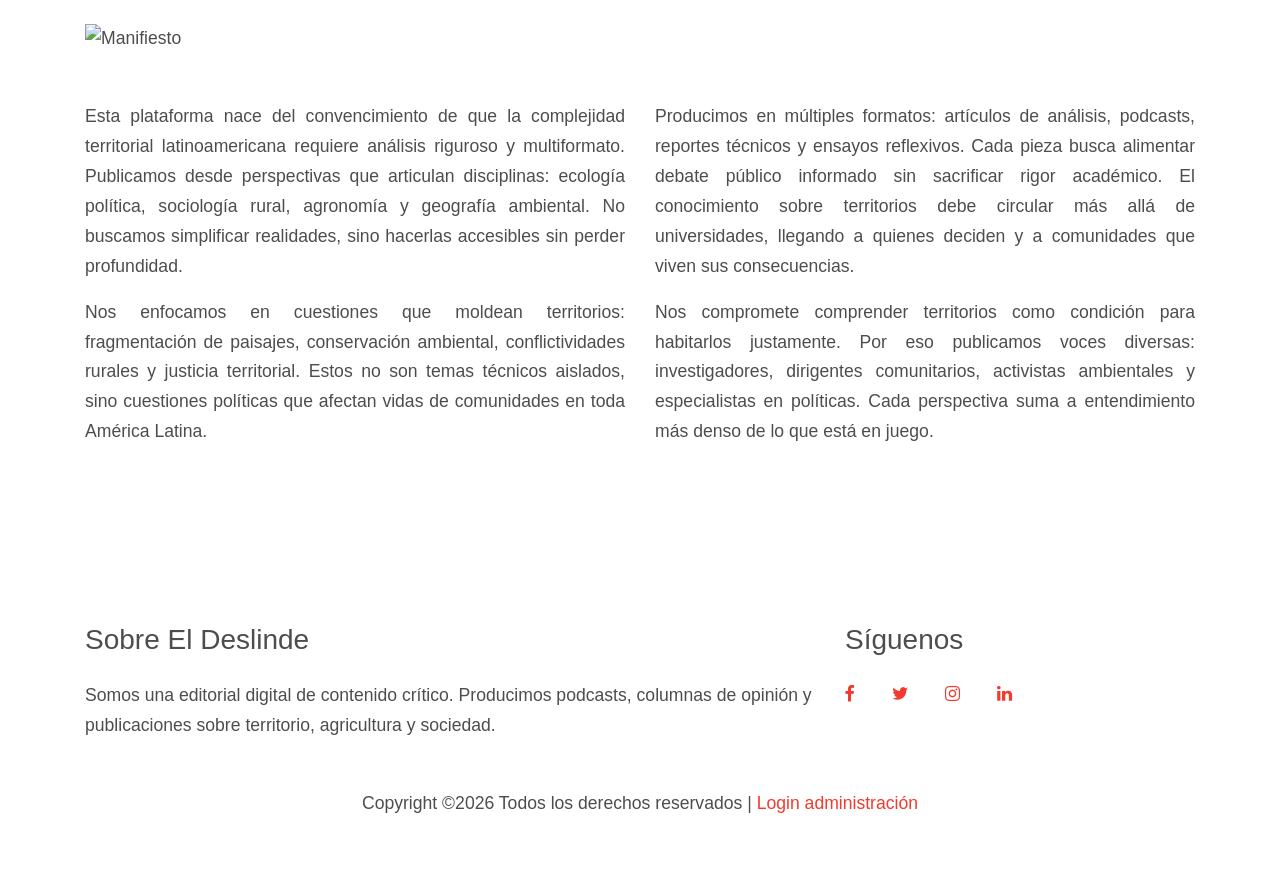
==== commit befa2193: "Muchos cambios" ====
--- a/about.html
+++ b/about.html
@@ -1,7 +1,7 @@
 ﻿<!DOCTYPE html>
 <html lang="es">
   <head>
-    <title>Estación Rural: Editorial</title>
+    <title>El Deslinde: Editorial</title>
     <meta charset="utf-8">
     <meta name="viewport" content="width=device-width, initial-scale=1, shrink-to-fit=no">
 
@@ -40,7 +40,7 @@
       <div class="container">
         <div class="row align-items-center">
           <div class="col-3" data-aos="fade-down">
-            <h1><a href="index.html" class="text-white h2">Estación Rural</a></h1>
+            <h1><a href="index.html" class="text-white h2">El Deslinde</a></h1>
           </div>
           <div class="col-9" data-aos="fade-down">
             <nav class="site-navigation position-relative text-right text-md-right" role="navigation">
@@ -109,7 +109,7 @@
       <div class="container">
         <div class="row align-items-start">
           <div class="col-lg-8 mb-4 mb-lg-0">
-            <h3 class="footer-heading mb-4">Sobre Estaci&oacute;n Rural</h3>
+            <h3 class="footer-heading mb-4">Sobre El Deslinde</h3>
             <p>Somos una editorial digital de contenido cr&iacute;tico. Producimos podcasts, columnas de opini&oacute;n y publicaciones sobre territorio, agricultura y sociedad.</p>
           </div>
           <div class="col-lg-4">
--- a/css/style.css
+++ b/css/style.css
@@ -3,7 +3,13 @@
   line-height: 1.7;
   color: #4d4d4d;
   font-weight: 200;
-  font-size: 1.1rem; }
+  font-size: 1.1rem;
+  max-width: 100%;
+  overflow-x: hidden; }
+
+html {
+  max-width: 100%;
+  overflow-x: hidden; }
 
 ::-moz-selection {
   background: #000;
@@ -40,6 +46,10 @@
   bottom: 0;
   opacity: 0;
   visibility: hidden; }
+
+.site-wrap {
+  position: relative;
+  overflow-x: hidden; }
 
 .offcanvas-menu .site-wrap {
   position: absolute;
@@ -198,6 +208,598 @@
     line-height: 1;
     font-style: normal;
     pointer-events: none; }
+
+.column-article-hero {
+  padding-top: 3rem;
+  padding-bottom: 2rem;
+  background: #fcfcf6; }
+
+.column-article-hero__inner {
+  max-width: 1000px;
+  margin: 0 auto; }
+
+.column-article-hero__tag {
+  display: inline-block;
+  margin-bottom: 1rem;
+  color: #1f6b4e;
+  font-family: Poppins, sans-serif;
+  font-size: 0.82rem;
+  font-weight: 700;
+  letter-spacing: 0.16em;
+  text-transform: uppercase; }
+
+.column-article-hero__title {
+  margin-bottom: 1rem;
+  color: #111;
+  font-family: "Poppins", sans-serif;
+  font-size: clamp(2rem, 4vw, 3.6rem);
+  font-weight: 700;
+  line-height: 1.08;
+  letter-spacing: -0.03em; }
+
+.column-article-hero__summary {
+  margin-bottom: 1rem;
+  color: #1c1c1c;
+  font-size: clamp(1.05rem, 1.3vw, 1.3rem);
+  line-height: 1.6;
+  max-width: 62ch; }
+
+.column-article-hero__hashtags {
+  display: flex;
+  flex-wrap: wrap;
+  gap: 0.45rem;
+  margin-bottom: 1.15rem; }
+
+.column-article-hero__hashtag {
+  display: inline-flex;
+  align-items: center;
+  padding: 0.35rem 0.7rem;
+  border-radius: 999px;
+  background: rgba(31, 107, 78, 0.08);
+  color: #1f6b4e;
+  font-size: 0.8rem;
+  font-weight: 600; }
+
+.column-article-hero__meta {
+  margin-bottom: 1.5rem;
+  color: #6b6f67;
+  font-size: 0.92rem; }
+
+.column-article-hero__meta .sep {
+  color: #a5a89f; }
+
+.column-article-hero__banner {
+  margin: 0;
+  border-radius: 0;
+  overflow: hidden;
+  box-shadow: 0 18px 38px -28px rgba(0, 0, 0, 0.35); }
+  .column-article-hero__banner img {
+    width: 100%;
+    display: block; }
+
+.author-page {
+  background: #fcfcf6; }
+
+.author-page.is-loading .site-wrap {
+  visibility: hidden;
+  opacity: 0; }
+
+.author-page .site-navbar.absolute {
+  background: rgba(255, 255, 255, 0.94);
+  border-bottom: 1px solid rgba(0, 0, 0, 0.06);
+  -webkit-backdrop-filter: blur(10px);
+  backdrop-filter: blur(10px); }
+
+.author-page .site-navbar h1 a,
+.author-page .site-navbar .site-navigation .site-menu > li > a,
+.author-page .site-navbar .site-menu-toggle {
+  color: #1f1f1f !important; }
+
+.author-page .site-navbar .site-navigation .site-menu > li > a:hover {
+  color: #f23a2e !important; }
+
+.author-page__hero {
+  padding-top: 3.25rem;
+  padding-bottom: 1.75rem;
+  background: #fcfcf6; }
+
+.author-page__profile {
+  display: grid;
+  grid-template-columns: 190px minmax(0, 1fr);
+  gap: 2rem;
+  align-items: center;
+  padding: 2rem;
+  background: #fff;
+  border: 1px solid rgba(0, 0, 0, 0.05);
+  -webkit-box-shadow: 0 18px 38px -30px rgba(0, 0, 0, 0.28);
+  box-shadow: 0 18px 38px -30px rgba(0, 0, 0, 0.28); }
+
+.author-page__avatar {
+  width: 190px;
+  height: 190px;
+  margin: 0;
+  border-radius: 50%;
+  overflow: hidden;
+  border: 8px solid rgba(31, 107, 78, 0.08);
+  background: #f4f6f1; }
+  .author-page__avatar img {
+    width: 100%;
+    height: 100%;
+    object-fit: cover; }
+
+.author-page__tag {
+  display: inline-block;
+  margin-bottom: 0.85rem;
+  color: #1f6b4e;
+  font-family: Poppins, sans-serif;
+  font-size: 0.8rem;
+  font-weight: 700;
+  letter-spacing: 0.16em;
+  text-transform: uppercase; }
+
+.author-page__name {
+  margin-bottom: 0.45rem;
+  color: #111;
+  font-family: "Poppins", sans-serif;
+  font-size: clamp(2rem, 3.6vw, 3.25rem);
+  font-weight: 700;
+  line-height: 1.04;
+  letter-spacing: -0.03em; }
+
+.author-page__role {
+  margin-bottom: 0.7rem;
+  color: #6b6f67;
+  font-size: 0.98rem;
+  font-weight: 600;
+  letter-spacing: 0.06em;
+  text-transform: uppercase; }
+
+.author-page__bio {
+  margin-bottom: 0;
+  max-width: 62ch;
+  color: #1c1c1c;
+  font-size: 1.03rem;
+  line-height: 1.75; }
+
+.author-page__socials {
+  display: flex;
+  flex-wrap: wrap;
+  gap: 0.6rem;
+  margin-top: 1.1rem; }
+
+.author-page__social-link {
+  display: inline-flex;
+  align-items: center;
+  justify-content: center;
+  width: 40px;
+  height: 40px;
+  border-radius: 50%;
+  background: #f4f6f1;
+  color: #111;
+  text-decoration: none;
+  border: 1px solid rgba(0, 0, 0, 0.06);
+  -webkit-transition: .2s all ease;
+  -o-transition: .2s all ease;
+  transition: .2s all ease; }
+  .author-page__social-link:hover {
+    background: #f23a2e;
+    color: #fff;
+    -webkit-transform: translateY(-1px);
+    -ms-transform: translateY(-1px);
+    transform: translateY(-1px); }
+
+.author-page__stats {
+  display: flex;
+  flex-wrap: wrap;
+  gap: 1.5rem;
+  margin-top: 1.25rem; }
+
+.author-page__stat {
+  min-width: 150px; }
+  .author-page__stat strong {
+    display: block;
+    margin-bottom: 0.2rem;
+    color: #111;
+    font-size: 1.2rem;
+    font-weight: 700; }
+  .author-page__stat span {
+    color: #6b6f67;
+    font-size: 0.78rem;
+    font-weight: 600;
+    letter-spacing: 0.12em;
+    text-transform: uppercase; }
+
+.author-page__archive {
+  padding-top: 0.75rem;
+  padding-bottom: 4rem; }
+
+.author-page__section-head {
+  display: flex;
+  align-items: flex-end;
+  justify-content: space-between;
+  gap: 2rem;
+  margin-bottom: 1.4rem; }
+
+.author-page__section-kicker {
+  margin-bottom: 0.45rem;
+  color: #1f6b4e;
+  font-size: 0.73rem;
+  font-weight: 700;
+  letter-spacing: 0.18em;
+  text-transform: uppercase; }
+
+.author-page__section-title {
+  margin-bottom: 0;
+  color: #111;
+  font-family: "Poppins", sans-serif;
+  font-size: clamp(1.5rem, 2.2vw, 2.1rem);
+  font-weight: 700;
+  line-height: 1.1;
+  letter-spacing: -0.02em; }
+
+.author-page__section-text {
+  max-width: 34rem;
+  margin-bottom: 0;
+  color: #6c757d;
+  font-size: 0.95rem;
+  line-height: 1.65; }
+
+.author-columns-list {
+  display: grid;
+  gap: 1rem; }
+
+.author-column-card {
+  display: grid;
+  grid-template-columns: 280px minmax(0, 1fr);
+  overflow: hidden;
+  background: #fff;
+  border: 1px solid rgba(0, 0, 0, 0.05);
+  -webkit-box-shadow: 0 10px 18px -18px rgba(0, 0, 0, 0.18);
+  box-shadow: 0 10px 18px -18px rgba(0, 0, 0, 0.18); }
+
+.author-column-card__media {
+  min-height: 210px;
+  background-size: cover;
+  background-position: center center;
+  text-decoration: none !important; }
+
+.author-column-card__body {
+  padding: 1.25rem 1.25rem 1.15rem; }
+
+.author-column-card__meta {
+  display: flex;
+  flex-wrap: wrap;
+  gap: 0.45rem;
+  margin-bottom: 0.8rem;
+  color: #6c757d;
+  font-size: 0.78rem;
+  text-transform: uppercase;
+  letter-spacing: 0.08em; }
+
+.author-column-card__title {
+  margin-bottom: 0.7rem;
+  font-size: 1.28rem;
+  line-height: 1.14; }
+  .author-column-card__title a {
+    color: #111; }
+    .author-column-card__title a:hover {
+      color: #f23a2e; }
+
+.author-column-card__excerpt {
+  margin-bottom: 0.9rem;
+  color: #6c757d;
+  font-size: 0.95rem;
+  line-height: 1.65; }
+
+.author-column-card__footer {
+  display: flex;
+  align-items: center;
+  justify-content: space-between;
+  gap: 1rem; }
+
+.author-column-card__hashtags {
+  display: flex;
+  flex-wrap: wrap;
+  gap: 0.45rem;
+  min-width: 0; }
+
+.author-column-card__hashtag {
+  display: inline-flex;
+  align-items: center;
+  padding: 0.35rem 0.6rem;
+  border-radius: 999px;
+  background: #f4f6f1;
+  color: #1f6b4e;
+  font-size: 0.78rem;
+  font-weight: 700;
+  line-height: 1;
+  white-space: nowrap; }
+
+.author-column-card__hashtag--empty {
+  color: #6c757d; }
+
+.author-page__empty {
+  padding: 2.5rem 1.5rem;
+  text-align: center;
+  background: #fff;
+  border: 1px solid rgba(0, 0, 0, 0.05); }
+  .author-page__empty h3 {
+    margin-bottom: 0.5rem;
+    color: #111;
+    font-size: 1.2rem; }
+  .author-page__empty p {
+    margin-bottom: 0;
+    color: #6c757d; }
+
+.columnista-link {
+  color: inherit;
+  text-decoration: none !important; }
+  .columnista-link:hover {
+    color: #f23a2e; }
+
+.column-author-link,
+.column-feature__author-link {
+  color: inherit;
+  text-decoration: none !important; }
+  .column-author-link:hover,
+  .column-feature__author-link:hover {
+    color: #f23a2e; }
+
+#col-contenido {
+  font-size: 1.08rem;
+  line-height: 1.85;
+  color: #2d2d2d; }
+  #col-contenido p {
+    margin-bottom: 1.2rem; }
+
+.content-engagement {
+  margin-top: 0.5rem; }
+
+.content-engagement-card {
+  background: transparent;
+  border: 0;
+  border-radius: 0;
+  padding: 0;
+  box-shadow: none; }
+
+.content-engagement-intro {
+  margin-bottom: 1rem; }
+
+.content-engagement-kicker {
+  display: inline-block;
+  margin-bottom: 0.45rem;
+  font-size: 0.72rem;
+  font-weight: 700;
+  letter-spacing: 0.18em;
+  text-transform: uppercase;
+  color: #f23a2e; }
+
+.content-engagement-title {
+  margin-bottom: 0.5rem;
+  font-size: 1.35rem;
+  font-weight: 300;
+  color: #25262a; }
+
+.content-engagement-description {
+  margin-bottom: 0;
+  color: #666; }
+
+.content-engagement-section + .content-engagement-section {
+  margin-top: 1.1rem;
+  padding-top: 1.1rem;
+  border-top: 1px solid rgba(0, 0, 0, 0.08); }
+
+.content-engagement-share {
+  padding-top: 0;
+  border-top: 0; }
+
+.content-engagement-section-title {
+  margin-bottom: 1rem;
+  font-size: 1.05rem;
+  font-weight: 600;
+  color: #25262a; }
+
+.content-share-grid {
+  display: flex;
+  align-items: center;
+  gap: 0.5rem;
+  flex-wrap: nowrap;
+  overflow-x: auto;
+  padding-bottom: 0.1rem;
+  -ms-overflow-style: none;
+  scrollbar-width: none; }
+  .content-share-grid::-webkit-scrollbar {
+    display: none; }
+
+.content-share-button {
+  display: inline-flex;
+  align-items: center;
+  justify-content: center;
+  flex: 0 0 auto;
+  width: 42px;
+  height: 42px;
+  min-height: 42px;
+  padding: 0;
+  border: 1px solid rgba(0, 0, 0, 0.08);
+  border-radius: 999px;
+  background: #fff;
+  color: #25262a;
+  font-size: 0.95rem;
+  font-weight: 600;
+  text-decoration: none;
+  transition: transform 0.2s ease, box-shadow 0.2s ease, border-color 0.2s ease, background-color 0.2s ease; }
+  .content-share-button:hover {
+    color: #25262a;
+    transform: translateY(-2px);
+    box-shadow: 0 10px 20px -14px rgba(0, 0, 0, 0.45);
+    border-color: rgba(0, 0, 0, 0.14); }
+  .content-share-button:focus {
+    outline: none;
+    box-shadow: 0 0 0 3px rgba(242, 58, 46, 0.14); }
+
+.content-share-button .icon-whatsapp,
+.content-share-button .icon-twitter,
+.content-share-button .icon-facebook,
+.content-share-button .icon-linkedin,
+.content-share-button .icon-link,
+.content-share-button .icon-share {
+  font-size: 1.05rem;
+  line-height: 1; }
+
+.content-share-button--whatsapp {
+  border-color: rgba(37, 211, 102, 0.22);
+  color: #128c7e; }
+
+.content-share-button--x {
+  border-color: rgba(0, 0, 0, 0.12); }
+
+.content-share-button--facebook {
+  border-color: rgba(24, 119, 242, 0.16);
+  color: #1877f2; }
+
+.content-share-button--linkedin {
+  border-color: rgba(10, 102, 194, 0.16);
+  color: #0a66c2; }
+
+.comment-section-header {
+  display: flex;
+  align-items: center;
+  justify-content: space-between;
+  gap: 1rem;
+  margin-bottom: 1rem; }
+
+.comment-count {
+  display: inline-flex;
+  align-items: center;
+  justify-content: center;
+  min-width: 2rem;
+  padding: 0.25rem 0.75rem;
+  border-radius: 999px;
+  background: rgba(242, 58, 46, 0.08);
+  color: #f23a2e;
+  font-size: 0.8rem;
+  font-weight: 700; }
+
+.comment-form {
+  display: grid;
+  gap: 0.85rem; }
+
+.comment-field-label {
+  font-size: 0.84rem;
+  font-weight: 700;
+  letter-spacing: 0.03em;
+  text-transform: uppercase;
+  color: #25262a;
+  margin-bottom: -0.15rem; }
+
+.comment-form .form-control {
+  min-height: 48px;
+  border-radius: 12px;
+  border-color: rgba(0, 0, 0, 0.12);
+  background: #fff;
+  color: #25262a; }
+
+.comment-form textarea.form-control {
+  min-height: 130px;
+  resize: vertical; }
+
+.comment-form-actions {
+  display: flex;
+  justify-content: flex-start; }
+
+.comment-status {
+  margin-top: 0.85rem;
+  margin-bottom: 0;
+  font-size: 0.92rem;
+  color: #666; }
+  .comment-status.is-success {
+    color: #128c7e; }
+  .comment-status.is-warning {
+    color: #8a5b00; }
+  .comment-status.is-error {
+    color: #b8322f; }
+
+.comment-list {
+  margin-top: 1.1rem; }
+
+.comment-item {
+  padding: 1rem 0;
+  border-top: 1px solid rgba(0, 0, 0, 0.08); }
+  .comment-item:first-child {
+    border-top: 0;
+    padding-top: 0; }
+
+.comment-meta {
+  display: flex;
+  flex-wrap: wrap;
+  align-items: center;
+  gap: 0.55rem;
+  margin-bottom: 0.45rem; }
+
+.comment-author {
+  color: #25262a;
+  font-size: 0.96rem; }
+
+.comment-date {
+  color: #999;
+  font-size: 0.84rem; }
+
+.comment-text {
+  margin-bottom: 0;
+  white-space: pre-wrap;
+  color: #444; }
+
+.comment-empty {
+  margin-bottom: 0;
+  color: #777; }
+
+@media (max-width: 768px) {
+  .content-engagement-card {
+    padding: 0; }
+  .content-engagement-title {
+    font-size: 1.2rem; }
+  .content-share-grid {
+    gap: 0.4rem; }
+  .comment-section-header {
+    align-items: flex-start;
+    flex-direction: column; } }
+
+.transcript-details {
+  border: 1px solid rgba(0, 0, 0, 0.1);
+  border-radius: 14px;
+  background: #fff;
+  box-shadow: 0 12px 30px -26px rgba(0, 0, 0, 0.25);
+  overflow: hidden; }
+
+.transcript-summary {
+  padding: 0.95rem 1.1rem;
+  font-family: Poppins, sans-serif;
+  font-size: 0.82rem;
+  font-weight: 700;
+  text-transform: uppercase;
+  letter-spacing: 0.12em;
+  color: #25262a;
+  cursor: pointer;
+  list-style: none;
+  background: linear-gradient(90deg, rgba(242, 58, 46, 0.08), rgba(242, 58, 46, 0)); }
+
+.transcript-summary::-webkit-details-marker {
+  display: none; }
+
+.transcript-summary:after {
+  content: "+";
+  float: right;
+  color: #f23a2e;
+  font-size: 1rem;
+  line-height: 1.2; }
+
+.transcript-details[open] .transcript-summary:after {
+  content: "−"; }
+
+.transcript-body {
+  max-height: 420px;
+  overflow-y: auto;
+  padding: 1.1rem; }
 
 /* Navbar */
 .site-navbar {
@@ -546,8 +1148,8 @@
     min-height: 600px;
     height: calc(100vh); }
   .site-blocks-cover.inner-page-cover, .site-blocks-cover.inner-page-cover .row {
-    min-height: 600px;
-    height: calc(30vh); }
+    min-height: 480px;
+    height: calc(27vh); }
   .site-blocks-cover h2, .site-blocks-cover h3, .site-blocks-cover h4, .site-blocks-cover h5 {
     color: #fff; }
   .site-blocks-cover h1 {
@@ -562,9 +1164,17 @@
     color: #fff;
     font-size: 1.2rem;
     line-height: 1.5; }
-  .site-blocks-cover .intro-text {
-    font-size: 16px;
-    line-height: 1.5; }
+.site-blocks-cover .intro-text {
+  font-size: 16px;
+  line-height: 1.5; }
+
+body:not([data-cms-page="index"]) #cms-page-hero,
+body:not([data-cms-page="index"]) #cms-page-hero .row {
+  min-height: 480px;
+  height: calc(27vh); }
+
+body:not([data-cms-page="index"]) #cms-page-hero .container {
+  min-height: 480px; }
 
 .site-block-subscribe .btn {
   padding-left: 20px;
@@ -944,16 +1554,192 @@
 .home-program-episodes-panel__actions {
   margin-top: 1rem; }
 
+/* Home columns selector + detail */
+.home-column-layout {
+  display: grid;
+  grid-template-columns: minmax(0, 0.9fr) minmax(0, 1.1fr);
+  gap: 1.5rem;
+  align-items: start; }
+
+.home-column-selector-grid {
+  display: grid;
+  grid-template-columns: repeat(2, minmax(0, 1fr));
+  gap: 1rem; }
+
+.home-column-card {
+  display: block;
+  width: 100%;
+  border: 0;
+  padding: 0;
+  background: transparent;
+  text-align: left;
+  color: inherit;
+  cursor: pointer; }
+
+.home-column-card__media {
+  position: relative;
+  width: 100%;
+  aspect-ratio: 4 / 3;
+  background-size: cover;
+  background-position: center center;
+  background-repeat: no-repeat;
+  overflow: hidden;
+  border-radius: 0; }
+  .home-column-card__media:before {
+    content: "";
+    position: absolute;
+    inset: 0;
+    background: linear-gradient(to top, rgba(0, 0, 0, 0.42), rgba(0, 0, 0, 0.02) 55%); }
+
+.home-column-card__count {
+  position: absolute;
+  top: 0.75rem;
+  right: 0.75rem;
+  z-index: 1;
+  display: inline-flex;
+  align-items: center;
+  padding: 0.35rem 0.5rem;
+  background: rgba(255, 255, 255, 0.92);
+  color: #111;
+  font-size: 0.68rem;
+  font-weight: 700;
+  letter-spacing: 0.14em;
+  text-transform: uppercase; }
+
+.home-column-card__caption {
+  padding: 0.55rem 0.1rem 0;
+  font-family: "Poppins", sans-serif;
+  font-size: 0.82rem;
+  font-weight: 600;
+  letter-spacing: 0.12em;
+  text-transform: uppercase;
+  color: #111; }
+
+.home-column-card.is-active .home-column-card__caption {
+  color: #f23a2e; }
+.home-column-card.is-active .home-column-card__media {
+  outline: 2px solid rgba(242, 58, 46, 0.72);
+  outline-offset: 3px;
+  box-shadow: 0 14px 24px -18px rgba(242, 58, 46, 0.65); }
+
+.home-column-detail {
+  background: #fff;
+  border: 1px solid rgba(0, 0, 0, 0.06);
+  border-radius: 0;
+  overflow: hidden;
+  box-shadow: 0 14px 30px -26px rgba(0, 0, 0, 0.2); }
+
+.home-column-detail__media {
+  display: block;
+  min-height: 280px;
+  background-size: cover;
+  background-position: center center;
+  background-repeat: no-repeat;
+  text-decoration: none !important; }
+
+.home-column-detail__body {
+  padding: 1.25rem 1.25rem 1.3rem; }
+
+.home-column-detail__kicker {
+  display: block;
+  margin-bottom: 0.35rem;
+  color: #f23a2e;
+  font-size: 0.72rem;
+  font-weight: 700;
+  letter-spacing: 0.18em;
+  text-transform: uppercase; }
+
+.home-column-detail__body h3 {
+  margin-bottom: 0.45rem;
+  font-family: Georgia, "Times New Roman", Times, serif;
+  font-size: clamp(1.45rem, 2.6vw, 2.4rem);
+  font-style: italic;
+  line-height: 1.03;
+  letter-spacing: -0.02em; }
+  .home-column-detail__body h3 a {
+    color: #111;
+    text-decoration: none; }
+    .home-column-detail__body h3 a:hover {
+      color: #f23a2e; }
+
+.home-column-detail__meta {
+  display: flex;
+  flex-wrap: wrap;
+  gap: 0.35rem 0.45rem;
+  margin-bottom: 0.85rem;
+  color: #6c757d;
+  font-size: 0.68rem;
+  letter-spacing: 0.12em;
+  text-transform: uppercase; }
+
+.home-column-detail__body p {
+  margin-bottom: 1rem;
+  color: #555;
+  font-size: 0.93rem;
+  line-height: 1.65; }
+
+.home-column-detail__body .btn {
+  min-width: 0; }
+
 @media (max-width: 991.98px) {
   .home-program-episodes-layout {
     grid-template-columns: 1fr; } }
 
 @media (max-width: 767.98px) {
+  .home-column-layout {
+    grid-template-columns: 1fr;
+    gap: 1rem; }
+  .home-column-selector-grid {
+    display: flex;
+    overflow-x: auto;
+    gap: 0.85rem;
+    padding-left: 14px;
+    padding-bottom: 0.35rem;
+    margin-right: -14px;
+    padding-right: 14px;
+    scroll-snap-type: x proximity;
+    scroll-padding-left: 14px;
+    scroll-padding-right: 14px;
+    -webkit-overflow-scrolling: touch; }
+    .home-column-selector-grid::-webkit-scrollbar {
+      display: none; }
+  .home-column-card {
+    flex: 0 0 74%;
+    max-width: 74%;
+    scroll-snap-align: start; }
+  .home-column-layout__right {
+    display: none !important; }
+  .home-column-detail__media {
+    min-height: 220px; }
+  .home-column-detail__body {
+    padding: 1rem; }
+  .home-column-detail__body h3 {
+    font-size: 1.45rem; }
+  .home-column-detail__body p {
+    font-size: 0.88rem; }
   .home-program-episodes-layout {
     gap: 1rem; }
   .home-program-selector-grid {
     grid-template-columns: repeat(2, minmax(0, 1fr));
     gap: 0.65rem; }
+  .home-program-selector-grid {
+    display: flex;
+    overflow-x: auto;
+    gap: 0.85rem;
+    padding-left: 14px;
+    padding-bottom: 0.35rem;
+    margin-right: -14px;
+    padding-right: 14px;
+    scroll-snap-type: x proximity;
+    scroll-padding-left: 14px;
+    scroll-padding-right: 14px;
+    -webkit-overflow-scrolling: touch; }
+    .home-program-selector-grid::-webkit-scrollbar {
+      display: none; }
+  .home-program-card--selector {
+    flex: 0 0 74%;
+    max-width: 74%;
+    scroll-snap-align: start; }
   .home-program-episodes-layout__right {
     padding: 0.9rem; }
   .home-program-episodes-panel__header {
@@ -985,9 +1771,73 @@
     width: 100%;
     justify-content: center; } }
 
+@media (max-width: 767.98px) {
+  #cms-page-hero {
+    min-height: 100vh;
+    min-height: 100svh;
+    background-size: cover !important;
+    background-position: center center !important;
+    background-repeat: no-repeat !important; }
+  #cms-page-hero .row {
+    min-height: 100vh;
+    min-height: 100svh; }
+  #cms-page-hero .container {
+    min-height: 100vh;
+    min-height: 100svh;
+    padding-top: 4.2rem;
+    padding-bottom: 1.25rem; }
+  #ep-hero {
+    display: flex;
+    flex-direction: column;
+    justify-content: center;
+    gap: 0.35rem;
+    min-height: calc(100vh - 6rem);
+    min-height: calc(100svh - 6rem);
+    text-align: left; }
+  #ep-hero h2 {
+    font-size: clamp(1.35rem, 5.4vw, 2rem);
+    line-height: 1.03;
+    max-width: 16ch; }
+  #ep-hero #cms-hero-subtitle {
+    font-size: 0.72rem;
+    margin-bottom: 0.15rem; }
+  #ep-hero .btn {
+    width: 100%;
+    justify-content: center; }
+  #ep-hero .player {
+    margin-top: 0.15rem; }
+  .site-section {
+    padding-top: 2.05em;
+    padding-bottom: 2.05em; } }
+
 @media (max-width: 575.98px) {
+  .home-column-selector-grid {
+    padding-left: 12px;
+    margin-right: -12px;
+    padding-right: 12px;
+    scroll-padding-left: 12px;
+    scroll-padding-right: 12px; }
+  .home-column-card {
+    flex-basis: 82%;
+    max-width: 82%; }
+  .home-column-card__caption {
+    font-size: 0.74rem;
+    padding-top: 0.4rem; }
+  .home-column-card__count {
+    top: 0.55rem;
+    right: 0.55rem;
+    font-size: 0.6rem; }
+  .home-publication-slide__media {
+    aspect-ratio: 3 / 4.05; }
   .home-program-selector-grid {
-    grid-template-columns: 1fr; }
+    padding-left: 12px;
+    margin-right: -12px;
+    padding-right: 12px;
+    scroll-padding-left: 12px;
+    scroll-padding-right: 12px; }
+  .home-program-card--selector {
+    flex-basis: 82%;
+    max-width: 82%; }
   .home-program-card--selector .home-program-card__caption {
     font-size: 0.74rem;
     padding-top: 0.45rem; }
@@ -1813,7 +2663,21 @@
     padding: 3.25em 0; }
   .site-navbar.py-4 {
     padding-top: 0.7rem !important;
-    padding-bottom: 0.7rem !important; }
+    padding-bottom: 0.7rem !important;
+    background: transparent !important;
+    border-bottom: 0 !important;
+    box-shadow: none !important; }
+  .site-navbar.absolute {
+    position: absolute !important;
+    top: 0;
+    left: 0;
+    right: 0;
+    width: 100%;
+    background: transparent !important;
+    border-bottom: 0 !important;
+    box-shadow: none !important; }
+  .site-navbar.transparent {
+    background: transparent !important; }
   .site-navbar h1 {
     margin-bottom: 0;
     line-height: 1; }
@@ -1853,15 +2717,35 @@
     gap: 18px; }
   .pub-img-home {
     width: 80px;
-    height: 112px; } }
+    height: 112px; }
+  body:not([data-cms-page="index"]) #cms-page-hero,
+  body:not([data-cms-page="index"]) #cms-page-hero .row {
+    min-height: 400px;
+    height: auto; }
+  body:not([data-cms-page="index"]) #cms-page-hero .container {
+    min-height: 400px; } }
 
 @media (max-width: 767.98px) {
   body {
-    font-size: 1rem;
-    line-height: 1.65; }
+    font-size: 0.98rem;
+    line-height: 1.62; }
   .site-navbar.py-4 {
     padding-top: 0.55rem !important;
-    padding-bottom: 0.55rem !important; }
+    padding-bottom: 0.55rem !important;
+    background: transparent !important;
+    border-bottom: 0 !important;
+    box-shadow: none !important; }
+  .site-navbar.absolute {
+    position: absolute !important;
+    top: 0;
+    left: 0;
+    right: 0;
+    width: 100%;
+    background: transparent !important;
+    border-bottom: 0 !important;
+    box-shadow: none !important; }
+  .site-navbar.transparent {
+    background: transparent !important; }
   .site-navbar .container {
     padding-left: 14px;
     padding-right: 14px; }
@@ -1870,12 +2754,13 @@
     padding-left: 8px;
     padding-right: 8px; }
   .site-navbar h1 a {
-    font-size: 1.25rem; }
+    font-size: 1.1rem; }
   .site-navbar .site-menu-toggle {
     padding: 0;
-    margin-top: 0.1rem; }
+    margin-top: 0;
+    line-height: 1; }
   .site-navbar .site-menu-toggle .icon-menu {
-    font-size: 1.55rem; }
+    font-size: 1.4rem; }
   #cms-page-hero .container {
     padding-top: 7.15rem; }
   #cms-page-hero .row {
@@ -1886,135 +2771,348 @@
     padding: 2em 0; }
   .site-blocks-cover,
   .site-blocks-cover .row {
-    min-height: 420px; }
+    min-height: 380px; }
   .site-blocks-cover.inner-page-cover,
   .site-blocks-cover.inner-page-cover .row {
-    min-height: 280px; }
+    min-height: 240px; }
   .site-blocks-cover h1 {
-    font-size: 2rem; }
+    font-size: 1.75rem; }
   .site-blocks-cover h2 {
-    font-size: 1.9rem; }
+    font-size: 1.65rem; }
   #cms-page-hero {
     background-size: cover !important;
     background-position: center center !important;
     background-repeat: no-repeat !important;
-    min-height: 470px; }
+    min-height: 390px; }
   #cms-page-hero .row {
-    min-height: 470px; }
-  #ep-hero {
-    gap: 0.4rem;
-    padding-top: 0.05rem;
-    text-align: left; }
-  #ep-hero h2 {
-    max-width: 100%;
-    margin: 0;
-    font-size: 1.22rem;
-    line-height: 1.1; }
-  #ep-hero #cms-hero-subtitle {
-    margin-bottom: 0.35rem;
-    font-size: 0.78rem;
-    line-height: 1.45; }
-  #ep-hero p {
-    margin-bottom: 0.35rem; }
-  #ep-hero .btn {
-    width: 100%;
-    justify-content: center; }
-  #ep-hero .player {
-    margin-top: 0.35rem; }
-  .site-blocks-cover p {
-    font-size: 0.98rem; }
-  .site-blocks-cover .player {
-    margin-top: 0.75rem; }
-  .site-navbar .site-navigation .site-menu > li > a {
-    font-size: 14px; }
-  .podcast-entry .image {
-    height: 180px; }
-  .podcast-entry .text {
-    padding: 20px; }
-  .podcast-entry.cms-column-card .text h3 {
-    font-size: 1.05rem; }
-  .podcast-entry.cms-column-card .text p {
-    font-size: 0.92rem; }
-  .team-member {
-    min-height: 260px;
-    aspect-ratio: 1 / 1.1; }
-  .team-member .text {
-    padding: 14px; }
-  .cms-team-member-photo {
-    width: 150px;
-    height: 150px; }
-  .pub-row-home {
-    grid-template-columns: 1fr;
-    gap: 10px;
-    padding: 18px 0; }
-  .pub-img-home {
-    width: 100%;
-    height: 150px; }
-  .pub-action-home {
-    text-align: left; }
-  .column-feature__media {
-    min-height: 230px; } }
-
-@media (max-width: 575.98px) {
-  .site-section {
-    padding: 2.1em 0; }
-  .site-navbar.py-4 {
-    padding-top: 0.45rem !important;
-    padding-bottom: 0.45rem !important; }
-  .site-navbar .container {
-    padding-left: 12px;
-    padding-right: 12px; }
-  .site-navbar h1 a {
-    font-size: 1.1rem; }
-  .site-navbar .site-menu-toggle .icon-menu {
-    font-size: 1.35rem; }
+    min-height: 390px; }
   #cms-page-hero .container {
-    padding-top: 7.75rem; }
-  .site-blocks-cover,
-  .site-blocks-cover .row {
-    min-height: 360px; }
-  .site-blocks-cover.inner-page-cover,
-  .site-blocks-cover.inner-page-cover .row {
-    min-height: 240px; }
-  .site-blocks-cover h1,
-  .site-blocks-cover h2 {
-    font-size: 1.6rem;
-    line-height: 1.12; }
-  #cms-page-hero {
-    background-size: cover !important;
-    background-position: center center !important;
-    background-repeat: no-repeat !important;
-    min-height: 430px; }
-  #cms-page-hero .row {
-    min-height: 430px; }
+    padding-top: 4.4rem; }
   #ep-hero {
     gap: 0.3rem;
     padding-top: 0;
     text-align: left; }
   #ep-hero h2 {
-    font-size: 1.08rem;
+    max-width: 100%;
+    margin: 0;
+    font-size: 1.1rem;
+    line-height: 1.08; }
+  #ep-hero #cms-hero-subtitle {
+    margin-bottom: 0.25rem;
+    font-size: 0.72rem;
+    line-height: 1.35; }
+  #ep-hero p {
+    margin-bottom: 0.25rem; }
+  #ep-hero .btn {
+    width: 100%;
+    justify-content: center; }
+  #ep-hero .player {
+    margin-top: 0.2rem; }
+  .site-blocks-cover p {
+    font-size: 0.92rem; }
+  .site-blocks-cover .player {
+    margin-top: 0.5rem; }
+  .column-article-hero {
+    padding-top: 2rem;
+    padding-bottom: 1.5rem; }
+  .column-article-hero__title {
+    font-size: clamp(1.7rem, 7vw, 2.5rem); }
+  .column-article-hero__summary {
+    font-size: 1.02rem; }
+  .column-article-hero__meta {
+    font-size: 0.84rem; }
+  .author-page__profile {
+    grid-template-columns: 1fr;
+    gap: 1.15rem;
+    text-align: center; }
+  .author-page__avatar {
+    width: 150px;
+    height: 150px;
+    margin: 0 auto; }
+  .author-page__socials {
+    justify-content: center; }
+  .author-page__stats {
+    justify-content: center; }
+  .author-page__section-head {
+    flex-direction: column;
+    align-items: flex-start; }
+  .author-column-card {
+    grid-template-columns: 1fr; }
+  .author-column-card__media {
+    min-height: 240px; }
+  .author-column-card__body {
+    padding: 1.05rem; }
+  #col-contenido {
+    font-size: 1rem;
+    line-height: 1.75; }
+  .home-program-selector-grid {
+    display: flex;
+    overflow-x: auto;
+    gap: 0.85rem;
+    padding-bottom: 0.35rem;
+    margin-right: -14px;
+    padding-right: 14px;
+    scroll-snap-type: x proximity;
+    -webkit-overflow-scrolling: touch; }
+    .home-program-selector-grid::-webkit-scrollbar {
+      display: none; }
+  .home-program-card--selector {
+    flex: 0 0 74%;
+    max-width: 74%;
+    scroll-snap-align: start; }
+  .home-program-card__media {
+    aspect-ratio: 4 / 3; }
+  .home-program-episodes-layout__right {
+    border-left: 3px solid #f23a2e; }
+  .site-navbar .site-navigation .site-menu > li > a {
+    font-size: 13px; }
+  .podcast-entry .image {
+    height: 160px; }
+  .podcast-entry .text {
+    padding: 16px; }
+  .podcast-entry.cms-column-card .text h3 {
+    font-size: 0.98rem; }
+  .podcast-entry.cms-column-card .text p {
+    font-size: 0.88rem; }
+  .team-member {
+    min-height: 0;
+    aspect-ratio: auto;
+    display: flex;
+    flex-direction: column;
+    background: #fff;
+    border: 1px solid rgba(0, 0, 0, 0.06);
+    -webkit-box-shadow: 0 10px 26px -22px rgba(0, 0, 0, 0.22);
+    box-shadow: 0 10px 26px -22px rgba(0, 0, 0, 0.22); }
+  .team-member:before {
+    display: none; }
+  .team-member img {
+    height: 180px; }
+  .team-member .text {
+    position: static;
+    top: auto;
+    transform: none;
+    opacity: 1;
+    visibility: visible;
+    color: #111;
+    text-align: left;
+    padding: 14px 14px 16px; }
+    .team-member .text .d-block,
+    .team-member .text span,
+    .team-member .text p {
+      color: #5f6770; }
+    .team-member .text h2 {
+      color: #111;
+      font-size: 1.02rem; }
+    .team-member .text p.mb-4 {
+      display: none; }
+    .team-member .text p:last-child {
+      margin-bottom: 0; }
+    .team-member .text a {
+      color: #f23a2e !important; }
+  .cms-team-member-photo {
+    width: 128px;
+    height: 128px; }
+  .pub-row-home {
+    grid-template-columns: 1fr;
+    gap: 8px;
+    padding: 14px 0; }
+  .pub-img-home {
+    width: 100%;
+    height: 130px; }
+  .pub-action-home {
+    text-align: left; }
+  .column-feature__media {
+    min-height: 190px; } }
+
+@media (max-width: 575.98px) {
+  #cms-page-main .row.mb-5 {
+    margin-bottom: 1.25rem !important; }
+  .home-column-layout {
+    grid-template-columns: 1fr; }
+  .home-column-card {
+    flex-basis: 72%;
+    max-width: 72%; }
+  .home-column-card__caption {
+    font-size: 0.74rem;
+    padding-top: 0.4rem; }
+  .home-column-card__count {
+    top: 0.55rem;
+    right: 0.55rem;
+    font-size: 0.6rem; }
+  .home-column-detail__media {
+    min-height: 190px; }
+  .home-column-detail__body {
+    padding: 0.9rem 0.85rem 1rem; }
+  .home-column-detail__body h3 {
+    font-size: 1.28rem; }
+  .home-column-detail__meta {
+    font-size: 0.62rem; }
+  .home-column-detail__body p {
+    font-size: 0.82rem;
+    line-height: 1.55;
+    display: -webkit-box;
+    -webkit-line-clamp: 4;
+    -webkit-box-orient: vertical;
+    overflow: hidden; }
+  .home-column-detail__body .btn {
+    width: 100%;
+    justify-content: center; }
+  .home-publications-carousel {
+    margin-left: -2px;
+    margin-right: -2px; }
+  .home-publications-carousel .owl-stage-outer {
+    padding: 0 2px; }
+  .home-publication-slide {
+    padding: 0 2px; }
+  .home-publication-slide__media {
+    aspect-ratio: 3 / 3.95;
+    border-radius: 16px; }
+  .home-publication-slide__media:before {
+    border-radius: 16px; }
+  .home-publication-slide__label {
+    border-radius: 999px; }
+  .site-section {
+    padding: 1.75em 0; }
+  .site-navbar.py-4 {
+    padding-top: 0.35rem !important;
+    padding-bottom: 0.35rem !important;
+    background: transparent !important;
+    border-bottom: 0 !important;
+    box-shadow: none !important; }
+  .site-navbar.absolute {
+    position: absolute !important;
+    top: 0;
+    left: 0;
+    right: 0;
+    width: 100%;
+    background: transparent !important;
+    border-bottom: 0 !important;
+    box-shadow: none !important; }
+  .site-navbar.transparent {
+    background: transparent !important; }
+  .site-navbar .container {
+    padding-left: 12px;
+    padding-right: 12px; }
+  .site-navbar h1 a {
+    font-size: 0.95rem; }
+  .site-navbar .site-menu-toggle .icon-menu {
+    font-size: 1.1rem; }
+  #cms-page-hero .container {
+    min-height: 100vh;
+    min-height: 100svh;
+    padding-top: 3.85rem;
+    padding-bottom: 1rem; }
+  body:not([data-cms-page="index"]) #cms-page-hero .container {
+    min-height: 340px;
+    padding-top: 3.35rem;
+    padding-bottom: 1rem; }
+  .site-blocks-cover,
+  .site-blocks-cover .row {
+    min-height: 320px; }
+  .site-blocks-cover.inner-page-cover,
+  .site-blocks-cover.inner-page-cover .row {
+    min-height: 210px; }
+  .site-blocks-cover h1,
+  .site-blocks-cover h2 {
+    font-size: 1.35rem;
+    line-height: 1.1; }
+  #cms-page-hero {
+    min-height: 100vh;
+    min-height: 100svh; }
+  #cms-page-hero .row {
+    min-height: 100vh;
+    min-height: 100svh; }
+  body:not([data-cms-page="index"]) #cms-page-hero,
+  body:not([data-cms-page="index"]) #cms-page-hero .row {
+    min-height: 320px;
+    height: auto; }
+  body:not([data-cms-page="index"]) #cms-page-hero .container {
+    min-height: 320px;
+    padding-top: 3.1rem; }
+  #ep-hero {
+    gap: 0.25rem;
+    padding-top: 0;
+    min-height: calc(100vh - 5.5rem);
+    min-height: calc(100svh - 5.5rem);
+    text-align: left; }
+  #ep-hero h2 {
+    font-size: clamp(1.2rem, 5.8vw, 1.85rem);
     line-height: 1.08;
     max-width: 100%;
     margin: 0; }
   #ep-hero #cms-hero-subtitle {
-    font-size: 0.7rem;
+    font-size: 0.68rem;
     margin-bottom: 0.25rem; }
   #ep-hero .btn {
-    font-size: 0.72rem;
-    padding: 0.62rem 0.85rem !important; }
+    font-size: 0.68rem;
+    padding: 0.55rem 0.75rem !important; }
   #ep-hero .player {
-    margin-top: 0.25rem; }
+    margin-top: 0.15rem; }
   .site-blocks-cover p {
-    font-size: 0.94rem; }
+    font-size: 0.9rem; }
   .site-blocks-cover .btn {
     width: 100%;
     justify-content: center; }
+  .column-article-hero {
+    padding-top: 1.6rem;
+    padding-bottom: 1.2rem; }
+  .column-article-hero__tag {
+    font-size: 0.68rem; }
+  .column-article-hero__title {
+    font-size: clamp(1.5rem, 8vw, 2.1rem); }
+  .column-article-hero__summary {
+    font-size: 0.98rem;
+    line-height: 1.55; }
+  .column-article-hero__meta {
+    font-size: 0.78rem; }
+  .column-article-hero__hashtag {
+    font-size: 0.72rem; }
+  .author-page__hero {
+    padding-top: 2rem;
+    padding-bottom: 1.1rem; }
+  .author-page__profile {
+    padding: 1rem; }
+  .author-page__avatar {
+    width: 128px;
+    height: 128px; }
+  .author-page__tag {
+    font-size: 0.68rem; }
+  .author-page__name {
+    font-size: clamp(1.6rem, 8vw, 2.1rem); }
+  .author-page__role {
+    font-size: 0.72rem; }
+  .author-page__bio {
+    font-size: 0.95rem;
+    line-height: 1.65; }
+  .author-page__social-link {
+    width: 36px;
+    height: 36px; }
+  .author-page__stats {
+    gap: 1rem; }
+  .author-page__stat {
+    min-width: 120px; }
+  .author-column-card__meta {
+    font-size: 0.68rem; }
+  .author-column-card__title {
+    font-size: 1.1rem; }
+  .author-column-card__excerpt {
+    font-size: 0.9rem; }
+  .author-column-card__footer {
+    flex-direction: column;
+    align-items: flex-start; }
+  #col-contenido {
+    font-size: 0.98rem;
+    line-height: 1.7; }
   .podcast-entry .image {
+    height: 140px; }
+  .podcast-entry .text {
+    padding: 14px; }
+  .team-member {
+    min-height: 0; }
+  .team-member img {
     height: 160px; }
-  .podcast-entry .text {
-    padding: 16px; }
-  .team-member {
-    min-height: 240px; }
+  .team-member .text {
+    padding: 12px 12px 14px; }
   .cms-team-member-photo {
     width: 130px;
     height: 130px; }
@@ -2022,10 +3120,27 @@
     top: 0.55rem;
     right: 0.55rem;
     font-size: 0.6rem; }
+  .home-program-selector-grid {
+    gap: 0.72rem;
+    margin-right: -12px;
+    padding-right: 12px; }
+  .home-program-card--selector {
+    flex-basis: 82%;
+    max-width: 82%; }
+  .home-program-card__media {
+    aspect-ratio: 16 / 10; }
   .home-program-card--selector .home-program-card__caption {
-    font-size: 0.72rem; }
+    font-size: 0.72rem;
+    padding-top: 0.4rem; }
   .home-program-episodes-layout__right {
-    padding: 0.75rem; }
+    padding: 0.85rem 0.8rem 0.75rem; }
+  .home-program-episodes-panel__header {
+    padding-bottom: 0.75rem;
+    margin-bottom: 0.8rem; }
+  .home-program-episodes-panel__header h3 {
+    font-size: 1.05rem; }
+  .home-program-episodes-panel__count {
+    font-size: 0.62rem; }
   .home-episode-row {
     grid-template-columns: 72px minmax(0, 1fr);
     gap: 0.5rem;
@@ -2041,6 +3156,40 @@
   .home-episode-row__body h3 {
     font-size: 0.84rem; }
   .home-episode-row__body p {
-    font-size: 0.76rem; }
+    display: none; }
+  .podcast-entry.cms-column-card {
+    -webkit-box-shadow: 0 8px 18px -16px rgba(0, 0, 0, 0.22);
+    box-shadow: 0 8px 18px -16px rgba(0, 0, 0, 0.22); }
+  .podcast-entry.cms-column-card .image {
+    height: 122px; }
+  .podcast-entry.cms-column-card .text {
+    padding: 12px 12px 14px; }
+  .podcast-entry.cms-column-card .text h3 {
+    font-size: 0.92rem;
+    line-height: 1.18;
+    -webkit-line-clamp: 2;
+    min-height: calc(1.18em * 2); }
+  .podcast-entry.cms-column-card .text p {
+    display: -webkit-box;
+    font-size: 0.78rem;
+    -webkit-line-clamp: 2;
+    min-height: calc(1.45em * 2); }
+  .podcast-entry.cms-column-card .text .btn {
+    width: 100%;
+    justify-content: center; }
+  .pub-row-home {
+    grid-template-columns: 88px 1fr;
+    gap: 0.7rem 0.8rem;
+    padding: 12px 0; }
+  .pub-img-home {
+    width: 88px;
+    height: 122px; }
+  .pub-date-home {
+    font-size: 0.72rem; }
+  .pub-info-home h3 {
+    font-size: 1rem;
+    line-height: 1.22; }
+  .pub-info-home p {
+    display: none; }
   .home-program-episodes-panel__actions .btn {
     width: 100%; } }
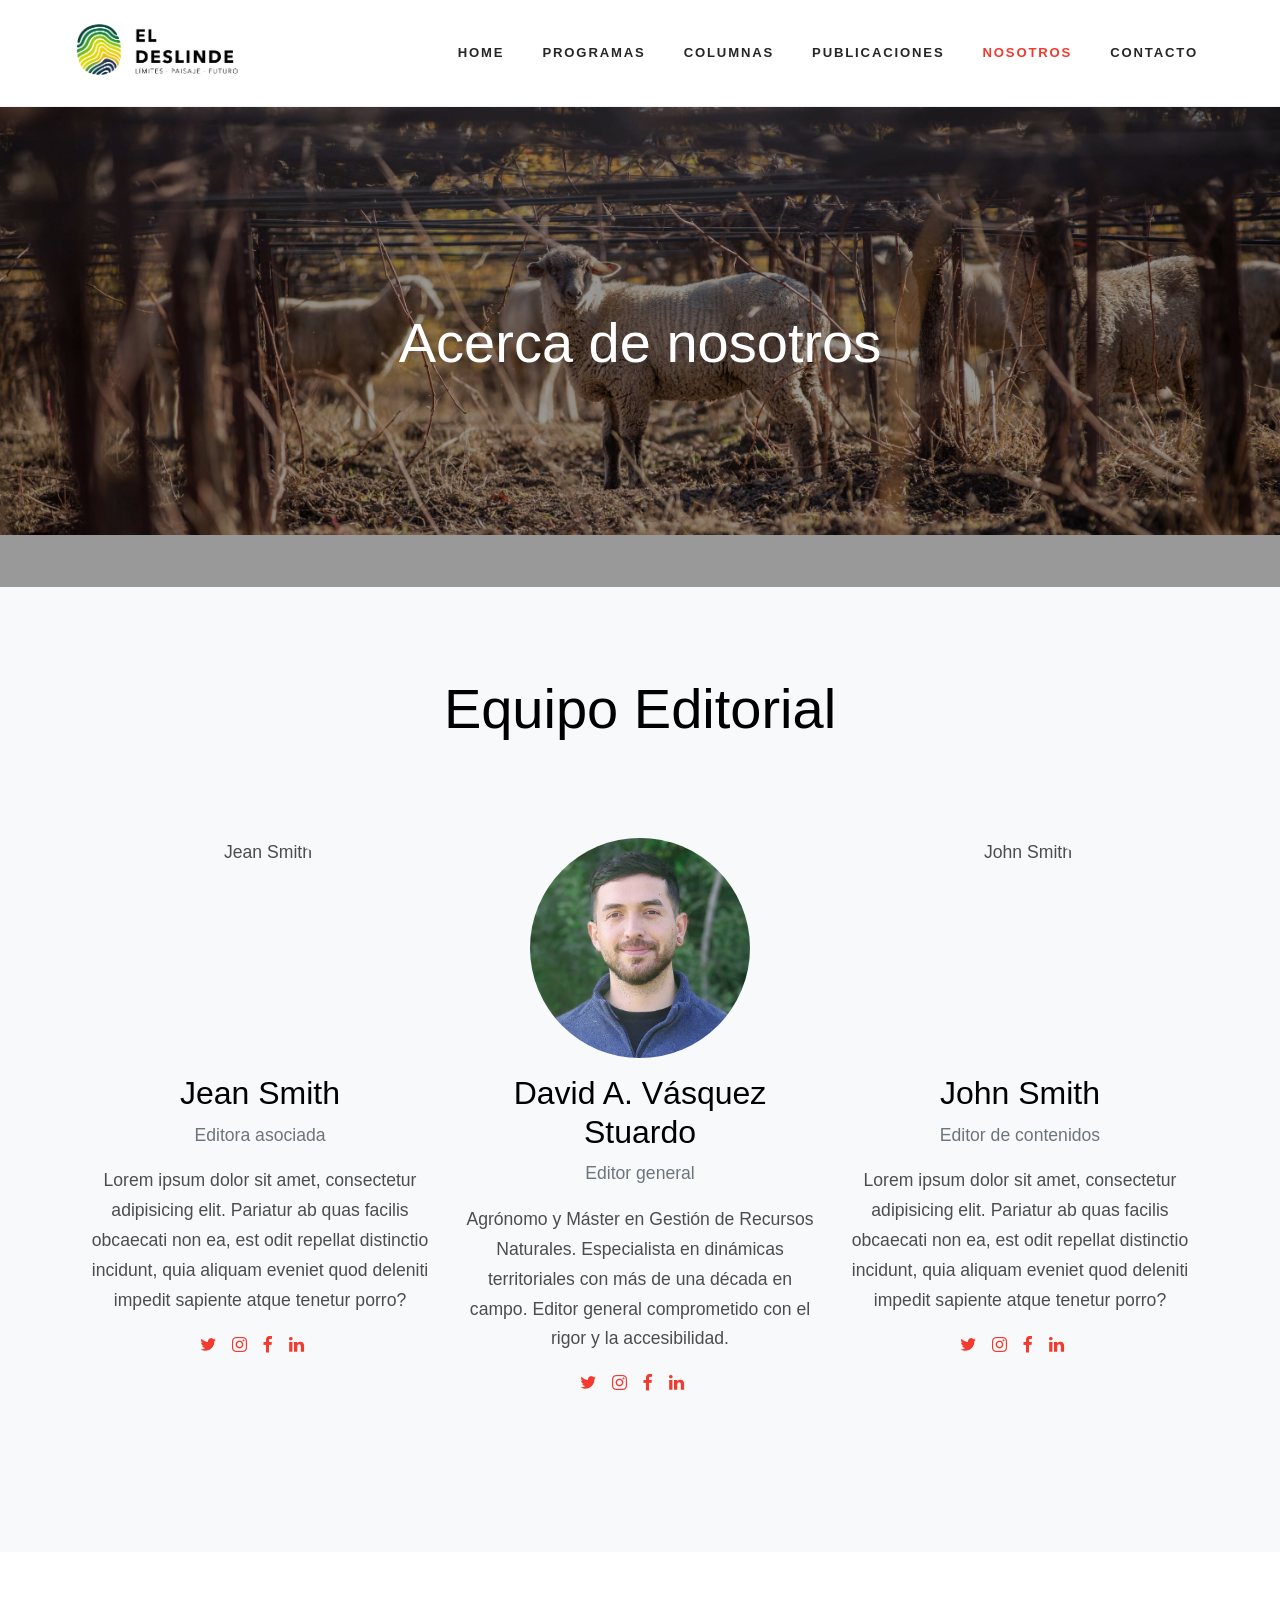
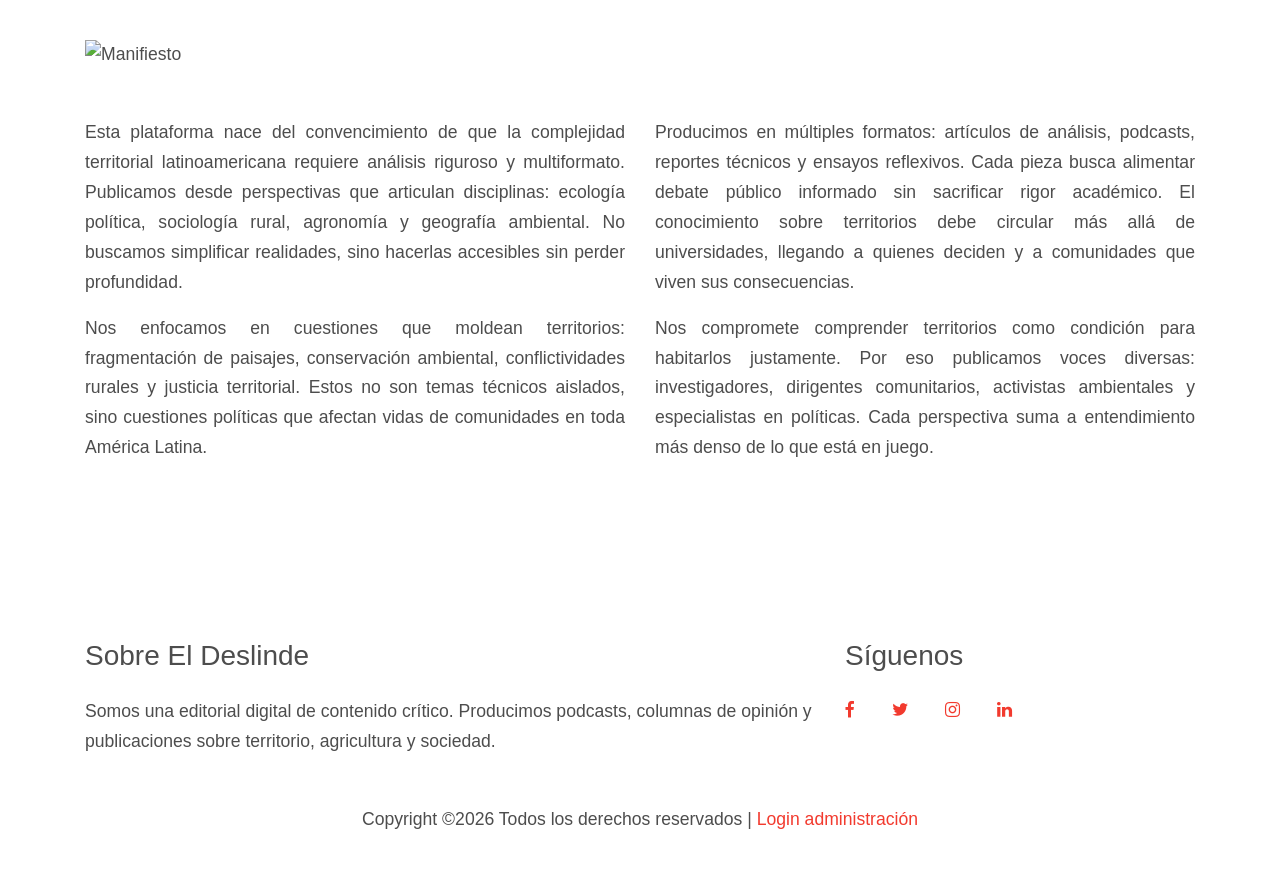
==== commit cbceb4b1: "ajustes logo" ====
--- a/about.html
+++ b/about.html
@@ -4,6 +4,7 @@
     <title>El Deslinde: Editorial</title>
     <meta charset="utf-8">
     <meta name="viewport" content="width=device-width, initial-scale=1, shrink-to-fit=no">
+    <link rel="icon" type="image/png" href="images/logo/logo_ico.png">
 
     <link rel="stylesheet" href="https://fonts.googleapis.com/css?family=Poppins:200,300,400,700,900"> 
     <link rel="stylesheet" href="fonts/icomoon/style.css">
@@ -39,9 +40,9 @@
     <header class="site-navbar py-4 absolute transparent" role="banner" data-cms-section="header">
       <div class="container">
         <div class="row align-items-center">
-          <div class="col-3" data-aos="fade-down">
-            <h1><a href="index.html" class="text-white h2">El Deslinde</a></h1>
-          </div>
+            <div class="col-3" data-aos="fade-down">
+              <h1><a href="index.html" class="site-logo"><img src="images/logo/logo_hor_col.png" alt="El Deslinde"></a></h1>
+            </div>
           <div class="col-9" data-aos="fade-down">
             <nav class="site-navigation position-relative text-right text-md-right" role="navigation">
               <div class="d-inline-block ml-md-0 mr-auto py-3"><a href="#" class="site-menu-toggle js-menu-toggle text-white"><span class="icon-menu h3"></span></a></div>
--- a/css/style.css
+++ b/css/style.css
@@ -965,9 +965,16 @@
     margin-bottom: 0;
     line-height: 1; }
   .site-navbar h1 a {
+    display: inline-flex;
+    align-items: center;
     color: #1f1f1f !important;
     font-size: 1.55rem;
     letter-spacing: 0.02em; }
+  .site-navbar h1 a img {
+    display: block;
+    width: auto;
+    max-height: 68px;
+    max-width: 100%; }
   .site-navbar .site-navigation {
     display: flex;
     align-items: center;
@@ -2683,6 +2690,8 @@
     line-height: 1; }
   .site-navbar h1 a {
     font-size: 1.45rem; }
+  .site-navbar h1 a img {
+    max-height: 58px; }
   .site-navbar .site-menu-toggle {
     padding-top: 0.1rem;
     padding-bottom: 0.1rem; }
@@ -2995,6 +3004,8 @@
     padding-right: 12px; }
   .site-navbar h1 a {
     font-size: 0.95rem; }
+  .site-navbar h1 a img {
+    max-height: 44px; }
   .site-navbar .site-menu-toggle .icon-menu {
     font-size: 1.1rem; }
   #cms-page-hero .container {
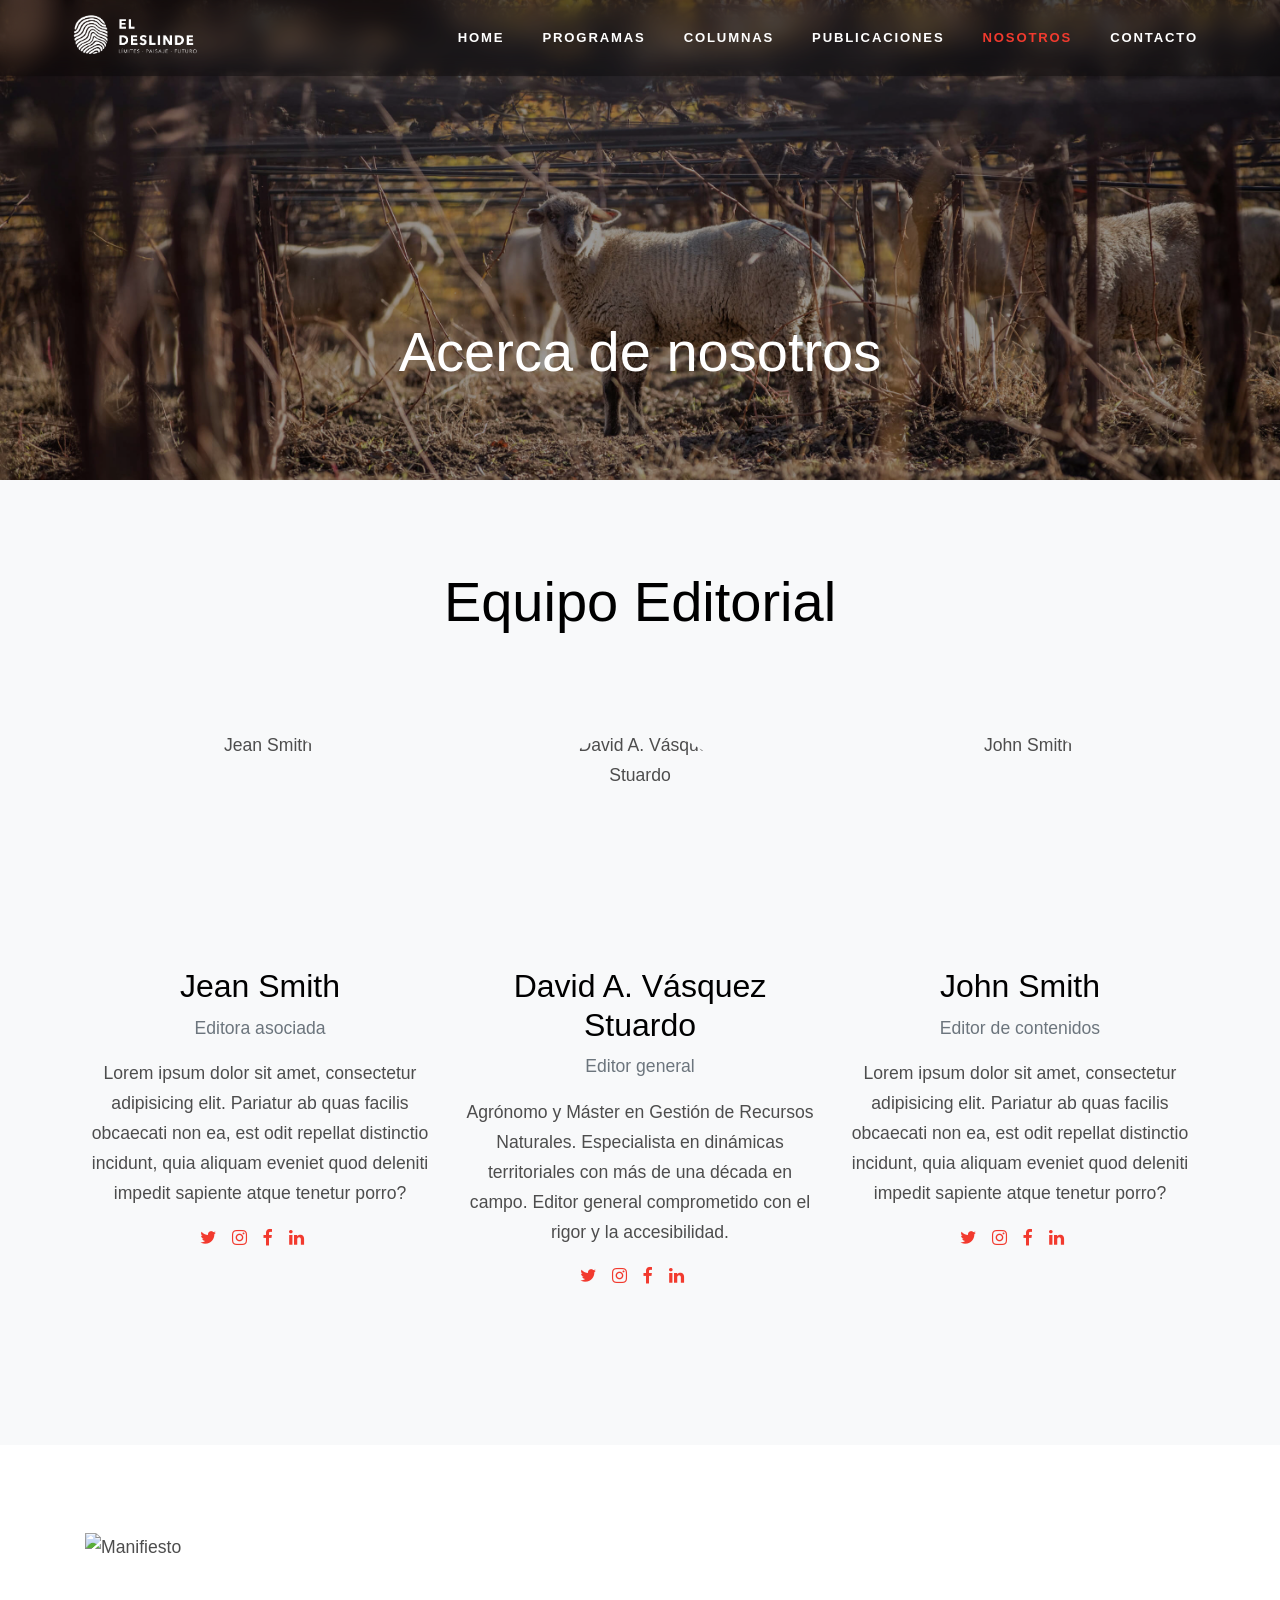
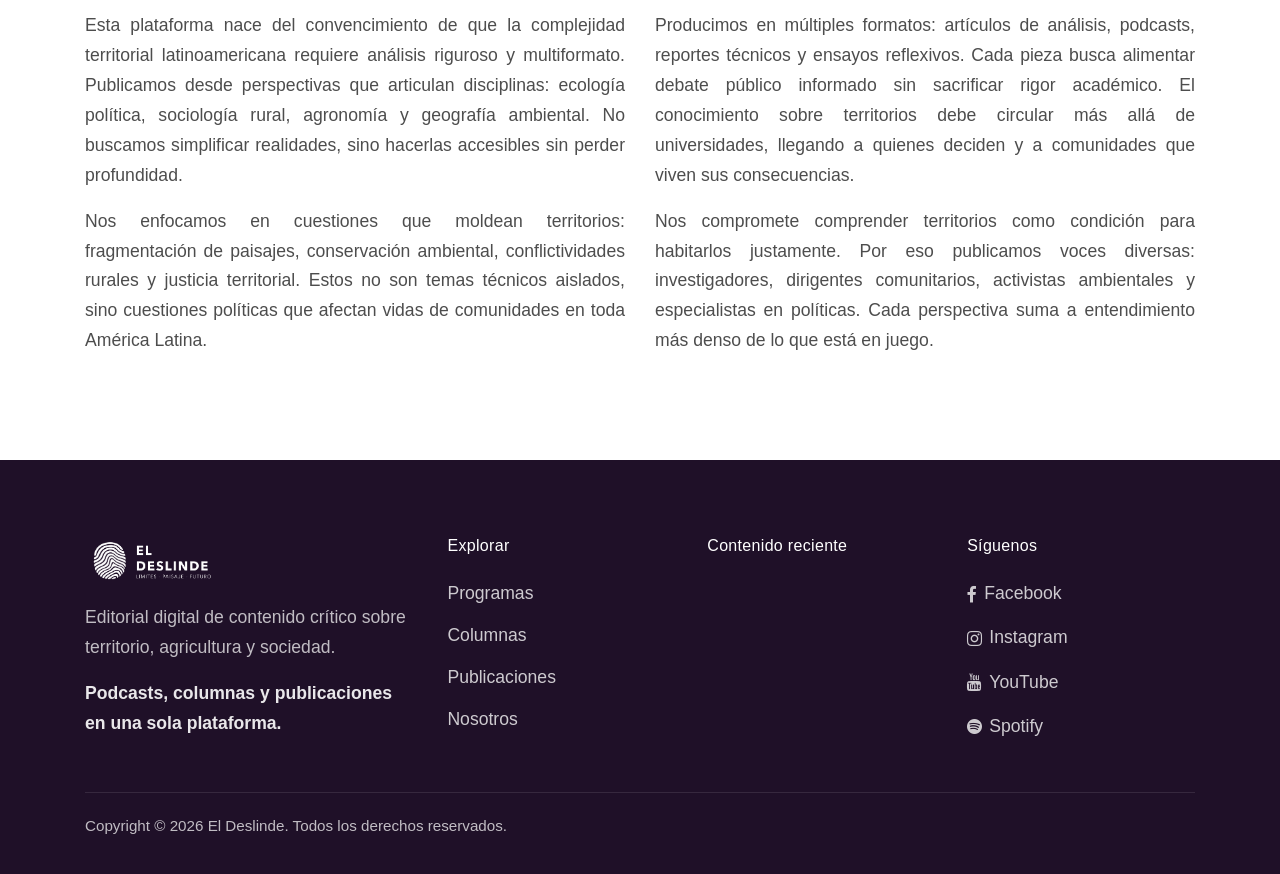
==== commit 87ad340a: "actualizacion footer" ====
--- a/about.html
+++ b/about.html
@@ -4,7 +4,7 @@
     <title>El Deslinde: Editorial</title>
     <meta charset="utf-8">
     <meta name="viewport" content="width=device-width, initial-scale=1, shrink-to-fit=no">
-    <link rel="icon" type="image/png" href="images/logo/logo_ico.png">
+    <link rel="icon" type="image/png" href="logo_ico.png">
 
     <link rel="stylesheet" href="https://fonts.googleapis.com/css?family=Poppins:200,300,400,700,900"> 
     <link rel="stylesheet" href="fonts/icomoon/style.css">
@@ -41,7 +41,7 @@
       <div class="container">
         <div class="row align-items-center">
             <div class="col-3" data-aos="fade-down">
-              <h1><a href="index.html" class="site-logo"><img src="images/logo/logo_hor_col.png" alt="El Deslinde"></a></h1>
+            <h1><a href="index.html" class="site-logo"><img src="logo_hor_col.png" alt="El Deslinde"></a></h1>
             </div>
           <div class="col-9" data-aos="fade-down">
             <nav class="site-navigation position-relative text-right text-md-right" role="navigation">
@@ -173,11 +173,11 @@
   <script>
     document.addEventListener('DOMContentLoaded', function() {
       var footerEpHtml = '';
-      EPISODIOS.slice(0, 3).forEach(function(ep) {
+      COLUMNAS.slice(0, 3).forEach(function(col) {
         footerEpHtml +=
-          '<li class="mb-3"><a href="single-post.html?id=' + ep.id + '" class="d-flex">' +
-          '<figure class="image mr-4"><img src="' + ep.imagen + '" alt="" class="img-fluid"></figure>' +
-          '<div class="text"><h3 class="heading font-weight-light">Ep. ' + ep.numero + ': ' + ep.titulo + '</h3></div>' +
+          '<li class="mb-3"><a href="columna.html?id=' + col.id + '" class="d-flex">' +
+          '<figure class="image mr-4"><img src="' + (col.imagen || col.banner || '') + '" alt="" class="img-fluid"></figure>' +
+          '<div class="text"><h3 class="heading font-weight-light">' + col.titulo + '</h3></div>' +
           '</a></li>';
       });
       var footerEpisodes = document.getElementById('footer-episodios');
--- a/css/style.css
+++ b/css/style.css
@@ -154,6 +154,76 @@
   padding-top: 4.5rem;
   padding-bottom: 2.75rem; }
 
+footer[data-cms-section="footer"].site-footer--structured {
+  padding: 4.75rem 0 2.25rem;
+  background: #1f1028;
+  color: rgba(255, 255, 255, 0.78); }
+  footer[data-cms-section="footer"].site-footer--structured p {
+    color: rgba(255, 255, 255, 0.72); }
+  footer[data-cms-section="footer"].site-footer--structured a {
+    color: rgba(255, 255, 255, 0.78); }
+    footer[data-cms-section="footer"].site-footer--structured a:hover {
+      color: #fff; }
+  footer[data-cms-section="footer"].site-footer--structured .footer-heading {
+    margin-bottom: 1rem;
+    font-size: 1rem;
+    letter-spacing: 0.02em; }
+  footer[data-cms-section="footer"].site-footer--structured .site-footer__grid {
+    display: grid;
+    grid-template-columns: minmax(0, 1.45fr) repeat(auto-fit, minmax(180px, 1fr));
+    gap: 2rem;
+    align-items: start; }
+  footer[data-cms-section="footer"].site-footer--structured .site-footer__brand {
+    max-width: 26rem; }
+  footer[data-cms-section="footer"].site-footer--structured .site-footer__logo-link {
+    display: inline-flex;
+    margin-bottom: 1.1rem; }
+  footer[data-cms-section="footer"].site-footer--structured .site-footer__logo {
+    width: 132px;
+    height: auto;
+    filter: brightness(0) invert(1); }
+  footer[data-cms-section="footer"].site-footer--structured .site-footer__brand-note {
+    margin-top: 1rem;
+    font-weight: 600;
+    color: rgba(255, 255, 255, 0.9); }
+  footer[data-cms-section="footer"].site-footer--structured .site-footer__links,
+  footer[data-cms-section="footer"].site-footer--structured .site-footer__latest {
+    margin: 0;
+    padding: 0;
+    list-style: none; }
+    footer[data-cms-section="footer"].site-footer--structured .site-footer__links li,
+    footer[data-cms-section="footer"].site-footer--structured .site-footer__latest li {
+      margin-bottom: 0.75rem; }
+  footer[data-cms-section="footer"].site-footer--structured .site-footer__links a {
+    display: inline-flex;
+    align-items: center;
+    gap: 0.45rem; }
+  footer[data-cms-section="footer"].site-footer--structured .site-footer__latest .image {
+    width: 64px;
+    flex: 0 0 64px; }
+  footer[data-cms-section="footer"].site-footer--structured .site-footer__latest .image img {
+    width: 100%;
+    height: 56px;
+    object-fit: cover;
+    border-radius: 10px; }
+  footer[data-cms-section="footer"].site-footer--structured .site-footer__latest .text {
+    color: rgba(255, 255, 255, 0.92); }
+  footer[data-cms-section="footer"].site-footer--structured .site-footer__latest .heading {
+    margin: 0;
+    font-size: 0.96rem;
+    line-height: 1.45; }
+  footer[data-cms-section="footer"].site-footer--structured .site-footer__bottom {
+    display: flex;
+    justify-content: space-between;
+    gap: 1rem;
+    flex-wrap: wrap;
+    align-items: center;
+    margin-top: 2.25rem;
+    padding-top: 1.25rem;
+    border-top: 1px solid rgba(255, 255, 255, 0.1); }
+  footer[data-cms-section="footer"].site-footer--structured .site-footer__copyright {
+    margin: 0;
+    font-size: 0.95rem; }
 .bg-text-line {
   display: inline;
   background: #000;
@@ -210,8 +280,8 @@
     pointer-events: none; }
 
 .column-article-hero {
-  padding-top: 3rem;
-  padding-bottom: 2rem;
+  padding-top: 6rem;
+  padding-bottom: 1rem;
   background: #fcfcf6; }
 
 .column-article-hero__inner {
@@ -551,6 +621,57 @@
   color: #2d2d2d; }
   #col-contenido p {
     margin-bottom: 1.2rem; }
+  #col-contenido h2,
+  #col-contenido h3,
+  #col-contenido h4 {
+    margin: 2rem 0 1rem;
+    line-height: 1.25;
+    color: #111; }
+  #col-contenido h2 {
+    font-size: 1.9rem; }
+  #col-contenido h3 {
+    font-size: 1.45rem; }
+  #col-contenido blockquote {
+    margin: 1.75rem 0;
+    padding: 0.15rem 0 0.15rem 1.15rem;
+    border-left: 4px solid #f23a2e;
+    color: #5b6570;
+    font-size: 1.08em;
+    font-style: italic; }
+  #col-contenido ul,
+  #col-contenido ol {
+    margin: 0 0 1.3rem;
+    padding-left: 1.45rem; }
+  #col-contenido li + li {
+    margin-top: 0.35rem; }
+  #col-contenido a {
+    color: #f23a2e;
+    text-decoration: underline; }
+  #col-contenido strong {
+    color: #111; }
+  #col-contenido img,
+  #col-contenido video {
+    display: block;
+    max-width: 100%;
+    height: auto;
+    margin: 1.5rem 0;
+    border-radius: 14px; }
+  #col-contenido iframe {
+    display: block;
+    width: 100%;
+    min-height: 360px;
+    margin: 1.5rem 0;
+    border: 0;
+    border-radius: 14px;
+    background: #fff; }
+  #col-contenido pre {
+    margin: 1.5rem 0;
+    padding: 1rem 1.15rem;
+    background: #f7f7f7;
+    border: 1px solid rgba(0, 0, 0, 0.06);
+    border-radius: 10px;
+    white-space: pre-wrap;
+    color: #222; }
 
 .content-engagement {
   margin-top: 0.5rem; }
@@ -2773,7 +2894,7 @@
   #cms-page-hero .container {
     padding-top: 7.15rem; }
   #cms-page-hero .row {
-    align-items: flex-start !important; }
+    align-items: center !important; }
   .site-section {
     padding: 2.6em 0; }
   .site-section.site-section-sm {
@@ -3015,7 +3136,11 @@
     padding-bottom: 1rem; }
   body:not([data-cms-page="index"]) #cms-page-hero .container {
     min-height: 340px;
-    padding-top: 3.35rem;
+    padding-top: 6rem;
+    padding-bottom: 1rem; }
+  body:not([data-cms-page="index"]) #cms-page-hero .container {
+    min-height: 340px;
+    padding-top: 6rem;
     padding-bottom: 1rem; }
   .site-blocks-cover,
   .site-blocks-cover .row {
@@ -3039,7 +3164,7 @@
     height: auto; }
   body:not([data-cms-page="index"]) #cms-page-hero .container {
     min-height: 320px;
-    padding-top: 3.1rem; }
+    padding-top: 6rem; }
   #ep-hero {
     gap: 0.25rem;
     padding-top: 0;
@@ -3065,7 +3190,7 @@
     width: 100%;
     justify-content: center; }
   .column-article-hero {
-    padding-top: 1.6rem;
+    padding-top: 6rem;
     padding-bottom: 1.2rem; }
   .column-article-hero__tag {
     font-size: 0.68rem; }
@@ -3204,3 +3329,94 @@
     display: none; }
   .home-program-episodes-panel__actions .btn {
     width: 100%; } }
+
+/* Fixed navbar + scroll state */
+.site-navbar {
+  -webkit-transition: background-color 0.25s ease, border-color 0.25s ease, box-shadow 0.25s ease, padding 0.25s ease, transform 0.25s ease;
+  -o-transition: background-color 0.25s ease, border-color 0.25s ease, box-shadow 0.25s ease, padding 0.25s ease, transform 0.25s ease;
+  transition: background-color 0.25s ease, border-color 0.25s ease, box-shadow 0.25s ease, padding 0.25s ease, transform 0.25s ease;
+  border-bottom: 0 !important;
+}
+
+.site-navbar.absolute {
+  position: fixed !important;
+  top: 0 !important;
+  left: 0 !important;
+  right: 0 !important;
+  width: 100% !important;
+  padding-top: 0.55rem !important;
+  padding-bottom: 0.55rem !important;
+}
+
+.site-navbar.transparent {
+  background: rgba(0, 0, 0, 0.3) !important;
+  -webkit-backdrop-filter: blur(10px);
+  backdrop-filter: blur(10px);
+}
+
+.site-navbar .row {
+  min-height: 46px;
+}
+
+.site-navbar h1 {
+  margin-bottom: 0;
+}
+
+.site-navbar h1 a img {
+  -webkit-transition: opacity 0.25s ease, -webkit-filter 0.25s ease;
+  transition: opacity 0.25s ease, -webkit-filter 0.25s ease;
+  -o-transition: opacity 0.25s ease, filter 0.25s ease;
+  transition: opacity 0.25s ease, filter 0.25s ease;
+  transition: opacity 0.25s ease, filter 0.25s ease, -webkit-filter 0.25s ease;
+}
+
+.site-navbar.transparent h1 a img {
+  -webkit-filter: brightness(0) invert(1);
+  filter: brightness(0) invert(1);
+}
+
+.site-navbar.transparent .site-navigation .site-menu > li > a,
+.site-navbar.transparent .site-menu-toggle {
+  color: #fff !important;
+}
+
+.site-navbar.transparent .site-navigation .site-menu .active > a,
+.site-navbar.transparent .site-navigation .site-menu > li > a:hover {
+  color: #f23a2e !important;
+}
+
+.site-navbar.scrolled {
+  background: rgba(255, 255, 255, 0.9) !important;
+  border-bottom: 0 !important;
+  -webkit-backdrop-filter: blur(10px);
+  backdrop-filter: blur(10px);
+  -webkit-box-shadow: 0 10px 30px -24px rgba(0, 0, 0, 0.45);
+  box-shadow: 0 10px 30px -24px rgba(0, 0, 0, 0.45);
+}
+
+.site-navbar.scrolled h1 a,
+.site-navbar.scrolled .site-navigation .site-menu > li > a,
+.site-navbar.scrolled .site-menu-toggle {
+  color: #1f1f1f !important;
+}
+
+.site-navbar.scrolled .site-navigation .site-menu > li > a:hover,
+.site-navbar.scrolled .site-navigation .site-menu .active > a {
+  color: #f23a2e !important;
+}
+
+.site-navbar.scrolled h1 a img {
+  -webkit-filter: none;
+  filter: none;
+  opacity: 0.98;
+}
+
+@media (min-width: 992px) {
+  .site-navbar h1 a img {
+    max-height: 52px;
+  }
+
+  #cms-page-hero .container {
+    padding-top: 7.25rem !important;
+  }
+}
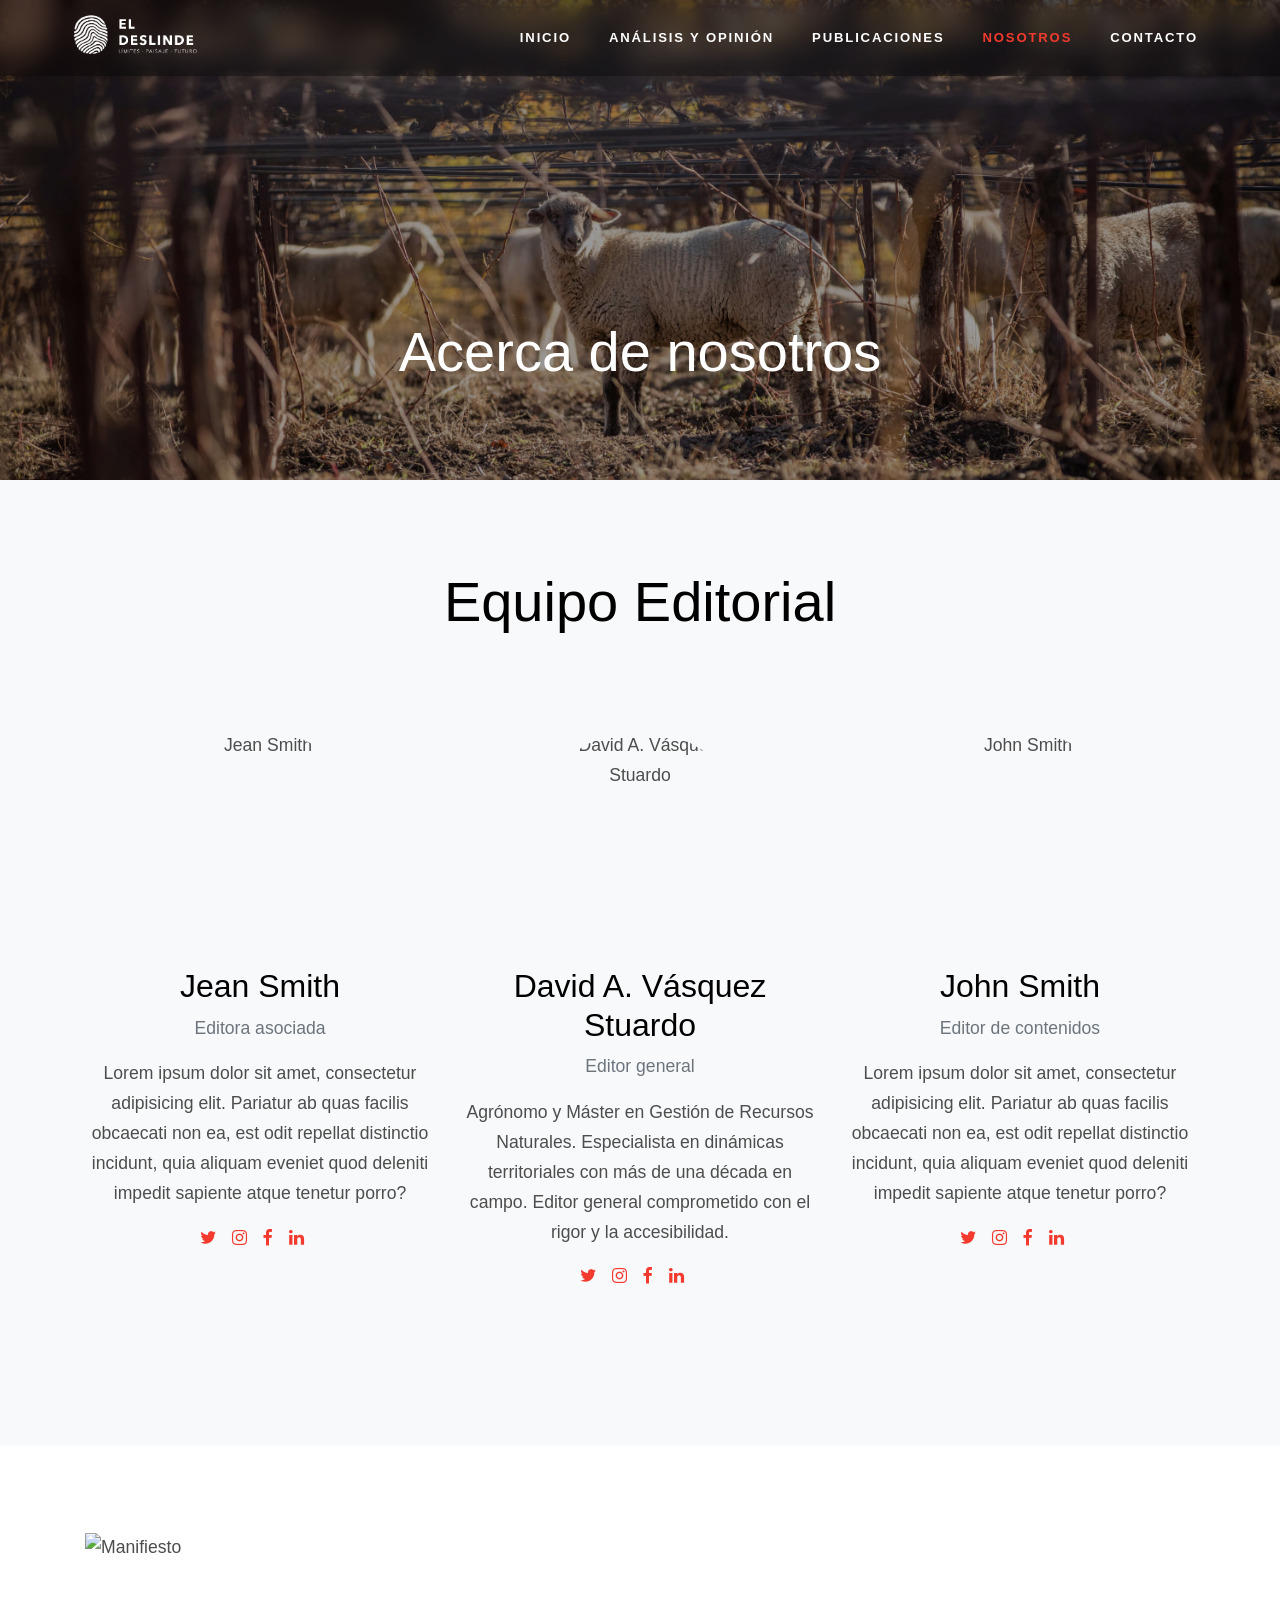
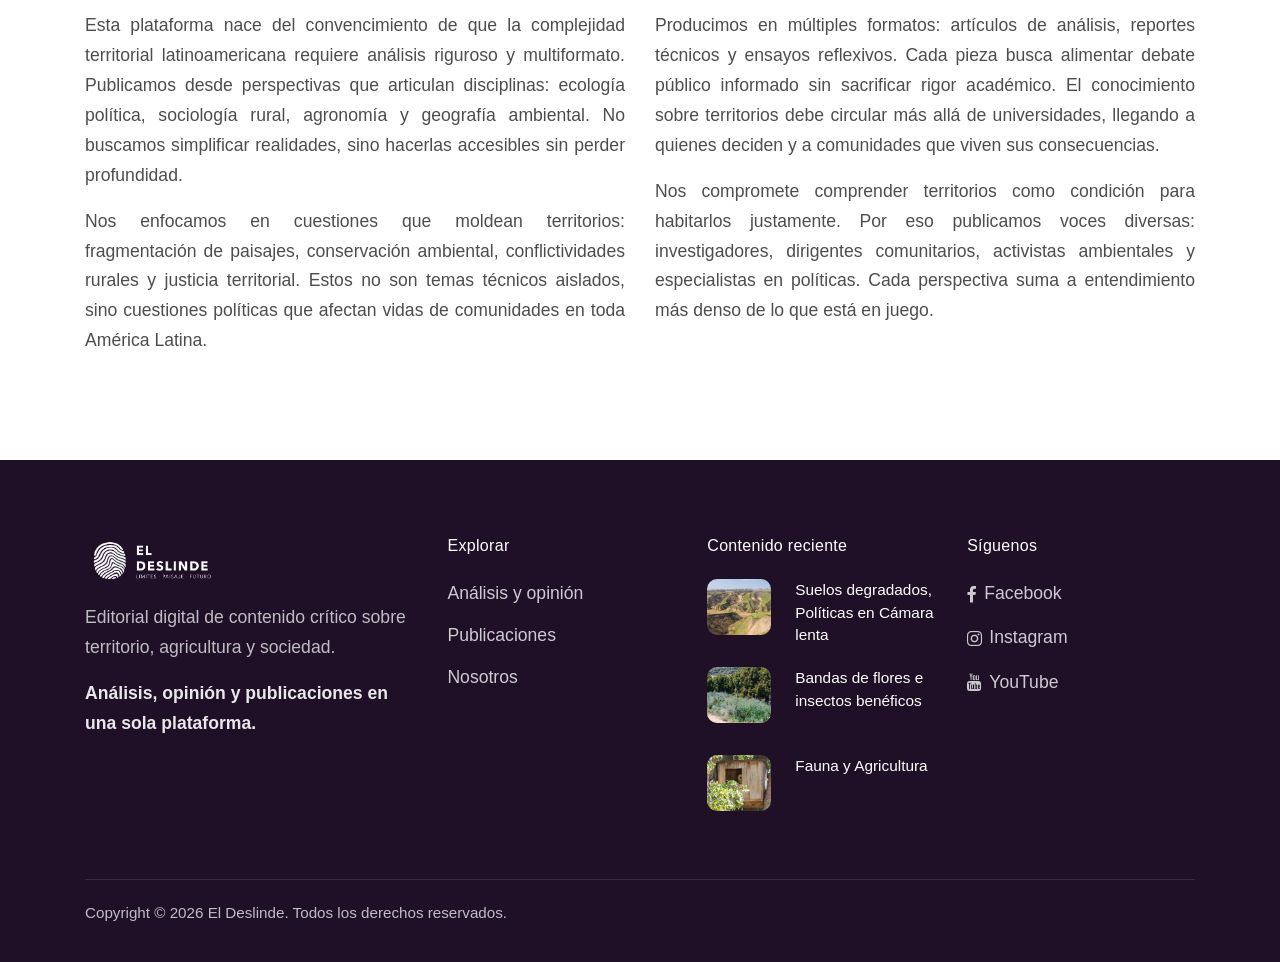
==== commit b1c15efe: "Actualiza navegación, contenido y diseño público" ====
--- a/about.html
+++ b/about.html
@@ -47,9 +47,8 @@
             <nav class="site-navigation position-relative text-right text-md-right" role="navigation">
               <div class="d-inline-block ml-md-0 mr-auto py-3"><a href="#" class="site-menu-toggle js-menu-toggle text-white"><span class="icon-menu h3"></span></a></div>
               <ul class="site-menu js-clone-nav d-none">
-                <li><a href="index.html">Home</a></li>
-                <li><a href="programas.html">Programas</a></li>
-                <li><a href="columnas.html">Columnas</a></li>
+                <li><a href="index.html">Inicio</a></li>
+                <li><a href="columnas.html">An&aacute;lisis y opini&oacute;n</a></li>
                 <li><a href="publicaciones.html">Publicaciones</a></li>
                 <li class="active"><a href="about.html">Nosotros</a></li>
                 <li><a href="contact.html">Contacto</a></li>
@@ -93,7 +92,7 @@
             <p>Nos enfocamos en cuestiones que moldean territorios: fragmentaciÃ³n de paisajes, conservaciÃ³n ambiental, conflictividades rurales y justicia territorial. Estos no son temas tÃ©cnicos aislados, sino cuestiones polÃ­ticas que afectan vidas de comunidades en toda AmÃ©rica Latina.</p>
           </div>
           <div id="about-manifesto-right" class="col-md-6" style="text-align: justify;">
-            <p>Producimos en mÃºltiples formatos: artÃ­culos de anÃ¡lisis, podcasts, reportes tÃ©cnicos y ensayos reflexivos. Cada pieza busca alimentar debate pÃºblico informado sin sacrificar rigor acadÃ©mico. El conocimiento sobre territorios debe circular mÃ¡s allÃ¡ de universidades, llegando a quienes deciden y a comunidades que viven sus consecuencias.</p>
+            <p>Producimos en mÃºltiples formatos: artÃ­culos de anÃ¡lisis, reportes tÃ©cnicos y ensayos reflexivos. Cada pieza busca alimentar debate pÃºblico informado sin sacrificar rigor acadÃ©mico. El conocimiento sobre territorios debe circular mÃ¡s allÃ¡ de universidades, llegando a quienes deciden y a comunidades que viven sus consecuencias.</p>
             <p>Nos compromete comprender territorios como condiciÃ³n para habitarlos justamente. Por eso publicamos voces diversas: investigadores, dirigentes comunitarios, activistas ambientales y especialistas en polÃ­ticas. Cada perspectiva suma a entendimiento mÃ¡s denso de lo que estÃ¡ en juego.</p>
           </div>
         </div>
@@ -111,7 +110,7 @@
         <div class="row align-items-start">
           <div class="col-lg-8 mb-4 mb-lg-0">
             <h3 class="footer-heading mb-4">Sobre El Deslinde</h3>
-            <p>Somos una editorial digital de contenido cr&iacute;tico. Producimos podcasts, columnas de opini&oacute;n y publicaciones sobre territorio, agricultura y sociedad.</p>
+            <p>Somos una editorial digital de contenido cr&iacute;tico. Producimos an&aacute;lisis, art&iacute;culos de opini&oacute;n y publicaciones sobre territorio, agricultura y sociedad.</p>
           </div>
           <div class="col-lg-4">
             <h3 class="footer-heading mb-4">S&iacute;guenos</h3>
--- a/css/style.css
+++ b/css/style.css
@@ -2814,10 +2814,10 @@
   .site-navbar h1 a img {
     max-height: 58px; }
   .site-navbar .site-menu-toggle {
-    padding-top: 0.1rem;
-    padding-bottom: 0.1rem; }
+    padding-top: 0rem;
+    padding-bottom: 0rem; }
   .site-navbar .site-menu-toggle .icon-menu {
-    font-size: 1.75rem; }
+    font-size: 2.75rem; }
   .site-blocks-cover,
   .site-blocks-cover .row {
     min-height: 480px;
@@ -3121,14 +3121,14 @@
   .site-navbar.transparent {
     background: transparent !important; }
   .site-navbar .container {
-    padding-left: 12px;
-    padding-right: 12px; }
+    padding-left: 20px;
+    padding-right: 25px; }
   .site-navbar h1 a {
     font-size: 0.95rem; }
   .site-navbar h1 a img {
     max-height: 44px; }
   .site-navbar .site-menu-toggle .icon-menu {
-    font-size: 1.1rem; }
+    font-size: 2rem; }
   #cms-page-hero .container {
     min-height: 100vh;
     min-height: 100svh;
@@ -3204,7 +3204,7 @@
   .column-article-hero__hashtag {
     font-size: 0.72rem; }
   .author-page__hero {
-    padding-top: 2rem;
+    padding-top: 6.5rem;
     padding-bottom: 1.1rem; }
   .author-page__profile {
     padding: 1rem; }
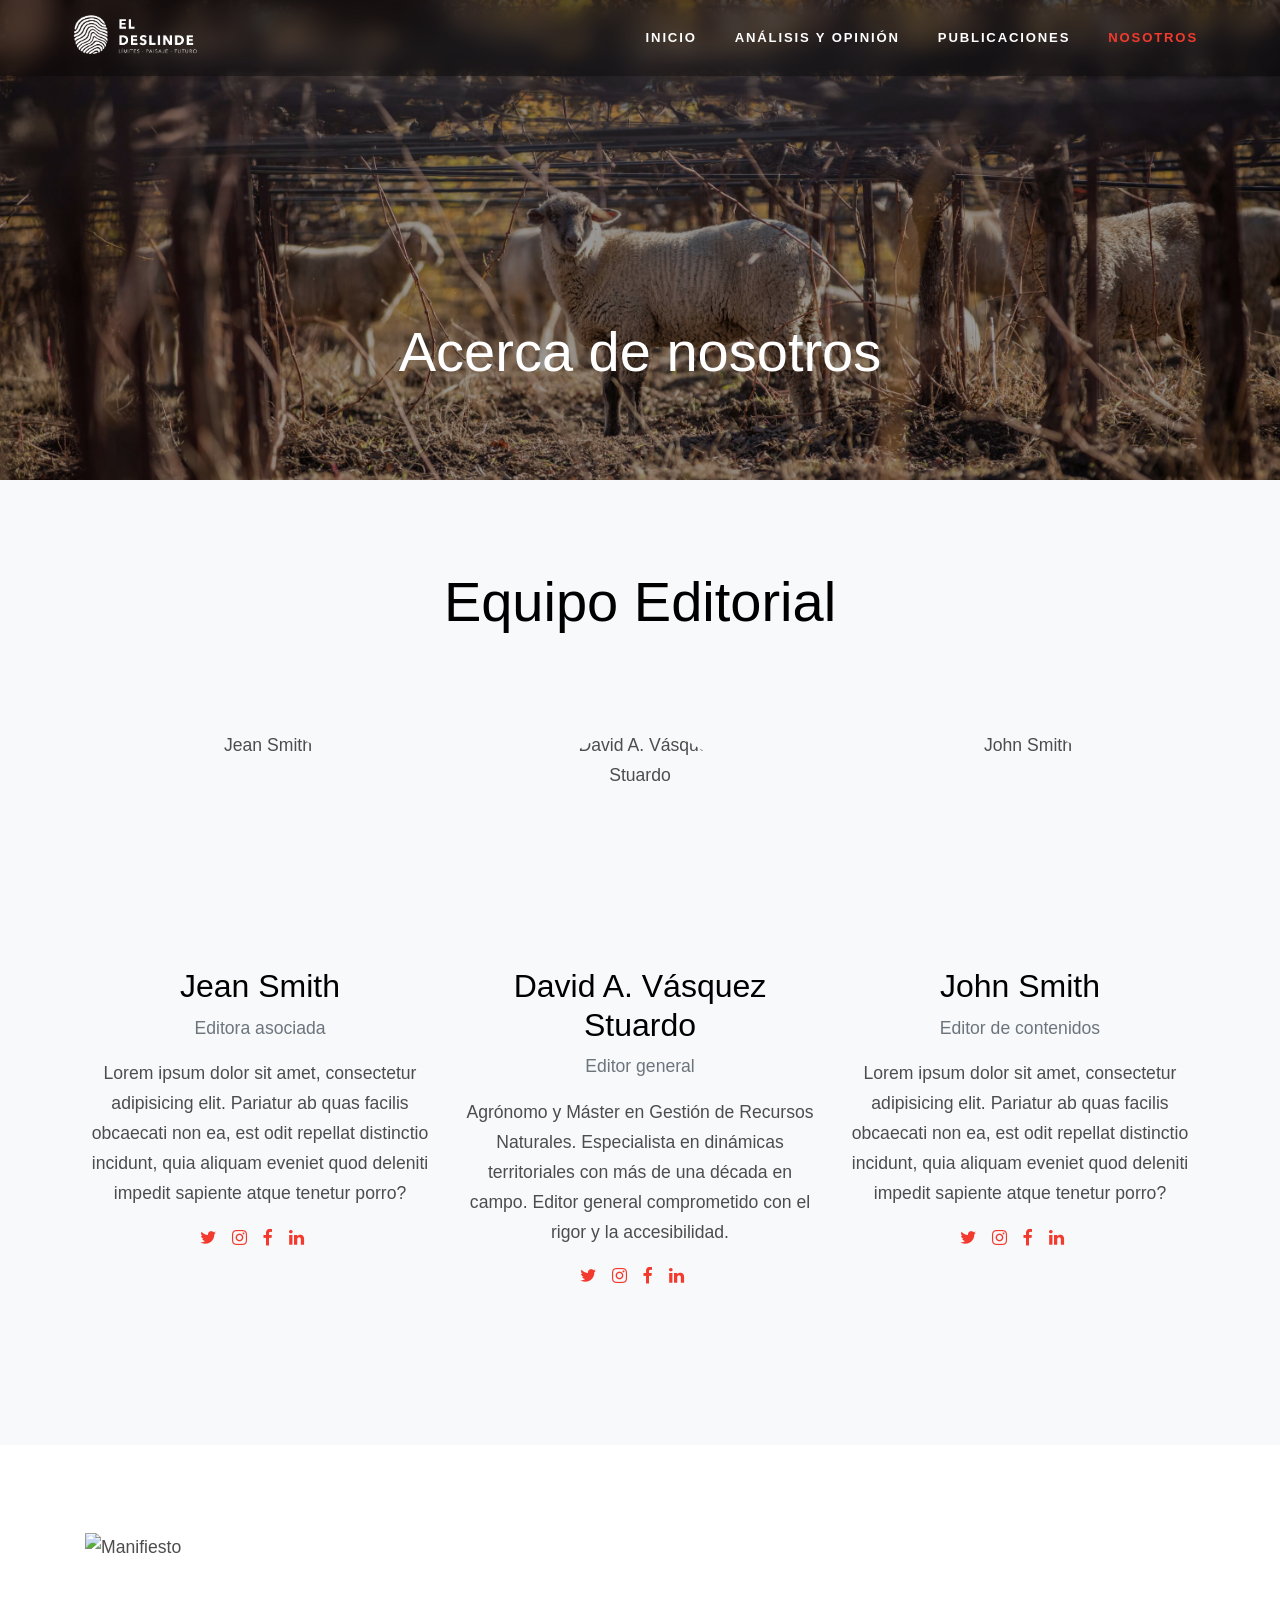
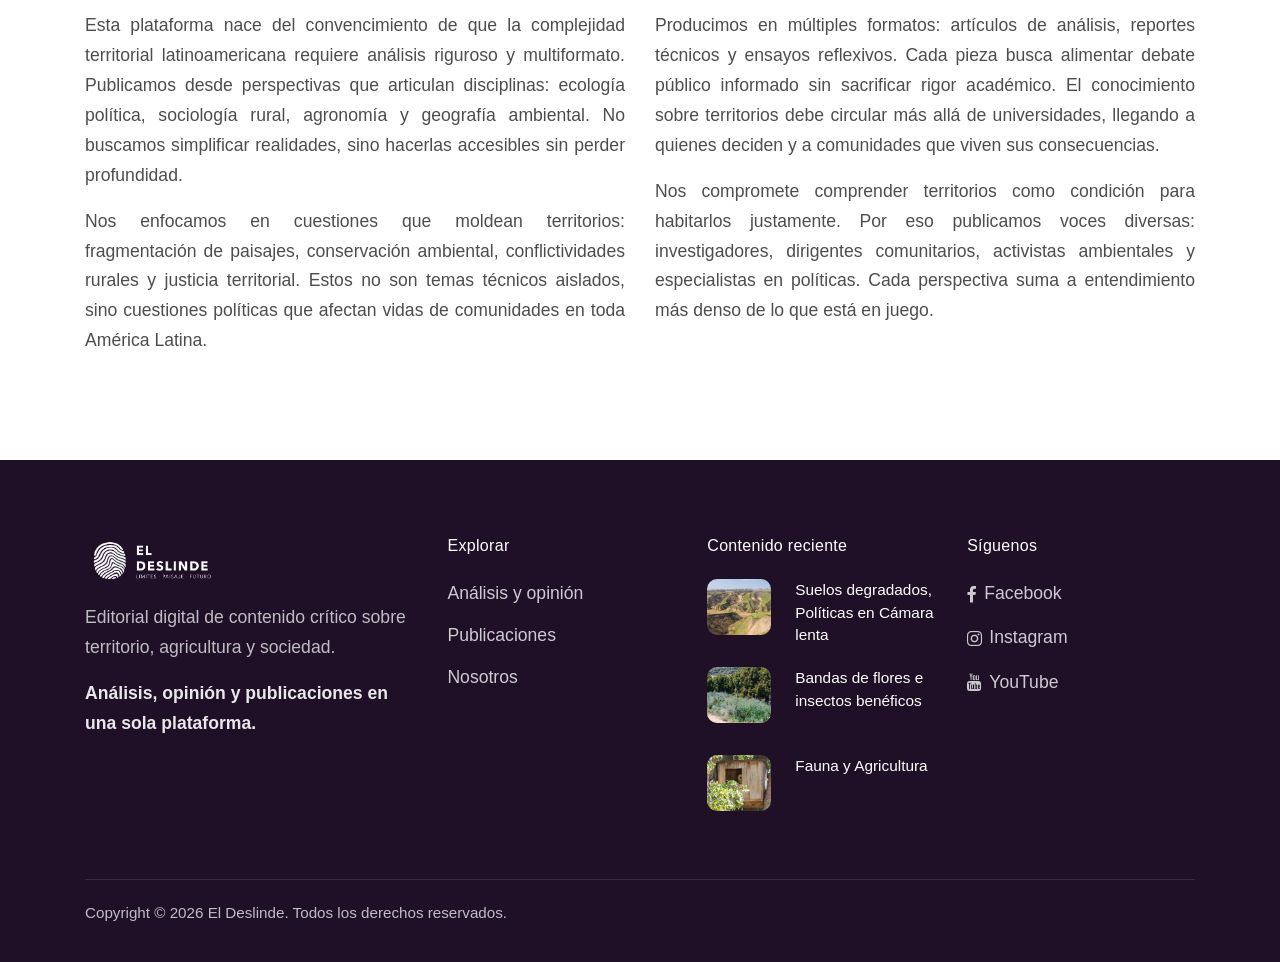
==== commit 4944405c: "Actualiza slugs y elimina la sección Contacto" ====
--- a/about.html
+++ b/about.html
@@ -48,10 +48,9 @@
               <div class="d-inline-block ml-md-0 mr-auto py-3"><a href="#" class="site-menu-toggle js-menu-toggle text-white"><span class="icon-menu h3"></span></a></div>
               <ul class="site-menu js-clone-nav d-none">
                 <li><a href="index.html">Inicio</a></li>
-                <li><a href="columnas.html">An&aacute;lisis y opini&oacute;n</a></li>
+                <li><a href="/analisis-y-opinion">An&aacute;lisis y opini&oacute;n</a></li>
                 <li><a href="publicaciones.html">Publicaciones</a></li>
                 <li class="active"><a href="about.html">Nosotros</a></li>
-                <li><a href="contact.html">Contacto</a></li>
               </ul>
             </nav>
           </div>
@@ -174,7 +173,7 @@
       var footerEpHtml = '';
       COLUMNAS.slice(0, 3).forEach(function(col) {
         footerEpHtml +=
-          '<li class="mb-3"><a href="columna.html?id=' + col.id + '" class="d-flex">' +
+          '<li class="mb-3"><a href="/articulo?id=' + col.id + '" class="d-flex">' +
           '<figure class="image mr-4"><img src="' + (col.imagen || col.banner || '') + '" alt="" class="img-fluid"></figure>' +
           '<div class="text"><h3 class="heading font-weight-light">' + col.titulo + '</h3></div>' +
           '</a></li>';
